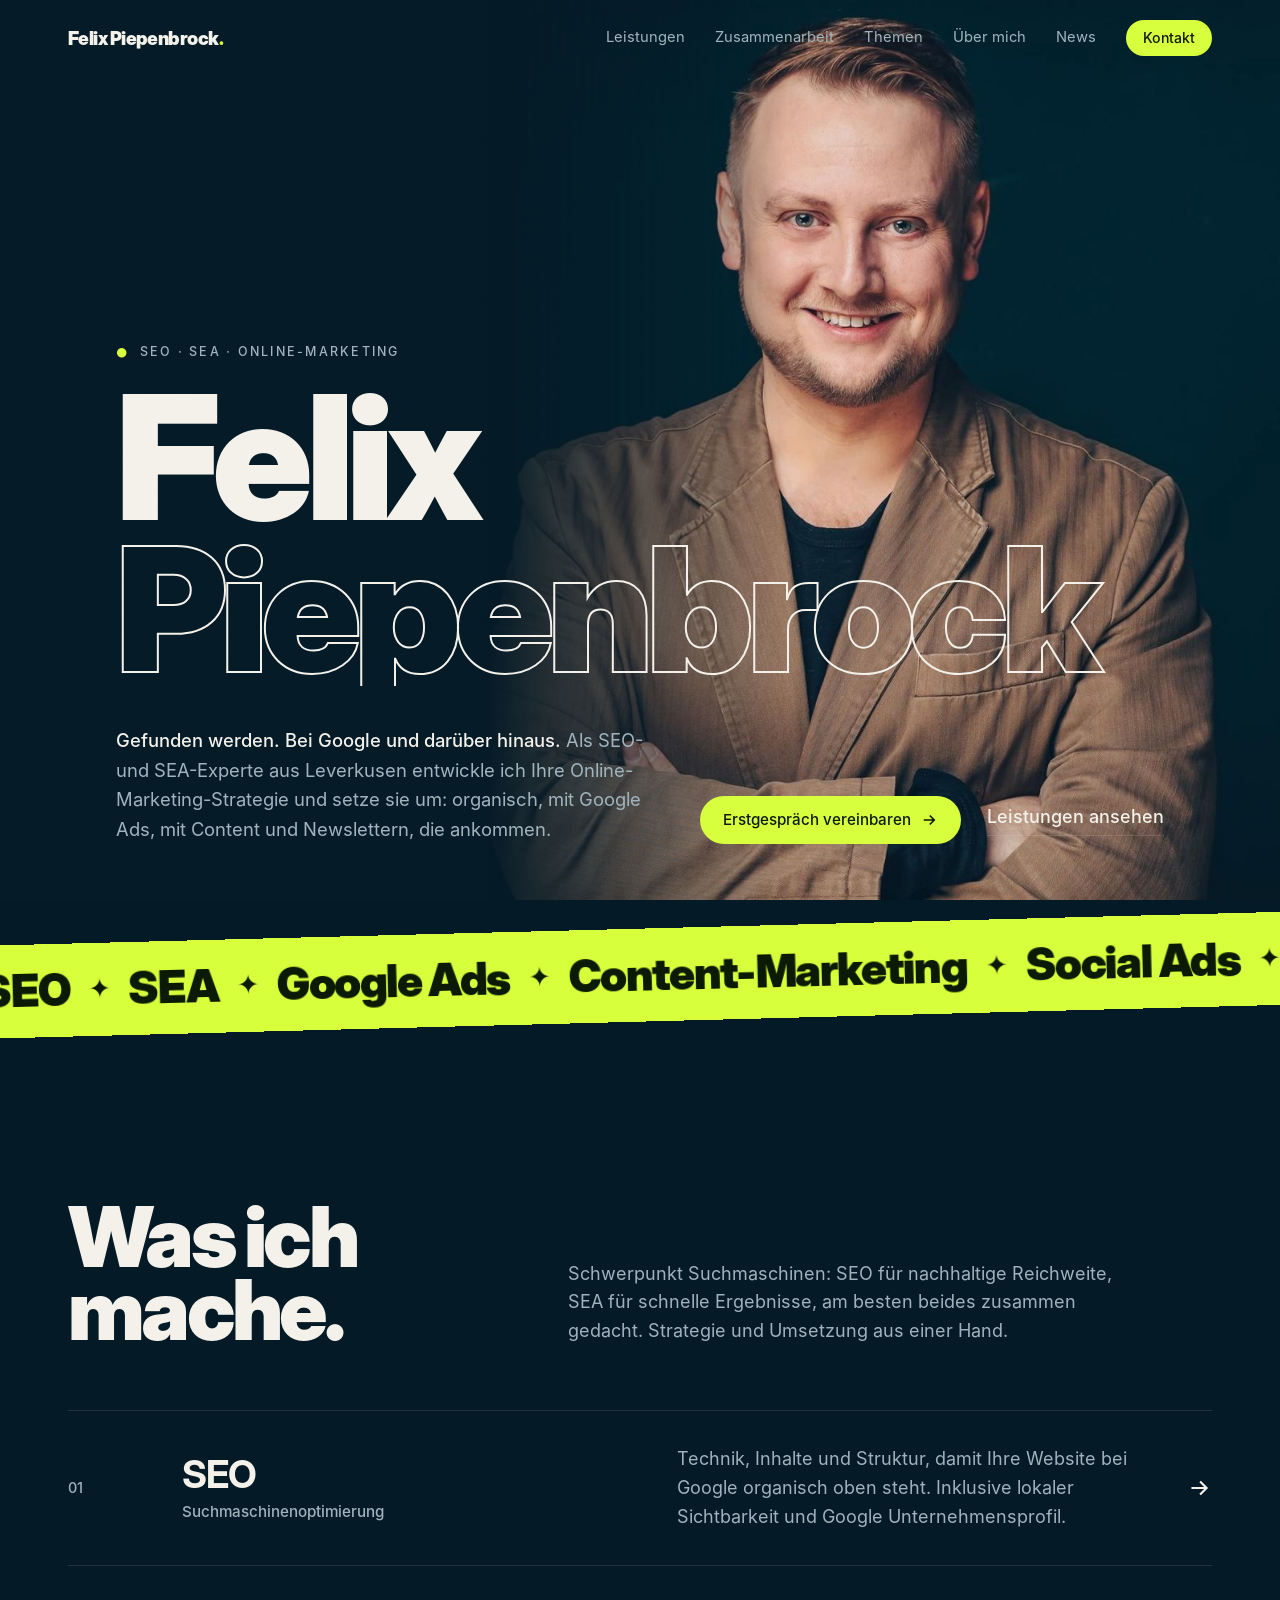
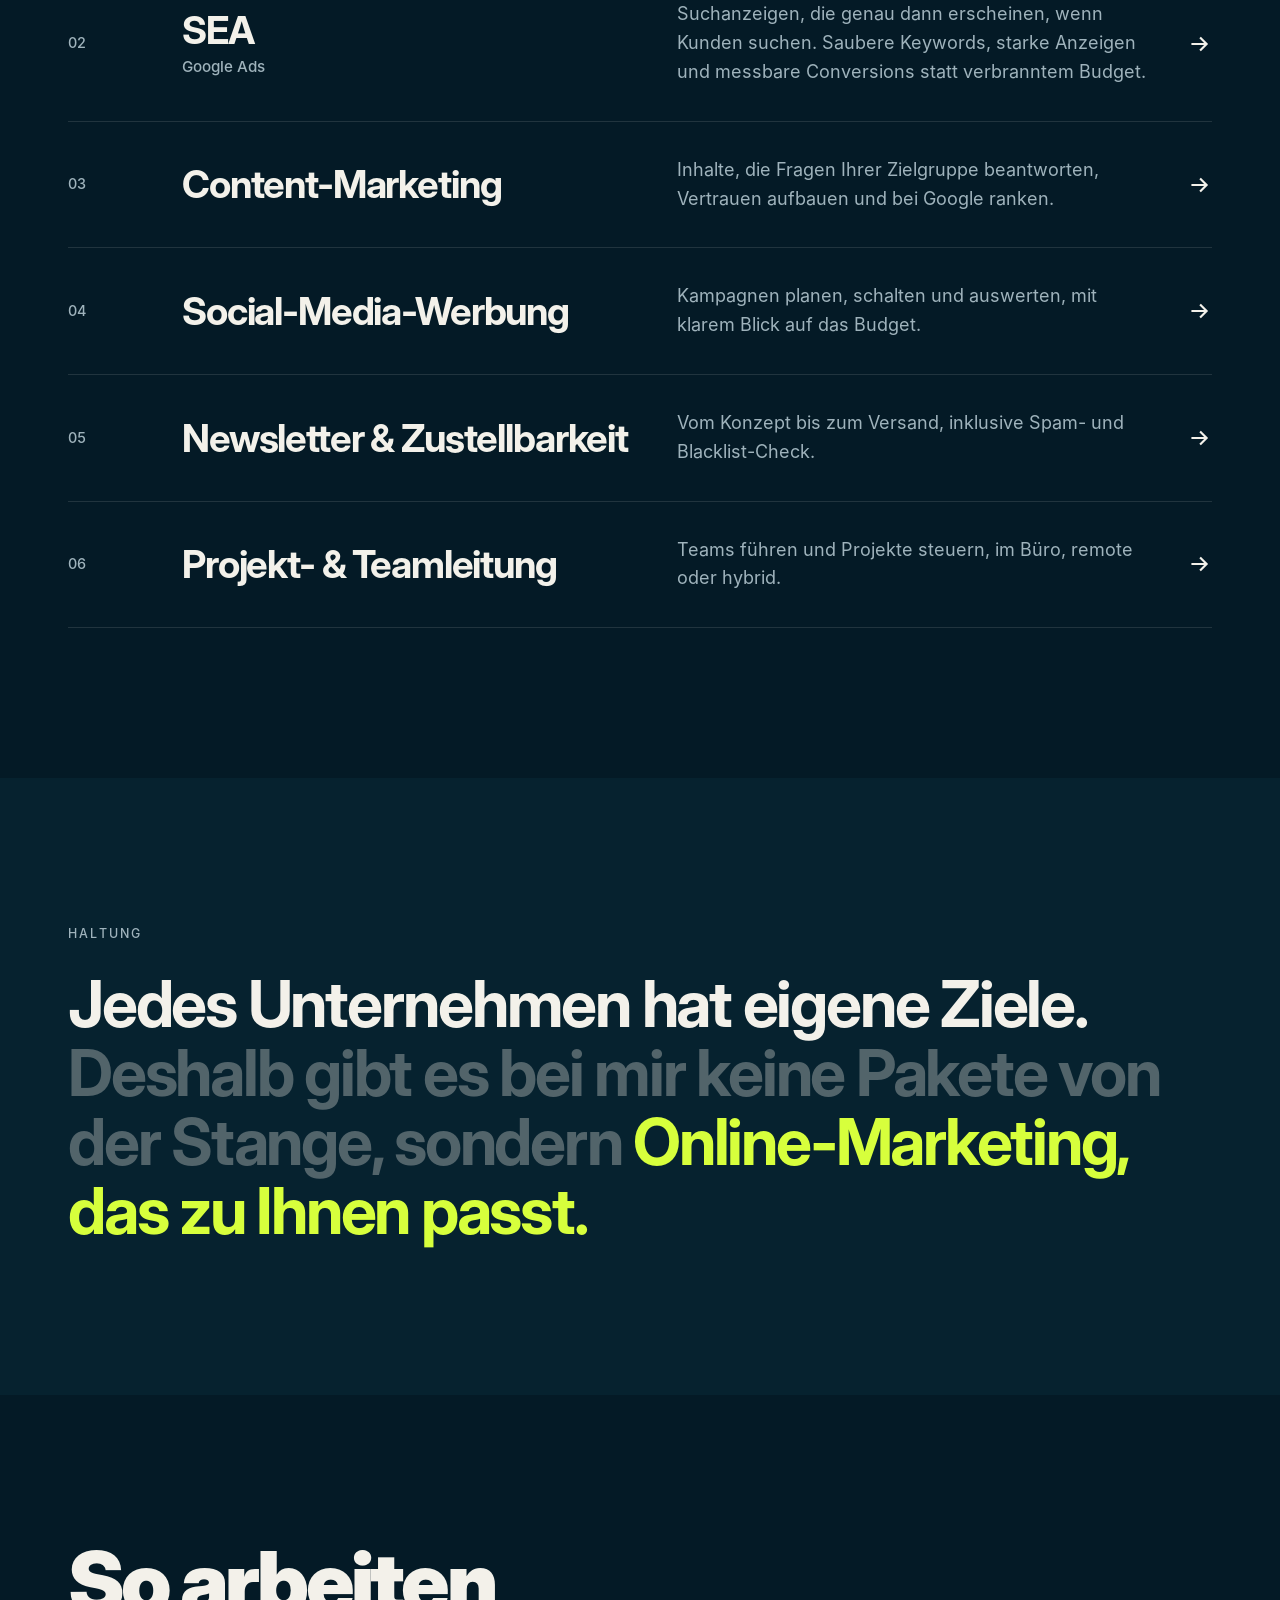
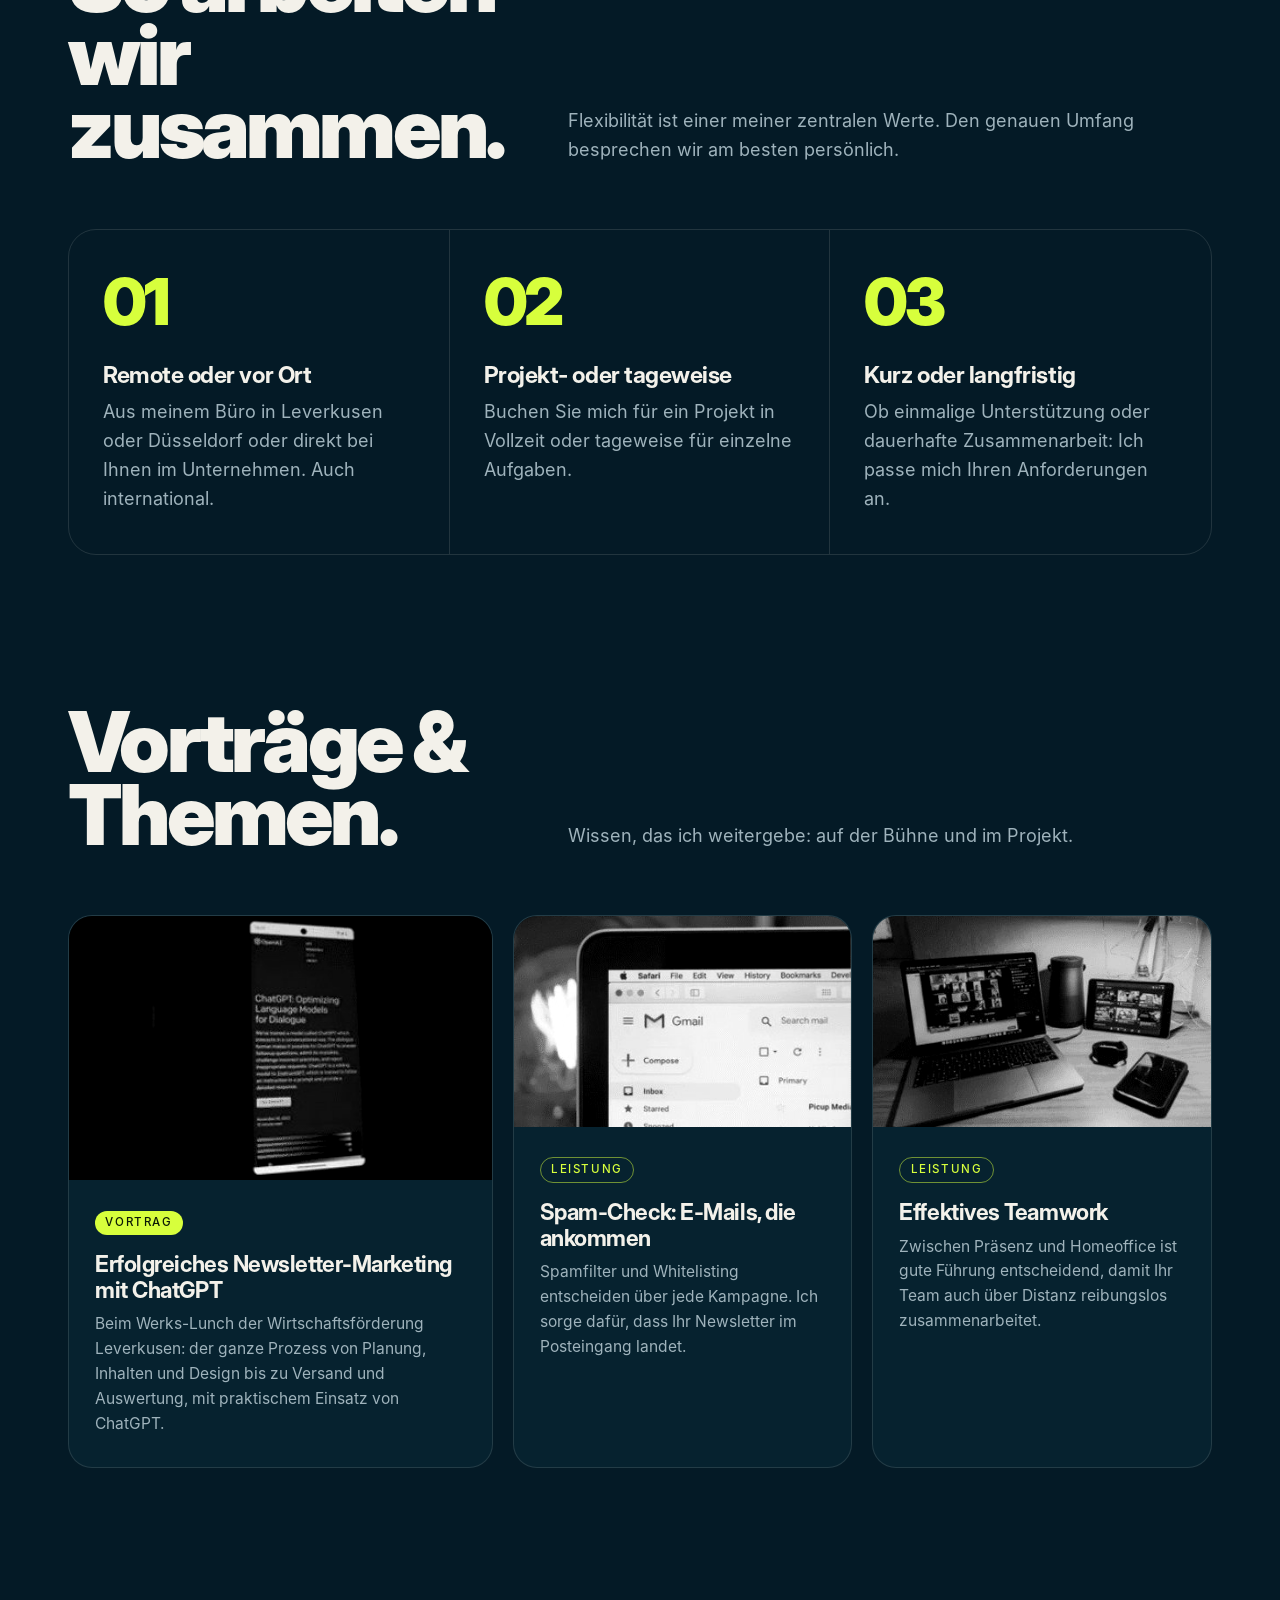
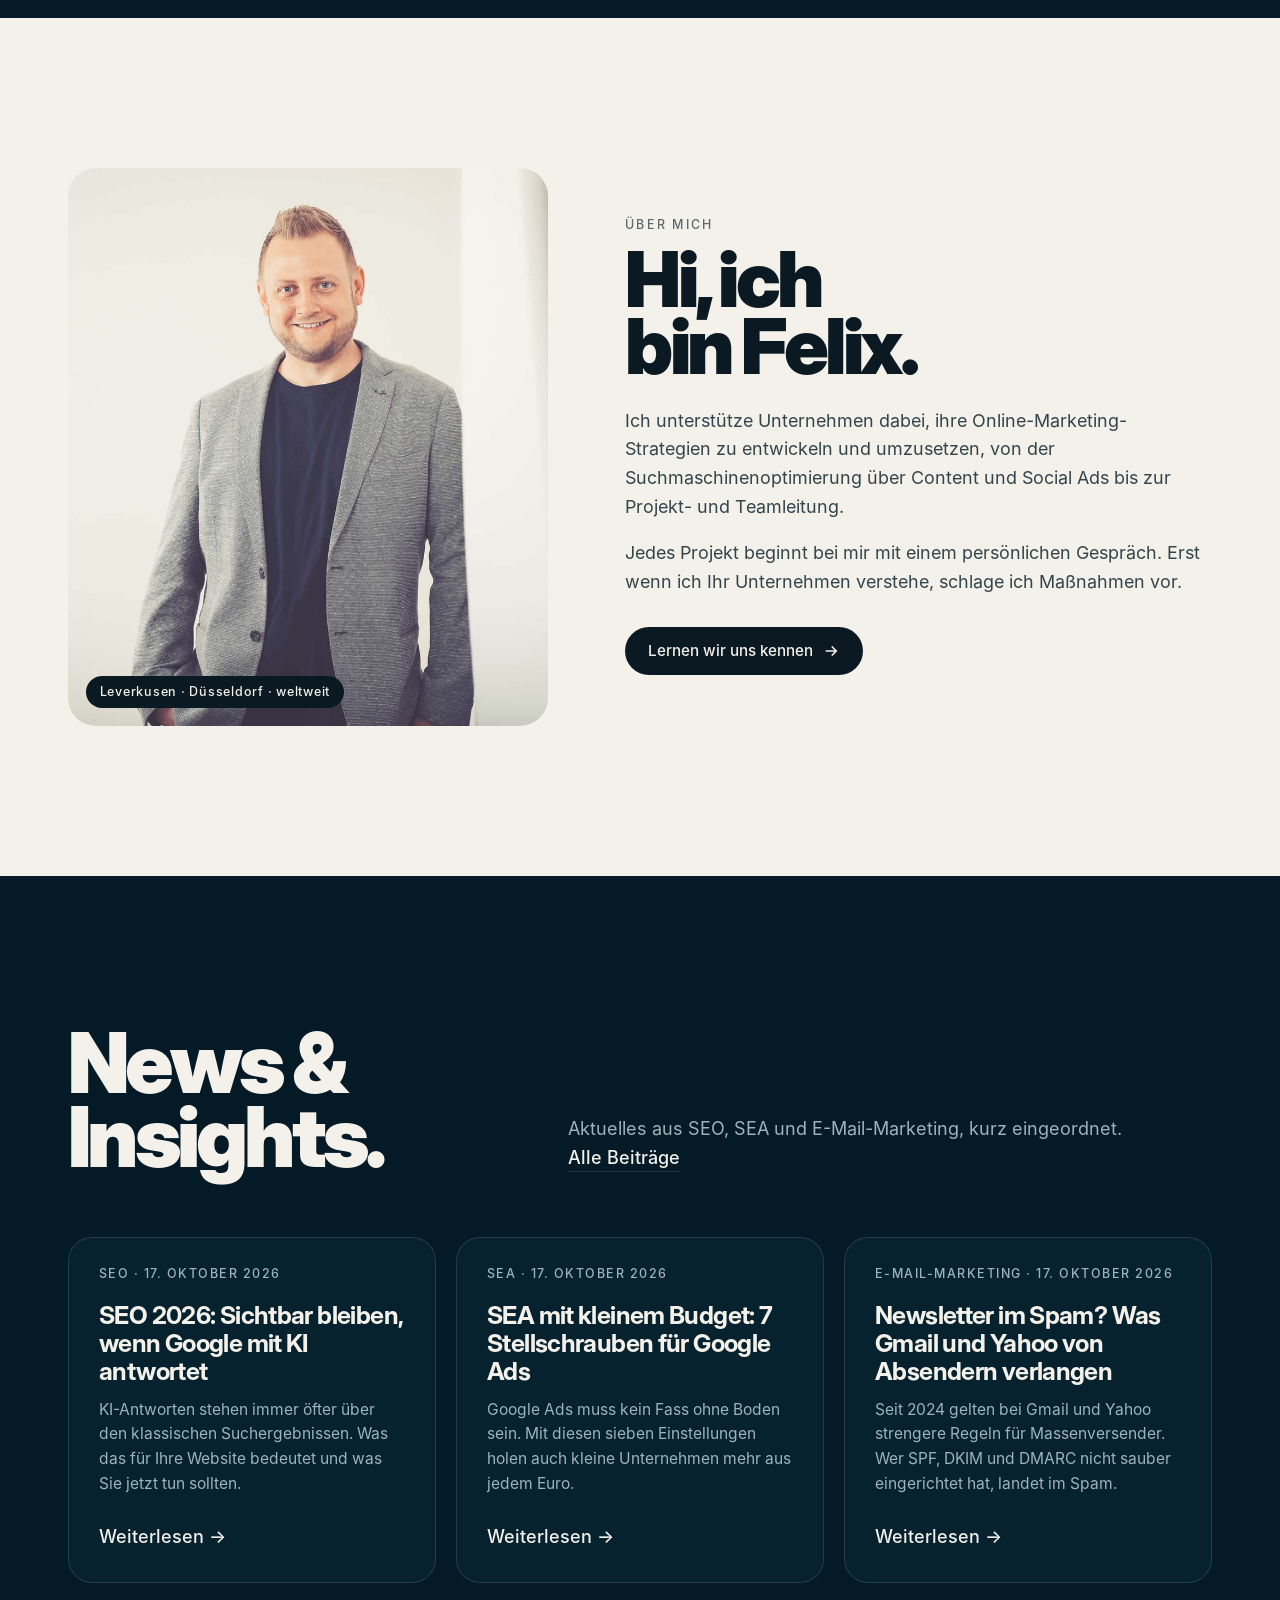
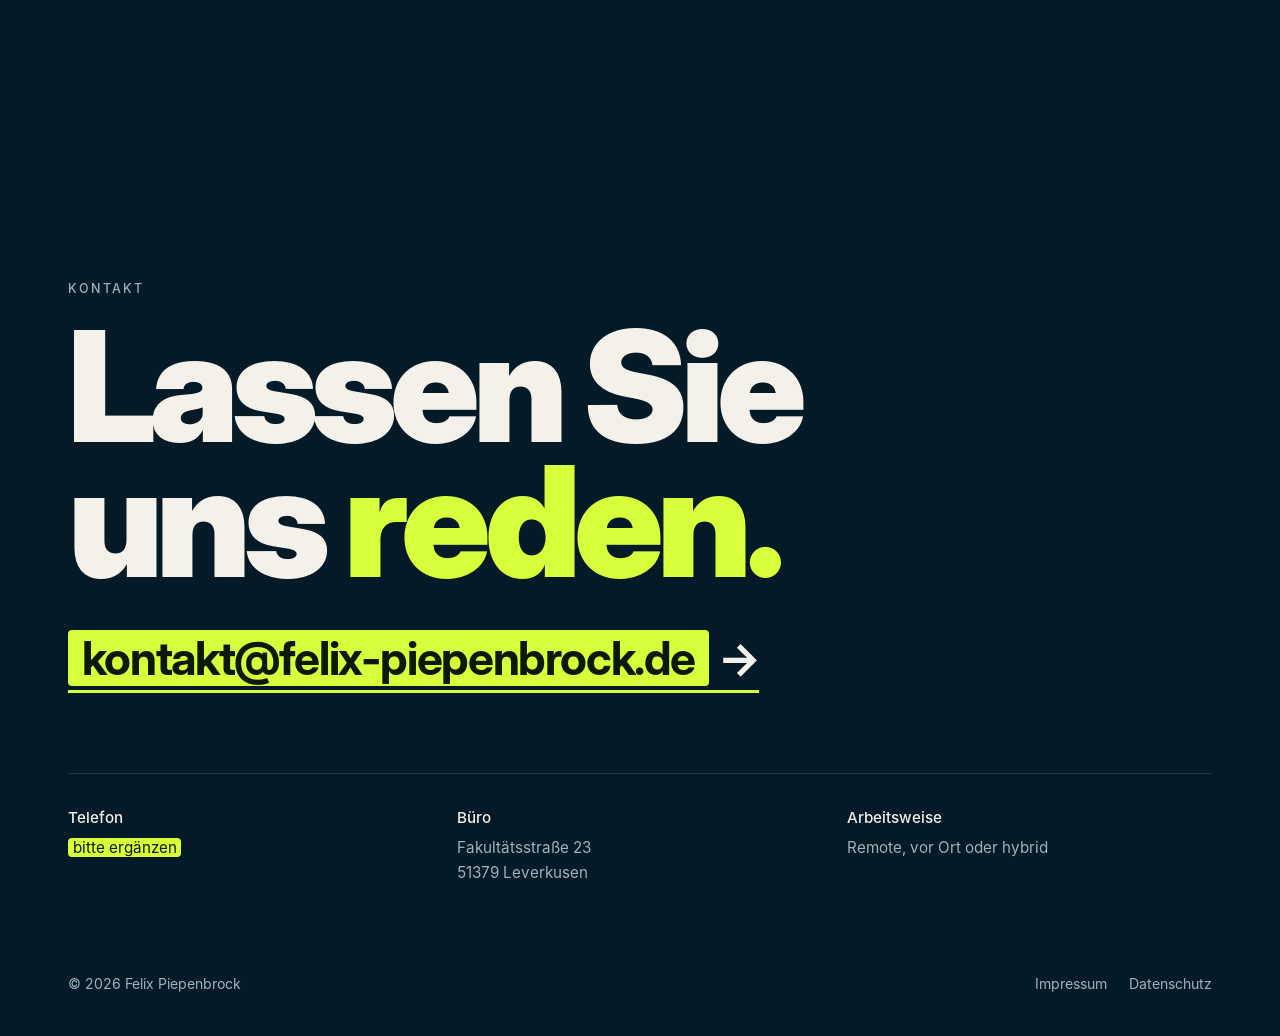
==== index.html @ fdfaebe8 "Erste Version der Website felix-piepenbrock.de Statische Seite mit Startseite, News-Bereich (3 Artik" ====
<!doctype html>
<html lang="de">
<head>
<meta charset="utf-8">
<meta name="viewport" content="width=device-width, initial-scale=1">
<title>Felix Piepenbrock | SEO &amp; SEA Experte aus Leverkusen</title>
<meta name="description" content="SEO und SEA (Google Ads) aus Leverkusen: Felix Piepenbrock bringt Unternehmen bei Google nach vorne, mit Suchmaschinenoptimierung, Suchmaschinenwerbung, Content und Newsletter-Marketing. Remote oder vor Ort.">
<meta name="theme-color" content="#041a26">
<link rel="canonical" href="https://felix-piepenbrock.de/">
<meta property="og:type" content="website">
<meta property="og:title" content="Felix Piepenbrock | SEO &amp; SEA Experte">
<meta property="og:description" content="Mehr Sichtbarkeit bei Google: SEO, SEA, Content und Newsletter-Marketing. Projektweise oder tageweise, remote oder vor Ort.">
<meta property="og:image" content="https://felix-piepenbrock.de/img/og.jpg">
<meta property="og:locale" content="de_DE">
<link rel="preload" href="fonts/InterDisplay-Black.woff2" as="font" type="font/woff2" crossorigin>
<link rel="stylesheet" href="style.css">
<script type="application/ld+json">
{"@context":"https://schema.org","@type":"Person","name":"Felix Piepenbrock","jobTitle":"SEO- und SEA-Experte",
 "url":"https://felix-piepenbrock.de/","image":"https://felix-piepenbrock.de/img/og.jpg",
 "address":{"@type":"PostalAddress","streetAddress":"Fakultätsstraße 23","postalCode":"51379","addressLocality":"Leverkusen","addressCountry":"DE"},
 "knowsAbout":["Suchmaschinenoptimierung","SEO","Suchmaschinenwerbung","SEA","Google Ads","Content-Marketing","Social-Media-Werbung","Newsletter-Marketing","E-Mail-Zustellbarkeit","Projektleitung"]}
</script>
</head>
<body>

<header class="nav" id="nav">
  <div class="wrap">
    <a class="logo" href="#top">Felix Piepenbrock<span>.</span></a>
    <nav class="links">
      <a href="#leistungen">Leistungen</a>
      <a href="#zusammenarbeit">Zusammenarbeit</a>
      <a href="#themen">Themen</a>
      <a href="#ueber-mich">Über mich</a>
      <a href="news/index.html">News</a>
      <a class="pill sm" href="#kontakt">Kontakt</a>
    </nav>
  </div>
</header>

<main id="top">
<section class="hero">
  <div class="hero-img"><img src="img/hero-dark.jpg" alt="Felix Piepenbrock mit verschränkten Armen" width="1260" height="1120" fetchpriority="high"></div>
  <div class="wrap">
    <div class="kicker"><b>●</b>&nbsp; SEO · SEA · Online-Marketing</div>
    <h1 class="display" style="margin-top:24px">
      <span class="line"><span>Felix</span></span>
      <span class="line"><span class="outline">Piepenbrock</span></span>
    </h1>
    <div class="hero-foot">
      <p><strong>Gefunden werden. Bei Google und darüber hinaus.</strong> Als SEO- und SEA-Experte aus Leverkusen entwickle ich Ihre Online-Marketing-Strategie und setze sie um: organisch, mit Google Ads, mit Content und Newslettern, die ankommen.</p>
      <div class="cta">
        <a class="pill" href="#kontakt">Erstgespräch vereinbaren <svg width="18" height="18" viewBox="0 0 24 24" fill="none" stroke="currentColor" stroke-width="2.2"><path d="M5 12h14M13 6l6 6-6 6"/></svg></a>
        <a class="ghost" href="#leistungen">Leistungen ansehen</a>
      </div>
    </div>
  </div>
</section>

<div class="marquee" aria-hidden="true">
  <div class="track">
    <span>SEO</span><span>SEA</span><span>Google Ads</span><span>Content-Marketing</span><span>Social Ads</span><span>Newsletter</span><span>E-Mail-Zustellbarkeit</span><span>Teamleitung</span>
    <span>SEO</span><span>SEA</span><span>Google Ads</span><span>Content-Marketing</span><span>Social Ads</span><span>Newsletter</span><span>E-Mail-Zustellbarkeit</span><span>Teamleitung</span>
  </div>
</div>

<section id="leistungen">
  <div class="wrap">
    <div class="head reveal">
      <h2 class="display">Was ich<br>mache.</h2>
      <p>Schwerpunkt Suchmaschinen: SEO für nachhaltige Reichweite, SEA für schnelle Ergebnisse, am besten beides zusammen gedacht. Strategie und Umsetzung aus einer Hand.</p>
    </div>
    <ul class="services reveal">
      <li><span class="num">01</span><h3>SEO <small>Suchmaschinen&shy;optimierung</small></h3><p>Technik, Inhalte und Struktur, damit Ihre Website bei Google organisch oben steht. Inklusive lokaler Sichtbarkeit und Google Unternehmensprofil.</p><svg class="arr" width="26" height="26" viewBox="0 0 24 24" fill="none" stroke="currentColor" stroke-width="2"><path d="M5 12h14M13 6l6 6-6 6"/></svg></li>
      <li><span class="num">02</span><h3>SEA <small>Google Ads</small></h3><p>Suchanzeigen, die genau dann erscheinen, wenn Kunden suchen. Saubere Keywords, starke Anzeigen und messbare Conversions statt verbranntem Budget.</p><svg class="arr" width="26" height="26" viewBox="0 0 24 24" fill="none" stroke="currentColor" stroke-width="2"><path d="M5 12h14M13 6l6 6-6 6"/></svg></li>
      <li><span class="num">03</span><h3>Content-Marketing</h3><p>Inhalte, die Fragen Ihrer Zielgruppe beantworten, Vertrauen aufbauen und bei Google ranken.</p><svg class="arr" width="26" height="26" viewBox="0 0 24 24" fill="none" stroke="currentColor" stroke-width="2"><path d="M5 12h14M13 6l6 6-6 6"/></svg></li>
      <li><span class="num">04</span><h3>Social-Media-Werbung</h3><p>Kampagnen planen, schalten und auswerten, mit klarem Blick auf das Budget.</p><svg class="arr" width="26" height="26" viewBox="0 0 24 24" fill="none" stroke="currentColor" stroke-width="2"><path d="M5 12h14M13 6l6 6-6 6"/></svg></li>
      <li><span class="num">05</span><h3>Newsletter &amp; Zustellbarkeit</h3><p>Vom Konzept bis zum Versand, inklusive Spam- und Blacklist-Check.</p><svg class="arr" width="26" height="26" viewBox="0 0 24 24" fill="none" stroke="currentColor" stroke-width="2"><path d="M5 12h14M13 6l6 6-6 6"/></svg></li>
      <li><span class="num">06</span><h3>Projekt- &amp; Teamleitung</h3><p>Teams führen und Projekte steuern, im Büro, remote oder hybrid.</p><svg class="arr" width="26" height="26" viewBox="0 0 24 24" fill="none" stroke="currentColor" stroke-width="2"><path d="M5 12h14M13 6l6 6-6 6"/></svg></li>
    </ul>
  </div>
</section>

<section class="statement">
  <div class="wrap reveal">
    <div class="kicker" style="margin-bottom:28px">Haltung</div>
    <p>Jedes Unternehmen hat eigene Ziele. <span class="mute">Deshalb gibt es bei mir keine Pakete von der Stange, sondern</span> <em>Online-Marketing, das zu Ihnen passt.</em></p>
  </div>
</section>

<section id="zusammenarbeit">
  <div class="wrap">
    <div class="head reveal">
      <h2 class="display">So arbeiten<br>wir zusammen.</h2>
      <p>Flexibilität ist einer meiner zentralen Werte. Den genauen Umfang besprechen wir am besten persönlich.</p>
    </div>
    <div class="modes reveal">
      <div class="mode"><div class="big">01</div><h3>Remote oder vor Ort</h3><p>Aus meinem Büro in Leverkusen oder Düsseldorf oder direkt bei Ihnen im Unternehmen. Auch international.</p></div>
      <div class="mode"><div class="big">02</div><h3>Projekt- oder tageweise</h3><p>Buchen Sie mich für ein Projekt in Vollzeit oder tageweise für einzelne Aufgaben.</p></div>
      <div class="mode"><div class="big">03</div><h3>Kurz oder langfristig</h3><p>Ob einmalige Unterstützung oder dauerhafte Zusammenarbeit: Ich passe mich Ihren Anforderungen an.</p></div>
    </div>
  </div>
</section>

<section id="themen" style="padding-top:0">
  <div class="wrap">
    <div class="head reveal">
      <h2 class="display">Vorträge &amp;<br>Themen.</h2>
      <p>Wissen, das ich weitergebe: auf der Bühne und im Projekt.</p>
    </div>
    <div class="topics">
      <article class="topic reveal">
        <div class="ph"><img src="img/newsletter.jpg" alt="Smartphone mit ChatGPT-Webseite" width="385" height="256"></div>
        <div class="body">
          <span class="tag">Vortrag</span>
          <h3>Erfolgreiches Newsletter-Marketing mit ChatGPT</h3>
          <p>Beim Werks-Lunch der Wirtschaftsförderung Leverkusen: der ganze Prozess von Planung, Inhalten und Design bis zu Versand und Auswertung, mit praktischem Einsatz von ChatGPT.</p>
        </div>
      </article>
      <article class="topic reveal">
        <div class="ph"><img src="img/spam-check.jpg" alt="Laptop mit geöffnetem E-Mail-Postfach" width="386" height="256"></div>
        <div class="body">
          <span class="tag alt">Leistung</span>
          <h3>Spam-Check: E-Mails, die ankommen</h3>
          <p>Spamfilter und Whitelisting entscheiden über jede Kampagne. Ich sorge dafür, dass Ihr Newsletter im Posteingang landet.</p>
        </div>
      </article>
      <article class="topic reveal">
        <div class="ph"><img src="img/teamwork.jpg" alt="Schreibtisch mit Laptop während einer Videokonferenz" width="385" height="257"></div>
        <div class="body">
          <span class="tag alt">Leistung</span>
          <h3>Effektives Teamwork</h3>
          <p>Zwischen Präsenz und Homeoffice ist gute Führung entscheidend, damit Ihr Team auch über Distanz reibungslos zusammenarbeitet.</p>
        </div>
      </article>
    </div>
  </div>
</section>

<section id="ueber-mich" class="about">
  <div class="wrap">
    <div class="photo reveal"><img src="img/about-light.jpg" alt="Felix Piepenbrock im grauen Sakko" width="880" height="1024"></div>
    <div class="reveal">
      <div class="kicker">Über mich</div>
      <h2 class="display">Hi, ich<br>bin Felix.</h2>
      <p>Ich unterstütze Unternehmen dabei, ihre Online-Marketing-Strategien zu entwickeln und umzusetzen, von der Suchmaschinenoptimierung über Content und Social Ads bis zur Projekt- und Teamleitung.</p>
      <p>Jedes Projekt beginnt bei mir mit einem persönlichen Gespräch. Erst wenn ich Ihr Unternehmen verstehe, schlage ich Maßnahmen vor.</p>
      <a class="pill" href="#kontakt">Lernen wir uns kennen <svg width="18" height="18" viewBox="0 0 24 24" fill="none" stroke="currentColor" stroke-width="2.2"><path d="M5 12h14M13 6l6 6-6 6"/></svg></a>
    </div>
  </div>
</section>

<section id="news">
  <div class="wrap">
    <div class="head reveal">
      <h2 class="display">News &amp;<br>Insights.</h2>
      <p>Aktuelles aus SEO, SEA und E-Mail-Marketing, kurz eingeordnet. <a class="ghost" href="news/index.html">Alle Beiträge</a></p>
    </div>
    <div class="posts">
      <a class="post reveal" href="news/seo-ki-suche.html">
        <div><div class="meta">SEO · 17. Oktober 2026</div><h3>SEO 2026: Sichtbar bleiben, wenn Google mit KI antwortet</h3><p>KI-Antworten stehen immer öfter über den klassischen Suchergebnissen. Was das für Ihre Website bedeutet und was Sie jetzt tun sollten.</p></div>
        <span class="more">Weiterlesen →</span>
      </a>
      <a class="post reveal" href="news/google-ads-kleines-budget.html">
        <div><div class="meta">SEA · 17. Oktober 2026</div><h3>SEA mit kleinem Budget: 7 Stellschrauben für Google Ads</h3><p>Google Ads muss kein Fass ohne Boden sein. Mit diesen sieben Einstellungen holen auch kleine Unternehmen mehr aus jedem Euro.</p></div>
        <span class="more">Weiterlesen →</span>
      </a>
      <a class="post reveal" href="news/newsletter-spam-gmail-yahoo.html">
        <div><div class="meta">E-Mail-Marketing · 17. Oktober 2026</div><h3>Newsletter im Spam? Was Gmail und Yahoo von Absendern verlangen</h3><p>Seit 2024 gelten bei Gmail und Yahoo strengere Regeln für Massenversender. Wer SPF, DKIM und DMARC nicht sauber eingerichtet hat, landet im Spam.</p></div>
        <span class="more">Weiterlesen →</span>
      </a>
    </div>
  </div>
</section>

<section id="kontakt" class="contact">
  <div class="wrap">
    <div class="kicker reveal">Kontakt</div>
    <h2 class="display reveal" style="margin-top:24px">Lassen Sie<br>uns <span>reden.</span></h2>
    <a class="mail reveal" href="mailto:kontakt@felix-piepenbrock.de?subject=Anfrage%20%C3%BCber%20die%20Website"><span class="todo">kontakt@felix-piepenbrock.de</span> →</a>
    <div class="contact-grid reveal">
      <div><b>Telefon</b><span class="todo">bitte ergänzen</span></div>
      <div><b>Büro</b>Fakultätsstraße 23<br>51379 Leverkusen</div>
      <div><b>Arbeitsweise</b>Remote, vor Ort oder hybrid</div>
    </div>
  </div>
</section>
</main>

<footer>
  <div class="wrap">
    <span>© 2026 Felix Piepenbrock</span>
    <span><a href="impressum.html">Impressum</a><a href="datenschutz.html">Datenschutz</a></span>
  </div>
</footer>

<script>
  const nav=document.getElementById('nav');
  const onScroll=()=>nav.classList.toggle('scrolled',scrollY>40);
  addEventListener('scroll',onScroll,{passive:true});onScroll();
  const io=new IntersectionObserver(es=>es.forEach(e=>{if(e.isIntersecting){e.target.classList.add('in');io.unobserve(e.target)}}),{threshold:.12});
  document.querySelectorAll('.reveal').forEach(el=>io.observe(el));
</script>
</body>
</html>
---- style.css ----
@font-face{font-family:"Inter";src:url(fonts/Inter-Regular.woff2) format("woff2");font-weight:400;font-display:swap}
@font-face{font-family:"Inter";src:url(fonts/Inter-Medium.woff2) format("woff2");font-weight:500;font-display:swap}
@font-face{font-family:"Inter Display";src:url(fonts/InterDisplay-Bold.woff2) format("woff2");font-weight:700;font-display:swap}
@font-face{font-family:"Inter Display";src:url(fonts/InterDisplay-Black.woff2) format("woff2");font-weight:900;font-display:swap}

:root{
  --bg:#041a26; --bg-2:#06222f; --bg-3:#0a2c3b;
  --ink:#f3f1ea; --soft:#9fb3bc; --line:rgba(243,241,234,.12);
  --lime:#d7ff3c; --lime-ink:#0b1a05;
  --paper:#f3f1ea; --paper-ink:#0b1a22;
  --max:1240px; --pad:clamp(20px,4vw,48px);
  --display:"Inter Display","Inter",system-ui,sans-serif;
  --text:"Inter",system-ui,-apple-system,"Segoe UI",Roboto,sans-serif;
}
*{box-sizing:border-box}
html{scroll-behavior:smooth}
body{margin:0;background:var(--bg);color:var(--ink);font:400 18px/1.6 var(--text);-webkit-font-smoothing:antialiased;overflow-x:hidden}
img{max-width:100%;height:auto;display:block}
a{color:inherit}
::selection{background:var(--lime);color:var(--lime-ink)}
.wrap{max-width:var(--max);margin:0 auto;padding:0 var(--pad)}
.display{font-family:var(--display);font-weight:900;letter-spacing:-.045em;line-height:.88;margin:0}
.kicker{font:500 .78rem/1 var(--text);letter-spacing:.18em;text-transform:uppercase;color:var(--soft)}
.kicker b{color:var(--lime);font-weight:500}

/* Körnung */
body::after{content:"";position:fixed;inset:0;pointer-events:none;z-index:100;opacity:.06;mix-blend-mode:overlay;
  background-image:url("data:image/svg+xml,%3Csvg xmlns='http://www.w3.org/2000/svg' width='160' height='160'%3E%3Cfilter id='n'%3E%3CfeTurbulence type='fractalNoise' baseFrequency='.9' numOctaves='3' stitchTiles='stitch'/%3E%3C/filter%3E%3Crect width='100%25' height='100%25' filter='url(%23n)'/%3E%3C/svg%3E")}

/* Navigation */
.nav{position:fixed;top:0;left:0;right:0;z-index:50;transition:background .3s,backdrop-filter .3s}
.nav.scrolled{background:rgba(4,26,38,.75);backdrop-filter:blur(14px);border-bottom:1px solid var(--line)}
.nav .wrap{display:flex;align-items:center;justify-content:space-between;height:76px}
.logo{font:900 1.15rem/1 var(--display);letter-spacing:-.03em;text-decoration:none}
.logo span{color:var(--lime)}
.links{display:flex;gap:30px;align-items:center}
.links a{text-decoration:none;font-size:.92rem;color:var(--soft);transition:color .2s}
.links a:hover{color:var(--ink)}
@media (max-width:820px){.links a:not(.pill){display:none}}

.pill{display:inline-flex;align-items:center;gap:.6em;background:var(--lime);color:var(--lime-ink)!important;text-decoration:none;
  font:500 .95rem/1 var(--text);padding:1em 1.5em;border-radius:999px;transition:transform .25s,box-shadow .25s}
.pill:hover{transform:translateY(-2px);box-shadow:0 12px 30px -10px rgba(215,255,60,.55)}
.pill svg{transition:transform .25s}
.pill:hover svg{transform:translateX(4px)}
.pill.sm{padding:.75em 1.2em;font-size:.88rem}
.ghost{color:var(--ink);text-decoration:none;font-weight:500;border-bottom:1px solid var(--line);padding-bottom:3px;transition:border-color .2s}
.ghost:hover{border-color:var(--lime)}

/* Hero */
.hero{position:relative;min-height:100svh;display:flex;align-items:flex-end;padding:120px 0 56px;isolation:isolate}
.hero-img{position:absolute;right:0;bottom:0;top:0;width:min(62vw,1000px);z-index:-1;
  -webkit-mask-image:linear-gradient(to right,transparent 0%,#000 38%);mask-image:linear-gradient(to right,transparent 0%,#000 38%)}
.hero-img img{width:100%;height:100%;object-fit:cover;object-position:60% 20%}
.hero h1{font-size:clamp(3.6rem,13.5vw,12.5rem)}
.hero h1 .outline{color:transparent;-webkit-text-stroke:2px var(--ink)}
.hero-foot{display:flex;justify-content:space-between;align-items:flex-end;gap:32px;margin-top:40px;flex-wrap:wrap}
.hero-foot p{max-width:30em;margin:0;font-size:1.15rem;color:var(--soft)}
.hero-foot p strong{color:var(--ink);font-weight:500}
.cta{display:flex;gap:26px;align-items:center;flex-wrap:wrap}
@media (max-width:820px){
  .hero{align-items:flex-end;padding-top:96px}
  .hero-img{width:100%;-webkit-mask-image:linear-gradient(to bottom,#000 35%,transparent 85%);mask-image:linear-gradient(to bottom,#000 35%,transparent 85%);bottom:30%}
  .hero h1 .outline{-webkit-text-stroke:1.5px var(--ink)}
}

/* Laufband */
.marquee{background:var(--lime);color:var(--lime-ink);overflow:hidden;border-block:1px solid var(--lime);transform:rotate(-1.5deg) scale(1.03);margin:30px 0}
.track{display:flex;gap:0;width:max-content;animation:run 32s linear infinite}
.track span{font:900 clamp(1.6rem,3.4vw,2.8rem)/1 var(--display);letter-spacing:-.03em;padding:22px 0;white-space:nowrap}
.track span::after{content:"✦";margin:0 .7em;font-size:.6em;vertical-align:.25em}
@keyframes run{to{transform:translateX(-50%)}}

section{padding:clamp(80px,12vw,150px) 0}
.head{display:grid;grid-template-columns:1fr 1.4fr;gap:40px;align-items:end;margin-bottom:64px}
.head h2{font-size:clamp(2.6rem,6.5vw,5.6rem)}
.head p{color:var(--soft);margin:0;max-width:32em}
@media (max-width:820px){.head{grid-template-columns:1fr}}

/* Leistungen */
.services{list-style:none;margin:0;padding:0;border-top:1px solid var(--line)}
.services li{display:grid;grid-template-columns:90px 1fr 1fr 40px;gap:24px;align-items:center;padding:34px 0;border-bottom:1px solid var(--line);
  position:relative;transition:padding .35s}
.services li::before{content:"";position:absolute;inset:0;background:var(--lime);transform:scaleY(0);transform-origin:bottom;transition:transform .45s cubic-bezier(.2,.8,.2,1);z-index:-1}
.services{position:relative;z-index:0}
.services li:hover::before{transform:scaleY(1)}
.services li:hover{color:var(--lime-ink);padding-inline:20px}
.services li:hover .num,.services li:hover p{color:var(--lime-ink)}
.services .num{font:500 .9rem/1 var(--text);color:var(--soft)}
.services h3{font:700 clamp(1.5rem,3vw,2.4rem)/1.05 var(--display);letter-spacing:-.03em;margin:0}
.services p{margin:0;color:var(--soft)}
.services .arr{justify-self:end;transition:transform .35s}
.services li:hover .arr{transform:rotate(-45deg)}
@media (max-width:820px){.services li{grid-template-columns:48px 1fr;row-gap:8px}.services p{grid-column:2}.services .arr{display:none}}

/* Statement */
.statement{background:var(--bg-2)}
.statement p{font:700 clamp(2rem,5vw,4.2rem)/1.08 var(--display);letter-spacing:-.035em;margin:0;max-width:18em}
.statement p em{font-style:normal;color:var(--lime)}
.statement .mute{color:rgba(243,241,234,.32)}

/* Zusammenarbeit */
.modes{display:grid;grid-template-columns:repeat(3,1fr);gap:0;border:1px solid var(--line);border-radius:28px;overflow:hidden}
.mode{padding:40px 34px;border-right:1px solid var(--line);transition:background .3s}
.mode:last-child{border-right:0}
.mode:hover{background:var(--bg-3)}
.mode .big{font:900 4rem/1 var(--display);letter-spacing:-.05em;color:var(--lime);margin-bottom:28px}
.mode h3{font:700 1.45rem/1.15 var(--display);letter-spacing:-.02em;margin:0 0 10px}
.mode p{color:var(--soft);margin:0}
@media (max-width:900px){.modes{grid-template-columns:1fr}.mode{border-right:0;border-bottom:1px solid var(--line)}.mode:last-child{border-bottom:0}}

/* Themen */
.topics{display:grid;grid-template-columns:1.25fr 1fr 1fr;gap:20px}
.topic{background:var(--bg-2);border:1px solid var(--line);border-radius:24px;overflow:hidden;display:flex;flex-direction:column;transition:transform .35s,border-color .35s}
.topic:hover{transform:translateY(-6px);border-color:rgba(215,255,60,.5)}
.topic .ph{overflow:hidden;aspect-ratio:16/10}
.topic img{width:100%;height:100%;object-fit:cover;filter:grayscale(1) contrast(1.1);transition:filter .5s,transform .6s}
.topic:hover img{filter:none;transform:scale(1.05)}
.topic .body{padding:26px 26px 30px}
.tag{display:inline-block;font:500 .72rem/1 var(--text);letter-spacing:.14em;text-transform:uppercase;color:var(--lime-ink);background:var(--lime);border-radius:999px;padding:.55em .9em;margin-bottom:16px}
.tag.alt{background:transparent;color:var(--lime);border:1px solid rgba(215,255,60,.5)}
.topic h3{font:700 1.4rem/1.15 var(--display);letter-spacing:-.02em;margin:0 0 10px}
.topic p{color:var(--soft);font-size:.97rem;margin:0}
@media (max-width:980px){.topics{grid-template-columns:1fr}}

/* Über mich (hell) */
.about{background:var(--paper);color:var(--paper-ink)}
.about .wrap{display:grid;grid-template-columns:.9fr 1.1fr;gap:clamp(32px,6vw,90px);align-items:center}
.about .photo{border-radius:28px;overflow:hidden;position:relative}
.about .photo::after{content:"Leverkusen · Düsseldorf · weltweit";position:absolute;left:18px;bottom:18px;background:var(--paper-ink);color:var(--paper);
  font:500 .78rem/1 var(--text);letter-spacing:.06em;padding:.8em 1.1em;border-radius:999px}
.about .kicker{color:#5a6a70}
.about h2{font-size:clamp(2.6rem,6vw,5rem);margin:14px 0 26px}
.about p{font-size:1.12rem;color:#33454c}
.about .pill{background:var(--paper-ink);color:var(--paper)!important;margin-top:12px}
@media (max-width:860px){.about .wrap{grid-template-columns:1fr}}

/* Kontakt */
.contact{text-align:left;padding-bottom:60px}
.contact h2{font-size:clamp(3.4rem,12vw,11rem)}
.contact h2 span{color:var(--lime)}
.mail{display:inline-block;margin-top:44px;font:700 clamp(1.4rem,3.6vw,3rem)/1.1 var(--display);letter-spacing:-.03em;text-decoration:none;
  border-bottom:3px solid var(--lime);padding-bottom:6px;transition:color .25s}
.mail:hover{color:var(--lime)}
.contact-grid{display:grid;grid-template-columns:repeat(3,1fr);gap:24px;margin-top:80px;padding-top:32px;border-top:1px solid var(--line)}
.contact-grid div{color:var(--soft);font-size:.95rem}
.contact-grid b{display:block;color:var(--ink);font-weight:500;margin-bottom:6px}
@media (max-width:760px){.contact-grid{grid-template-columns:1fr}}

footer{padding:28px 0 40px;color:var(--soft);font-size:.88rem}
footer .wrap{display:flex;justify-content:space-between;flex-wrap:wrap;gap:12px}
footer a{text-decoration:none;margin-left:22px}
footer a:hover{color:var(--lime)}

.todo{background:var(--lime);color:var(--lime-ink);padding:0 .3em;border-radius:4px}

/* Einblenden beim Scrollen */
.reveal{opacity:0;transform:translateY(36px);transition:opacity .9s cubic-bezier(.2,.8,.2,1),transform .9s cubic-bezier(.2,.8,.2,1)}
.reveal.in{opacity:1;transform:none}
.hero h1 .line{display:block;overflow:hidden}
.hero h1 .line>span{display:inline-block;animation:rise 1.1s cubic-bezier(.2,.8,.2,1) both}
.hero h1 .line:nth-child(2)>span{animation-delay:.12s}
@keyframes rise{from{transform:translateY(105%)}}
.hero-img{animation:fade 1.6s ease both .2s}
@keyframes fade{from{opacity:0;transform:scale(1.04)}}

@media (prefers-reduced-motion:reduce){
  *,*::before,*::after{animation:none!important;transition:none!important}
  .reveal{opacity:1;transform:none}
}

/* Rechtstexte */
.legal{max-width:760px;padding:140px var(--pad) 90px;margin:0 auto}
.legal h1{font:900 clamp(2.6rem,7vw,4.4rem)/1 var(--display);letter-spacing:-.04em;margin:0 0 30px}
.legal h2{font:700 1.3rem/1.2 var(--display);margin-top:1.8em}
.legal p{color:var(--soft)}

html,body{overflow-x:clip}
.services h3 small{display:block;font:500 .95rem/1.4 var(--text);letter-spacing:0;color:var(--soft);margin-top:6px}
.services li:hover h3 small{color:var(--lime-ink)}

/* News */
.posts{display:grid;grid-template-columns:repeat(3,1fr);gap:20px}
.post{display:flex;flex-direction:column;justify-content:space-between;min-height:320px;padding:30px;border-radius:24px;background:var(--bg-2);
  border:1px solid var(--line);text-decoration:none;transition:transform .35s,background .35s,color .35s}
.post:hover{transform:translateY(-6px);background:var(--lime);color:var(--lime-ink)}
.post:hover .meta,.post:hover p{color:var(--lime-ink)}
.post .meta{font:500 .78rem/1 var(--text);letter-spacing:.12em;text-transform:uppercase;color:var(--soft)}
.post h3{font:700 1.55rem/1.12 var(--display);letter-spacing:-.025em;margin:22px 0 12px}
.post p{color:var(--soft);font-size:.97rem;margin:0}
.post .more{margin-top:26px;font-weight:500}
@media (max-width:980px){.posts{grid-template-columns:1fr}.post{min-height:0}}

/* Artikel */
.article{max-width:760px;margin:0 auto;padding:150px var(--pad) 60px}
.article .meta{font:500 .8rem/1 var(--text);letter-spacing:.12em;text-transform:uppercase;color:var(--lime)}
.article h1{font:900 clamp(2.4rem,6vw,4.2rem)/1 var(--display);letter-spacing:-.04em;margin:20px 0 26px}
.article .lead{font-size:1.25rem;color:var(--ink)}
.article p,.article li{color:#c7d4d9}
.article h2{font:700 1.6rem/1.2 var(--display);letter-spacing:-.02em;margin:2em 0 .6em;color:var(--ink)}
.article li{margin-bottom:.5em}
.article strong{color:var(--ink);font-weight:500}
.article .box{background:var(--bg-2);border:1px solid var(--line);border-left:4px solid var(--lime);border-radius:16px;padding:22px 26px;margin:2em 0}
.article .box p{margin:0}
.article .back{display:inline-block;margin-top:40px}
.draft{display:inline-block;background:var(--lime);color:var(--lime-ink);font:500 .82rem/1.4 var(--text);padding:.5em .9em;border-radius:10px;margin-bottom:24px}
.news-list{max-width:var(--max);margin:0 auto;padding:150px var(--pad) 60px}
.news-list h1{font:900 clamp(3rem,10vw,8rem)/.9 var(--display);letter-spacing:-.045em;margin:0 0 60px}
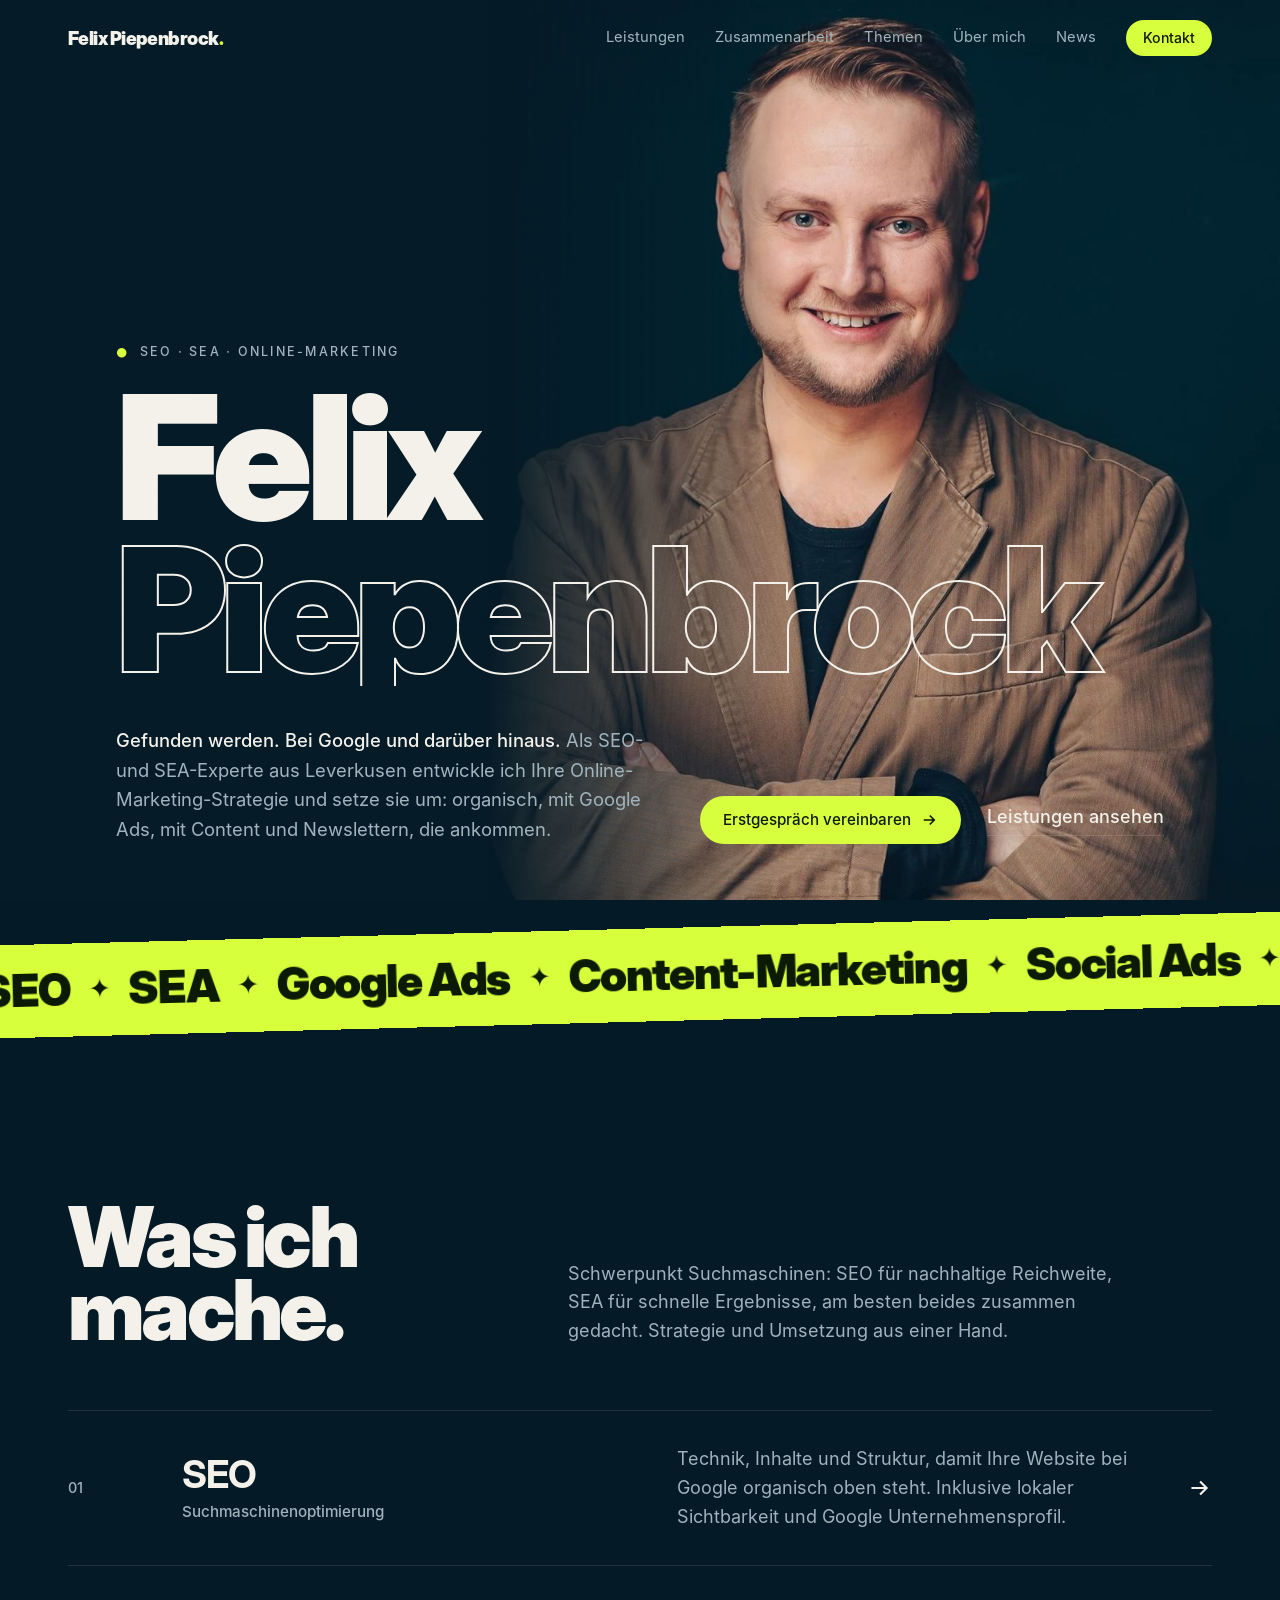
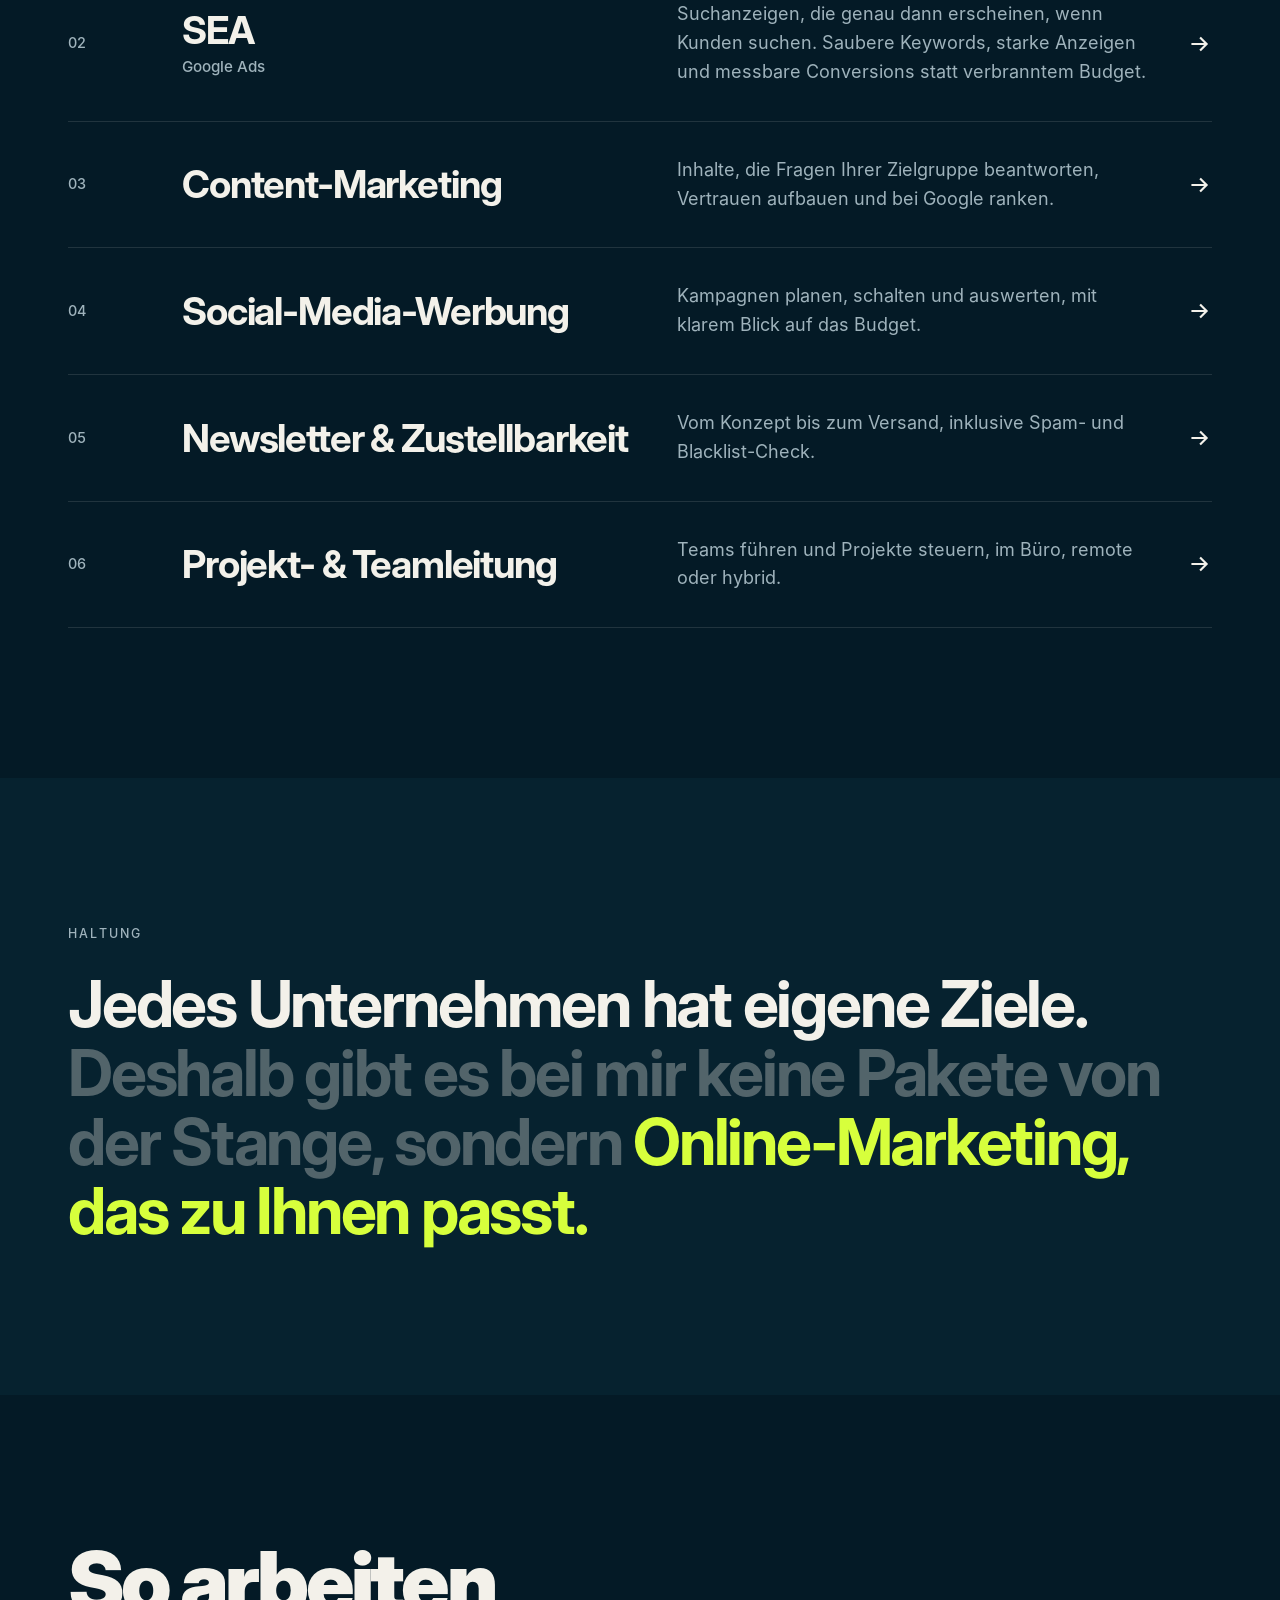
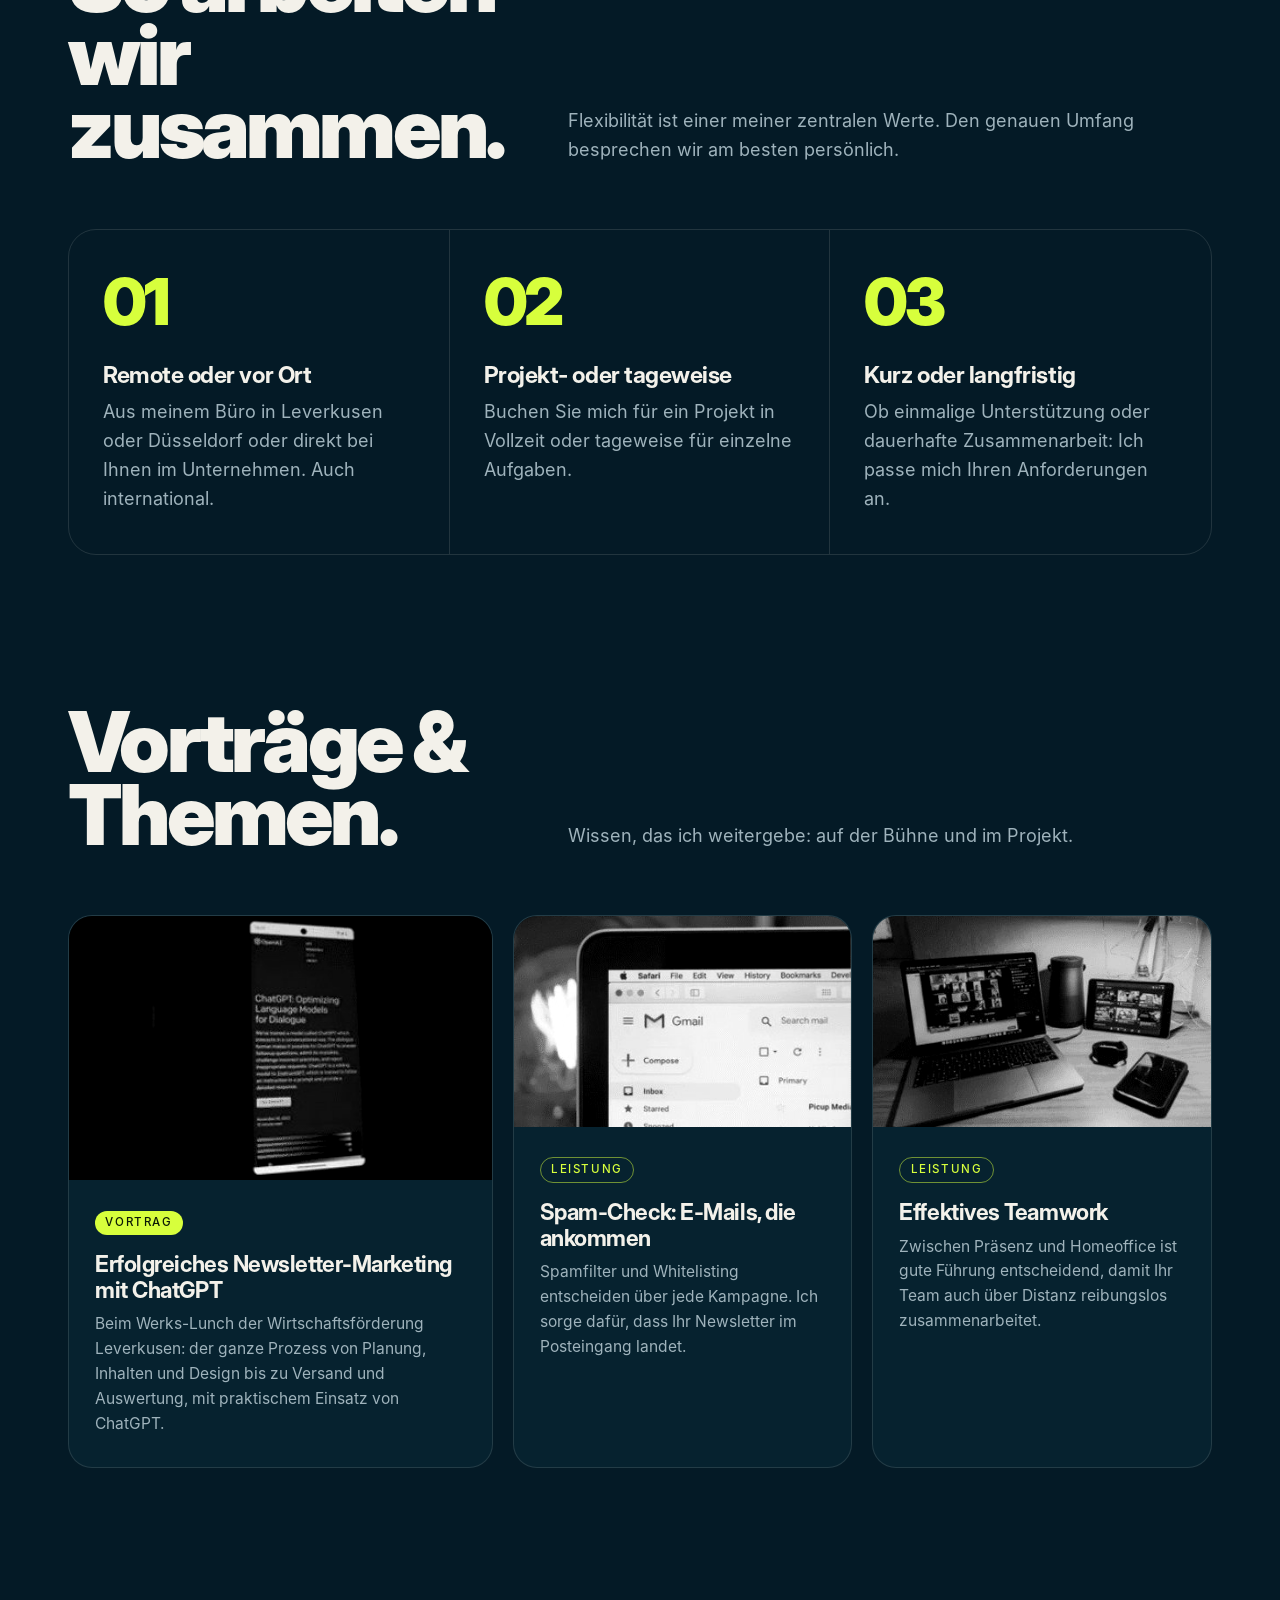
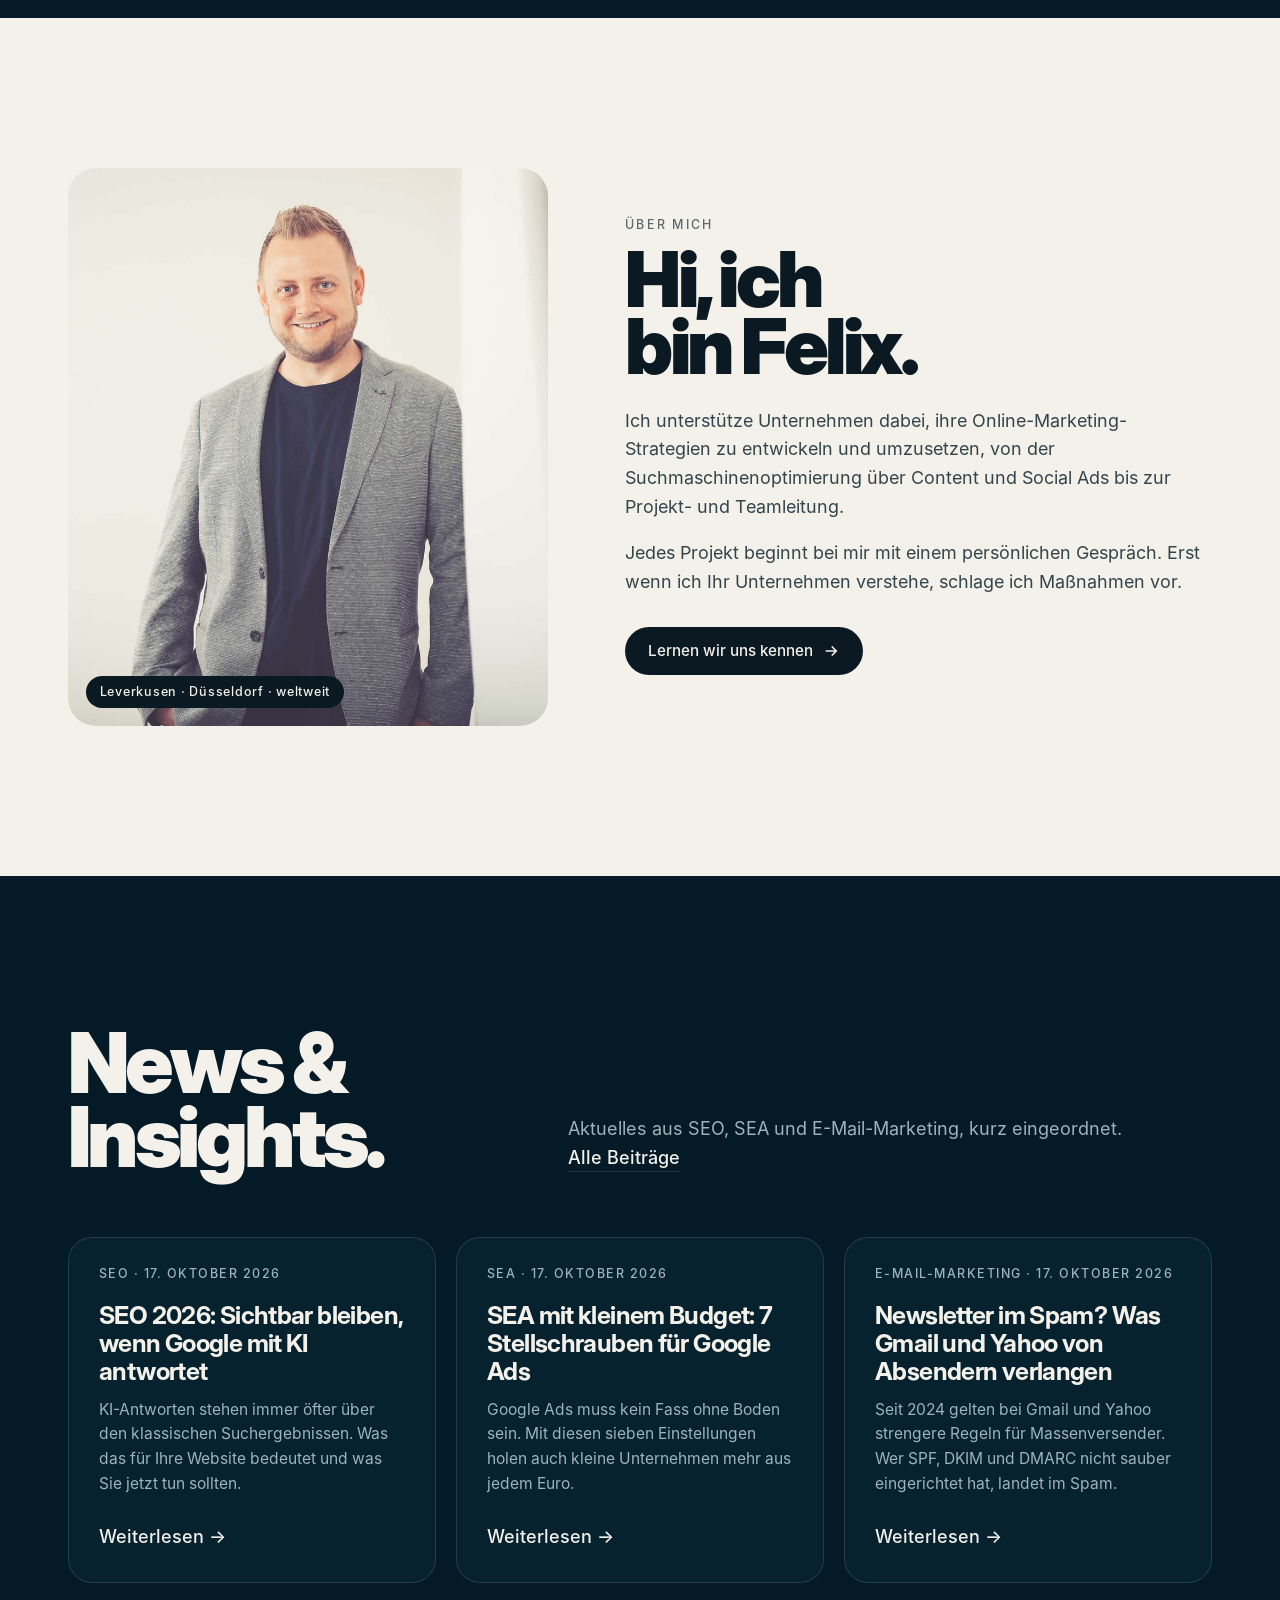
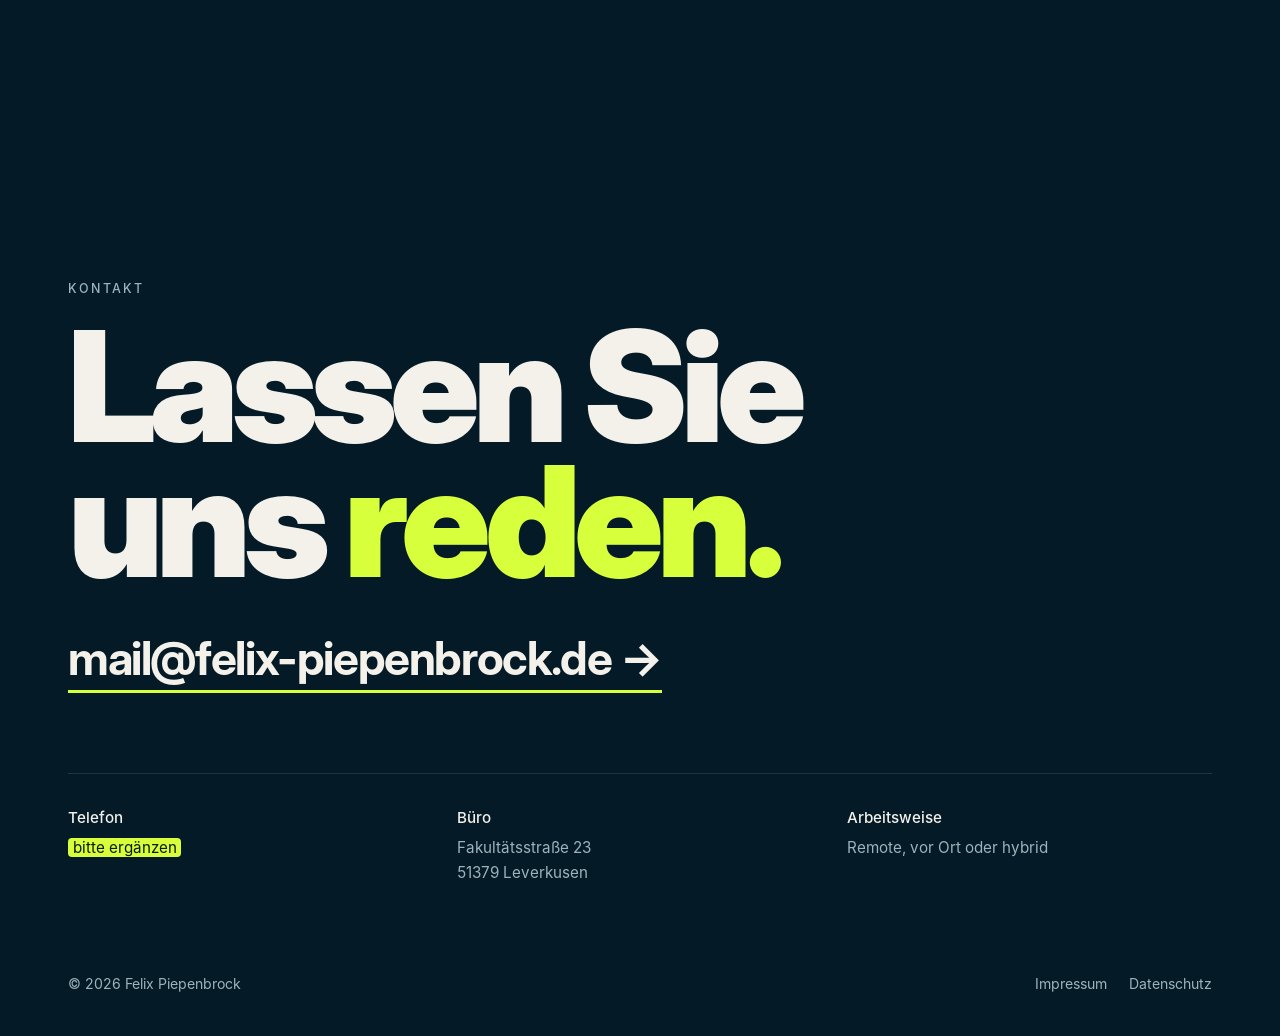
==== commit 035e0e3b: "E-Mail-Adresse mail@felix-piepenbrock.de eintragen Co-Authored-By: Claude Opus 5.5 (1M context) <nor" ====
--- a/index.html
+++ b/index.html
@@ -176,7 +176,7 @@
   <div class="wrap">
     <div class="kicker reveal">Kontakt</div>
     <h2 class="display reveal" style="margin-top:24px">Lassen Sie<br>uns <span>reden.</span></h2>
-    <a class="mail reveal" href="mailto:kontakt@felix-piepenbrock.de?subject=Anfrage%20%C3%BCber%20die%20Website"><span class="todo">kontakt@felix-piepenbrock.de</span> →</a>
+    <a class="mail reveal" href="mailto:mail@felix-piepenbrock.de?subject=Anfrage%20%C3%BCber%20die%20Website">mail@felix-piepenbrock.de →</a>
     <div class="contact-grid reveal">
       <div><b>Telefon</b><span class="todo">bitte ergänzen</span></div>
       <div><b>Büro</b>Fakultätsstraße 23<br>51379 Leverkusen</div>
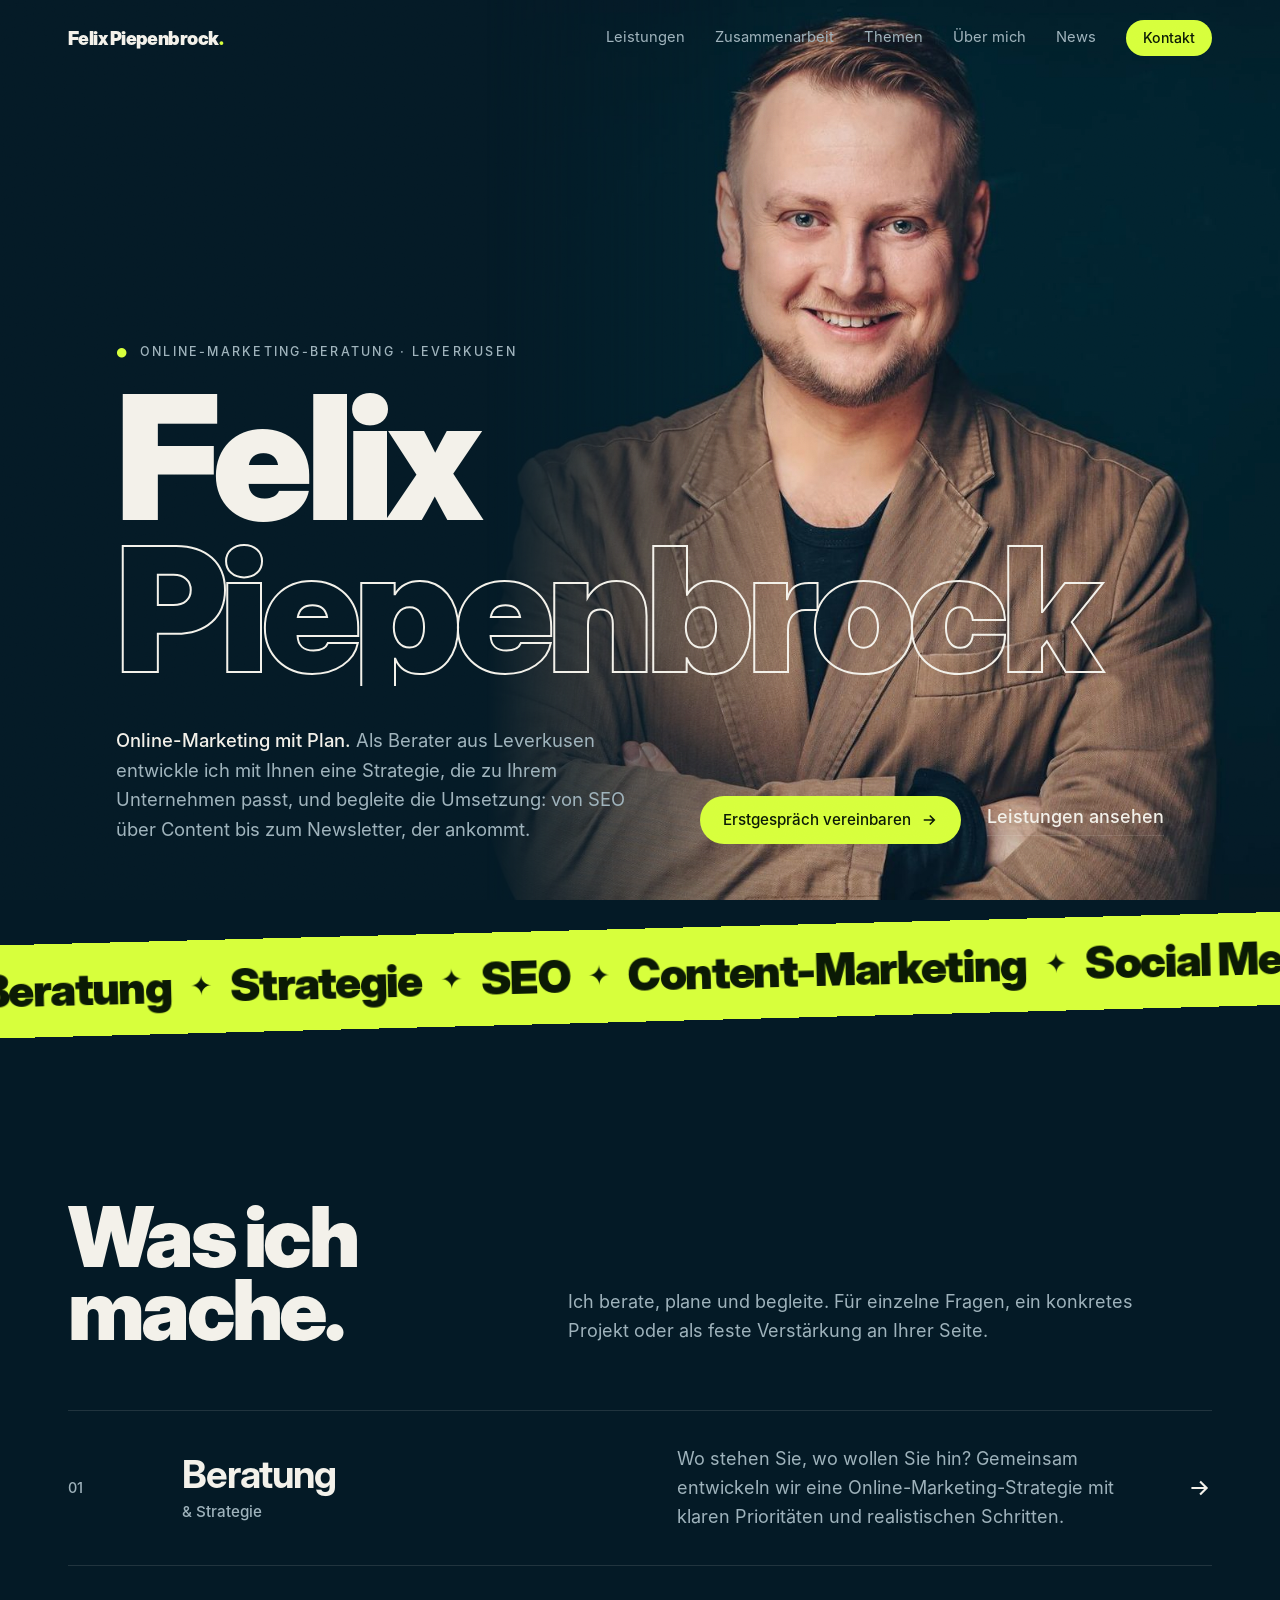
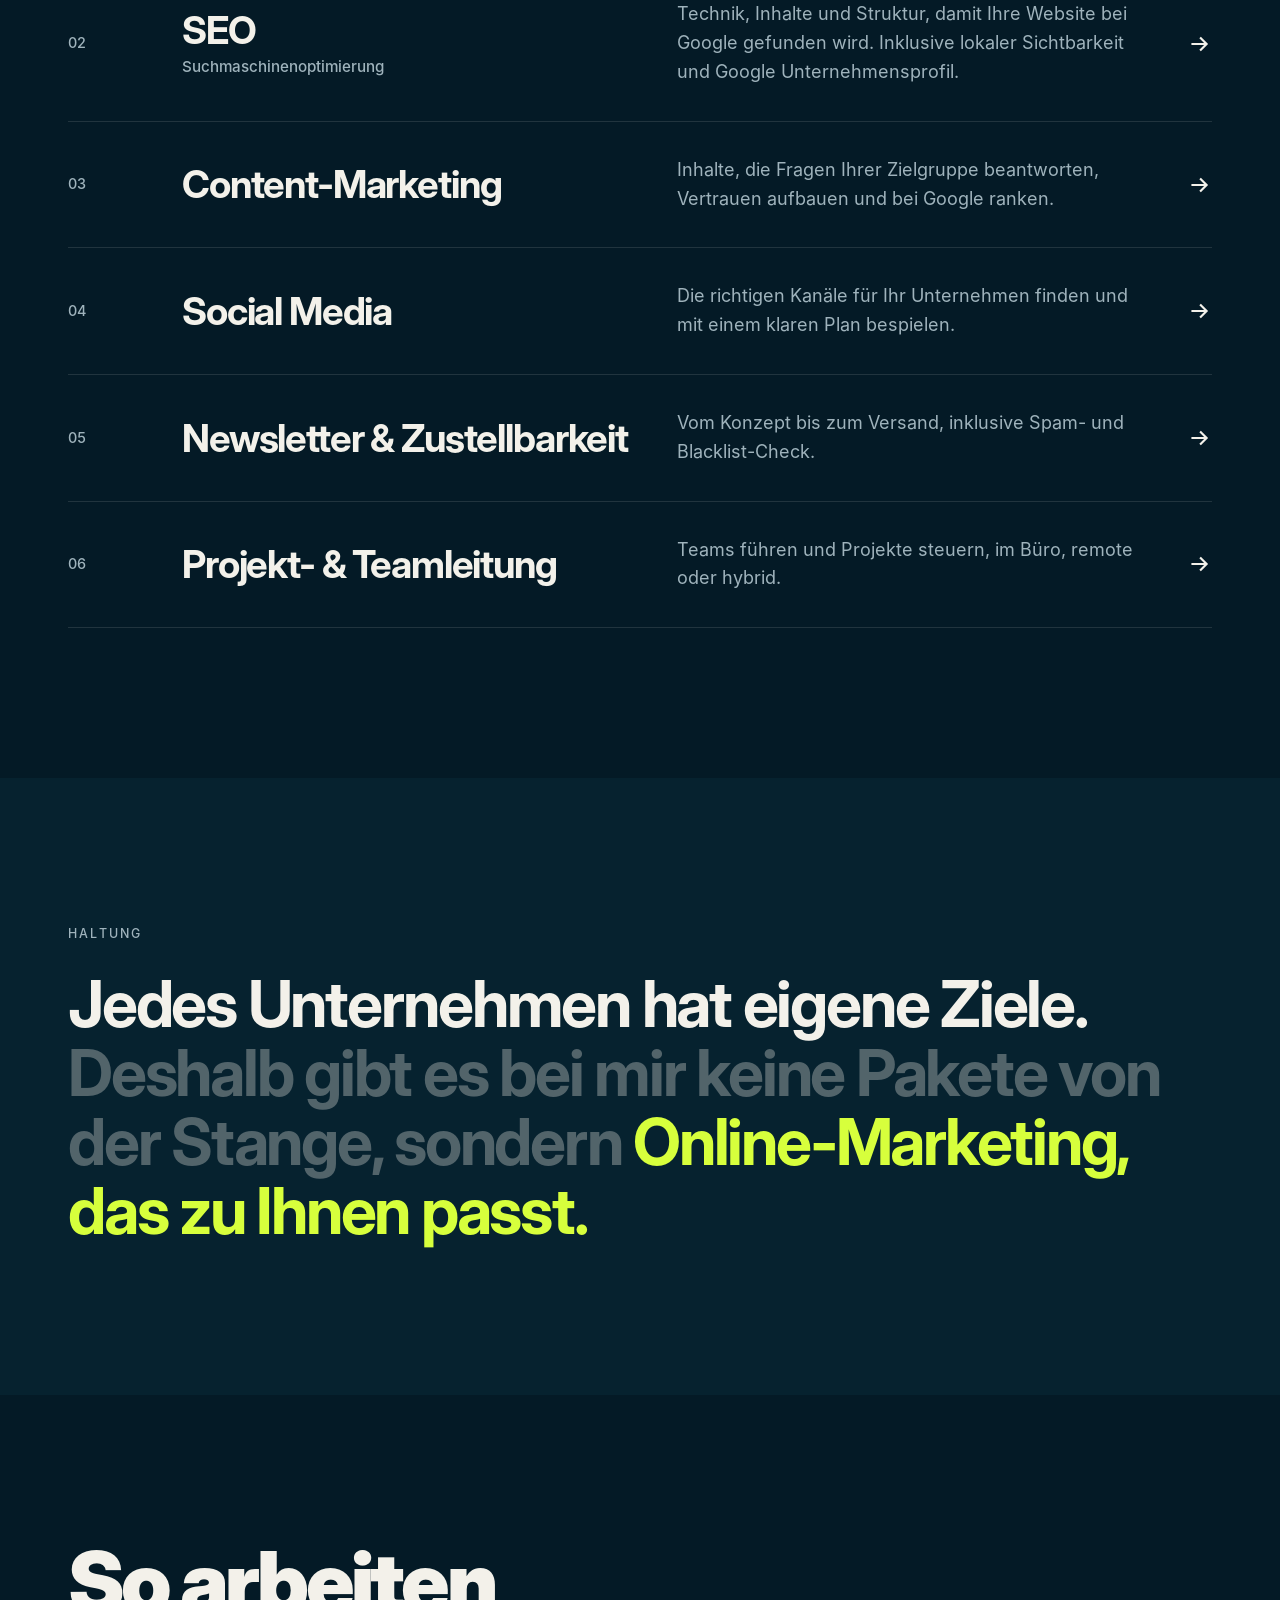
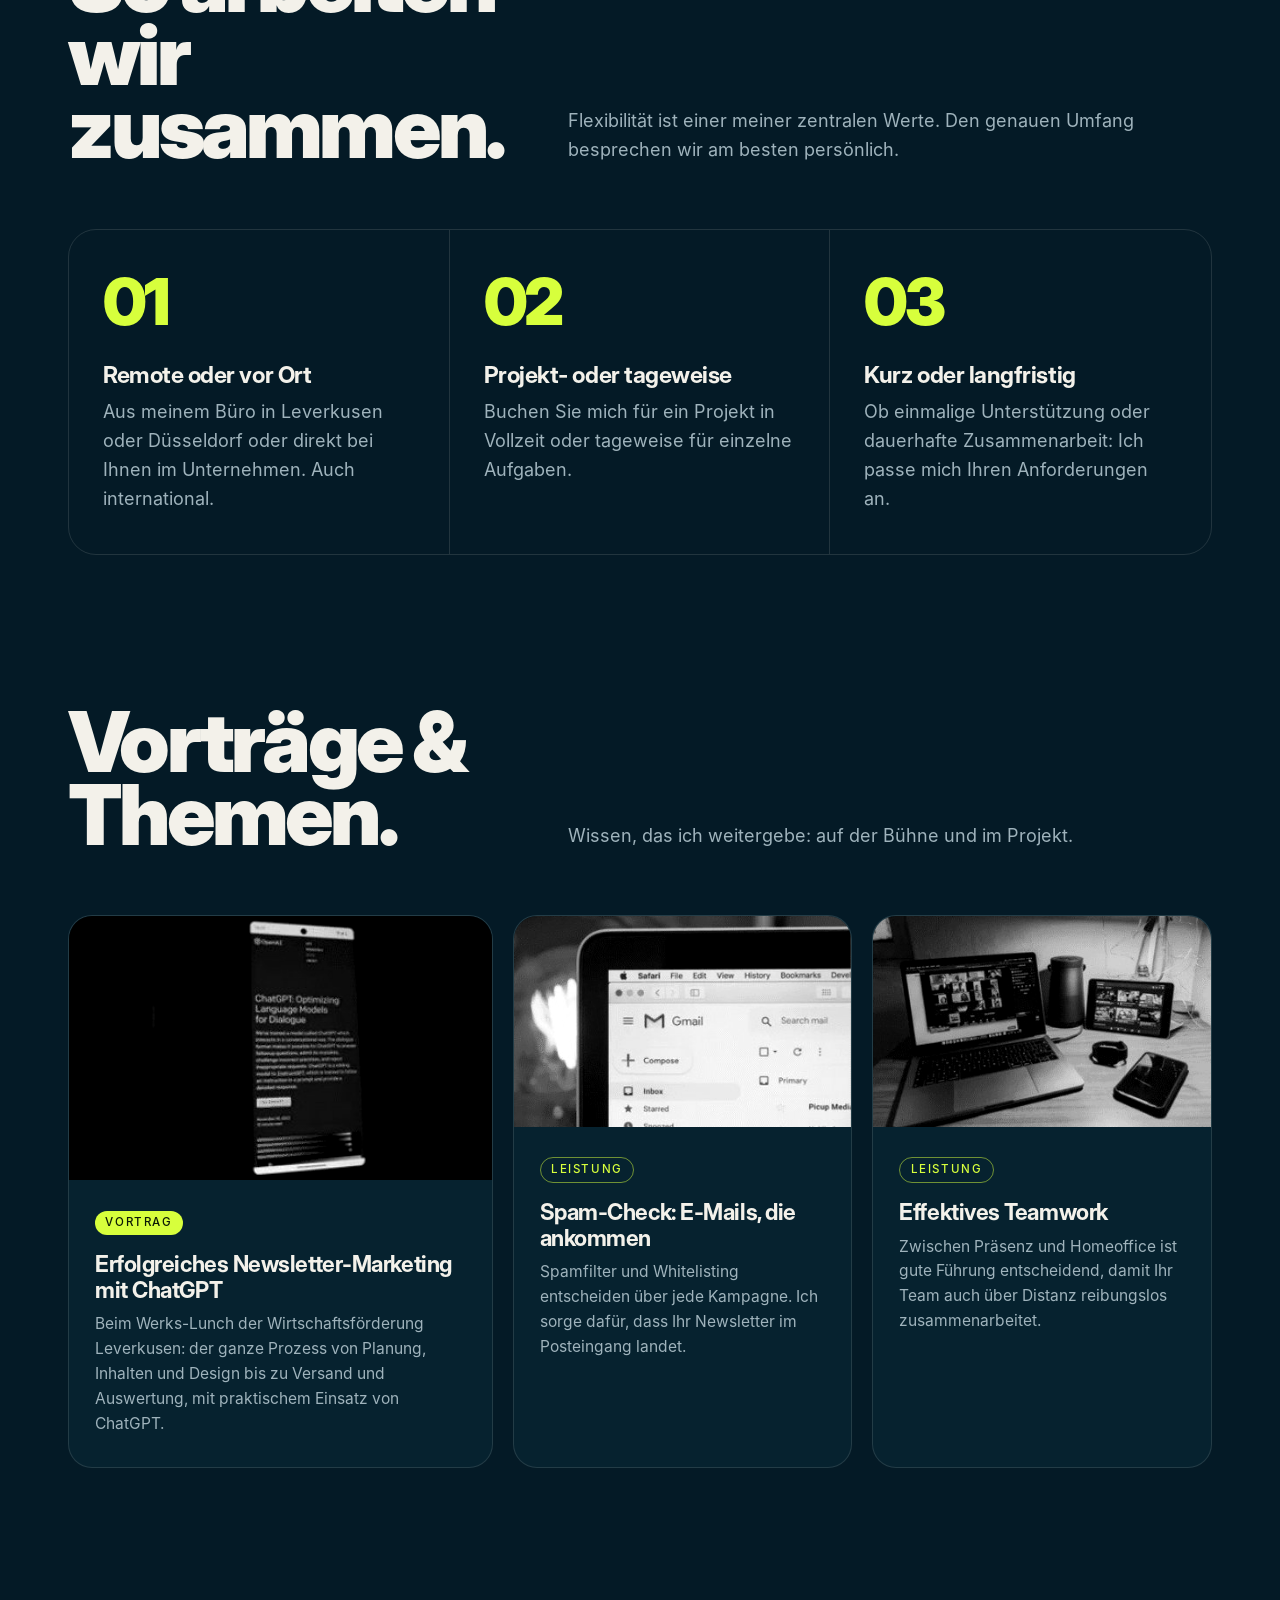
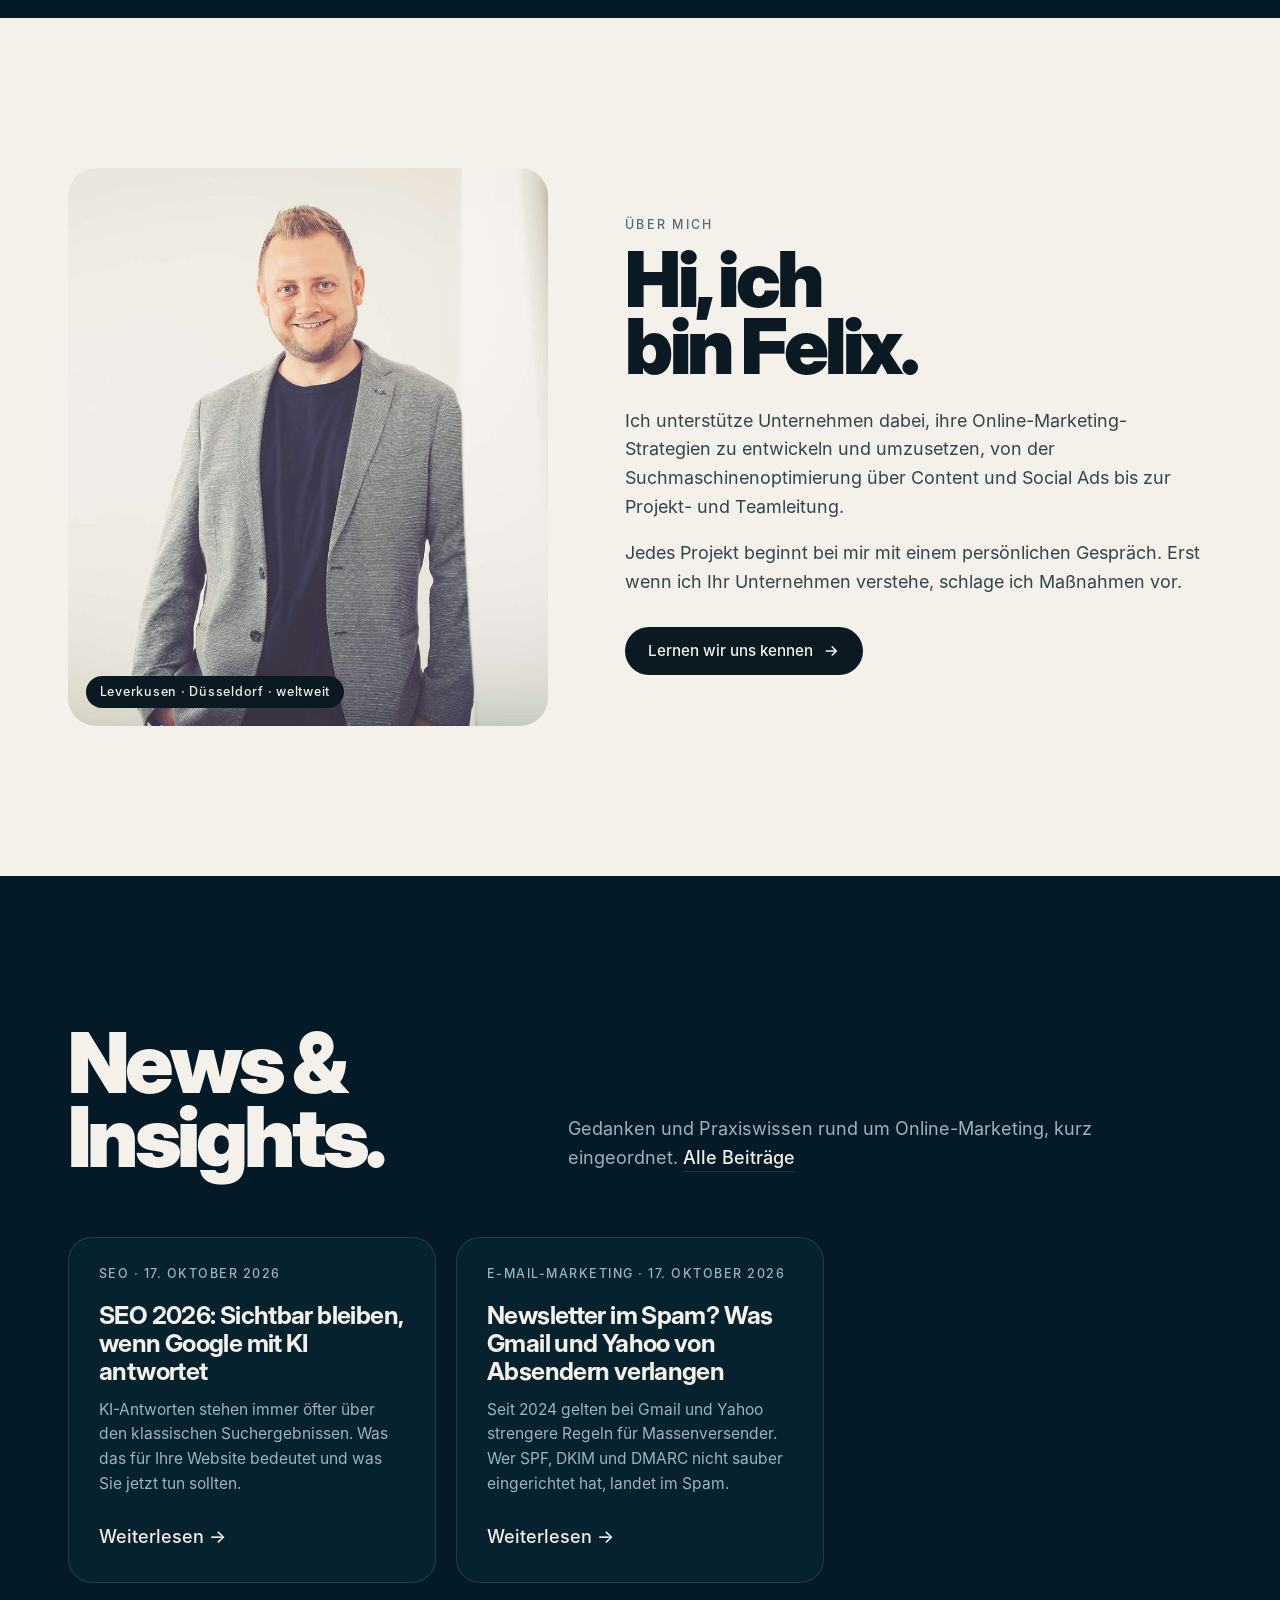
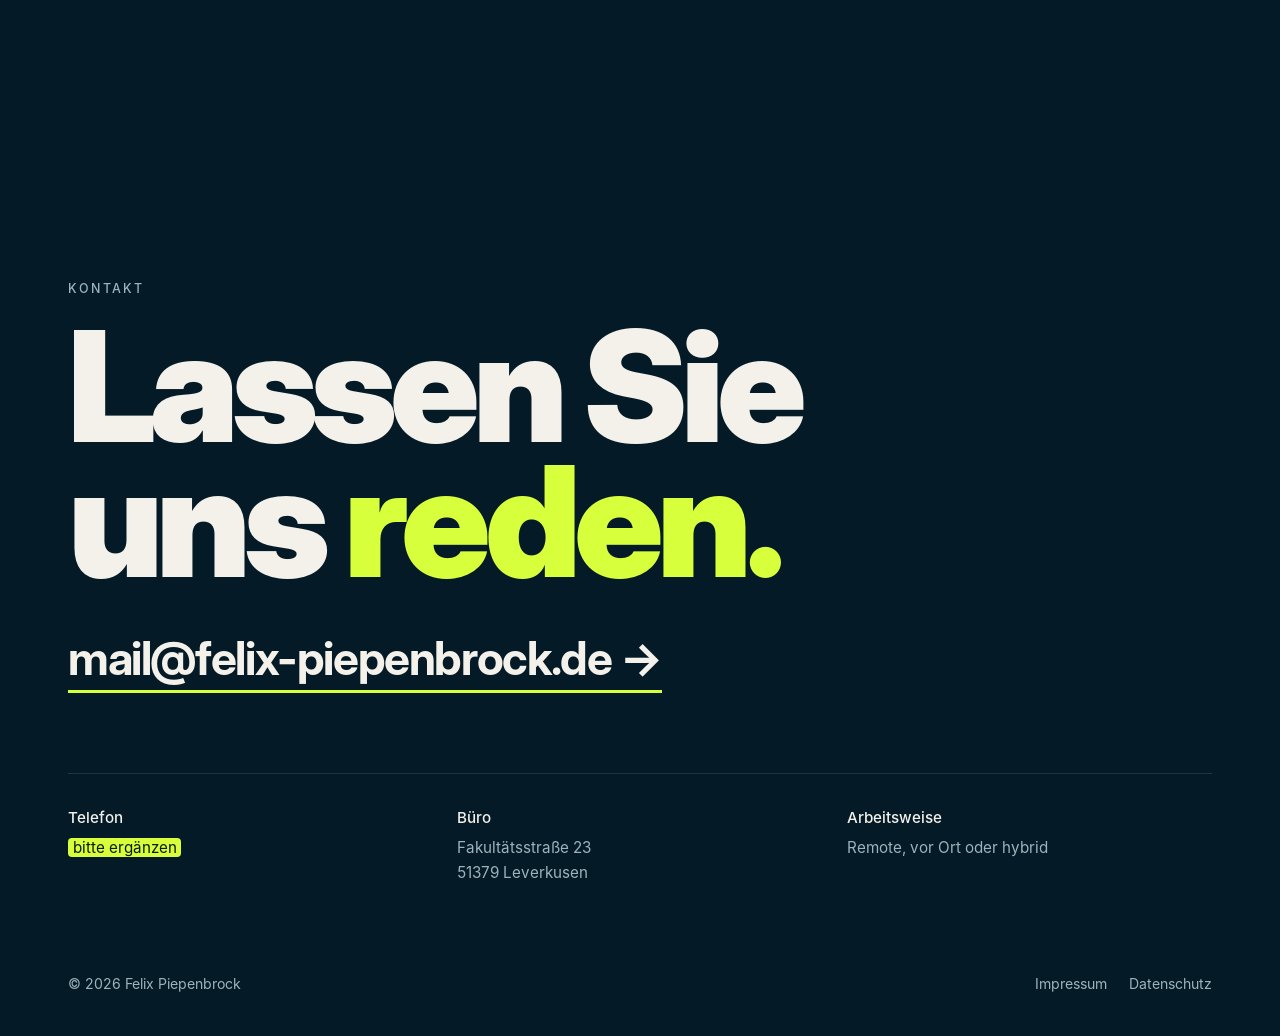
==== commit b6187f1a: "Positionierung als Online-Marketing-Berater, Google Ads entfernt Co-Authored-By: Claude Opus 5.5 (1M" ====
--- a/index.html
+++ b/index.html
@@ -3,22 +3,22 @@
 <head>
 <meta charset="utf-8">
 <meta name="viewport" content="width=device-width, initial-scale=1">
-<title>Felix Piepenbrock | SEO &amp; SEA Experte aus Leverkusen</title>
-<meta name="description" content="SEO und SEA (Google Ads) aus Leverkusen: Felix Piepenbrock bringt Unternehmen bei Google nach vorne, mit Suchmaschinenoptimierung, Suchmaschinenwerbung, Content und Newsletter-Marketing. Remote oder vor Ort.">
+<title>Felix Piepenbrock | Online-Marketing-Beratung &amp; SEO aus Leverkusen</title>
+<meta name="description" content="Online-Marketing-Beratung aus Leverkusen: Felix Piepenbrock begleitet Unternehmen bei Strategie, SEO, Content und Newsletter-Marketing. Remote oder vor Ort, projekt- oder tageweise.">
 <meta name="theme-color" content="#041a26">
 <link rel="canonical" href="https://felix-piepenbrock.de/">
 <meta property="og:type" content="website">
-<meta property="og:title" content="Felix Piepenbrock | SEO &amp; SEA Experte">
-<meta property="og:description" content="Mehr Sichtbarkeit bei Google: SEO, SEA, Content und Newsletter-Marketing. Projektweise oder tageweise, remote oder vor Ort.">
+<meta property="og:title" content="Felix Piepenbrock | Online-Marketing-Beratung">
+<meta property="og:description" content="Strategie, SEO, Content und Newsletter-Marketing. Beratung projektweise oder tageweise, remote oder vor Ort.">
 <meta property="og:image" content="https://felix-piepenbrock.de/img/og.jpg">
 <meta property="og:locale" content="de_DE">
 <link rel="preload" href="fonts/InterDisplay-Black.woff2" as="font" type="font/woff2" crossorigin>
 <link rel="stylesheet" href="style.css">
 <script type="application/ld+json">
-{"@context":"https://schema.org","@type":"Person","name":"Felix Piepenbrock","jobTitle":"SEO- und SEA-Experte",
+{"@context":"https://schema.org","@type":"Person","name":"Felix Piepenbrock","jobTitle":"Online-Marketing-Berater",
  "url":"https://felix-piepenbrock.de/","image":"https://felix-piepenbrock.de/img/og.jpg",
  "address":{"@type":"PostalAddress","streetAddress":"Fakultätsstraße 23","postalCode":"51379","addressLocality":"Leverkusen","addressCountry":"DE"},
- "knowsAbout":["Suchmaschinenoptimierung","SEO","Suchmaschinenwerbung","SEA","Google Ads","Content-Marketing","Social-Media-Werbung","Newsletter-Marketing","E-Mail-Zustellbarkeit","Projektleitung"]}
+ "knowsAbout":["Online-Marketing-Beratung","Marketingstrategie","Suchmaschinenoptimierung","SEO","Content-Marketing","Social-Media-Werbung","Newsletter-Marketing","E-Mail-Zustellbarkeit","Projektleitung"]}
 </script>
 </head>
 <body>
@@ -41,13 +41,13 @@
 <section class="hero">
   <div class="hero-img"><img src="img/hero-dark.jpg" alt="Felix Piepenbrock mit verschränkten Armen" width="1260" height="1120" fetchpriority="high"></div>
   <div class="wrap">
-    <div class="kicker"><b>●</b>&nbsp; SEO · SEA · Online-Marketing</div>
+    <div class="kicker"><b>●</b>&nbsp; Online-Marketing-Beratung · Leverkusen</div>
     <h1 class="display" style="margin-top:24px">
       <span class="line"><span>Felix</span></span>
       <span class="line"><span class="outline">Piepenbrock</span></span>
     </h1>
     <div class="hero-foot">
-      <p><strong>Gefunden werden. Bei Google und darüber hinaus.</strong> Als SEO- und SEA-Experte aus Leverkusen entwickle ich Ihre Online-Marketing-Strategie und setze sie um: organisch, mit Google Ads, mit Content und Newslettern, die ankommen.</p>
+      <p><strong>Online-Marketing mit Plan.</strong> Als Berater aus Leverkusen entwickle ich mit Ihnen eine Strategie, die zu Ihrem Unternehmen passt, und begleite die Umsetzung: von SEO über Content bis zum Newsletter, der ankommt.</p>
       <div class="cta">
         <a class="pill" href="#kontakt">Erstgespräch vereinbaren <svg width="18" height="18" viewBox="0 0 24 24" fill="none" stroke="currentColor" stroke-width="2.2"><path d="M5 12h14M13 6l6 6-6 6"/></svg></a>
         <a class="ghost" href="#leistungen">Leistungen ansehen</a>
@@ -58,8 +58,8 @@
 
 <div class="marquee" aria-hidden="true">
   <div class="track">
-    <span>SEO</span><span>SEA</span><span>Google Ads</span><span>Content-Marketing</span><span>Social Ads</span><span>Newsletter</span><span>E-Mail-Zustellbarkeit</span><span>Teamleitung</span>
-    <span>SEO</span><span>SEA</span><span>Google Ads</span><span>Content-Marketing</span><span>Social Ads</span><span>Newsletter</span><span>E-Mail-Zustellbarkeit</span><span>Teamleitung</span>
+    <span>Beratung</span><span>Strategie</span><span>SEO</span><span>Content-Marketing</span><span>Social Media</span><span>Newsletter</span><span>E-Mail-Zustellbarkeit</span><span>Teamleitung</span>
+    <span>Beratung</span><span>Strategie</span><span>SEO</span><span>Content-Marketing</span><span>Social Media</span><span>Newsletter</span><span>E-Mail-Zustellbarkeit</span><span>Teamleitung</span>
   </div>
 </div>
 
@@ -67,13 +67,13 @@
   <div class="wrap">
     <div class="head reveal">
       <h2 class="display">Was ich<br>mache.</h2>
-      <p>Schwerpunkt Suchmaschinen: SEO für nachhaltige Reichweite, SEA für schnelle Ergebnisse, am besten beides zusammen gedacht. Strategie und Umsetzung aus einer Hand.</p>
+      <p>Ich berate, plane und begleite. Für einzelne Fragen, ein konkretes Projekt oder als feste Verstärkung an Ihrer Seite.</p>
     </div>
     <ul class="services reveal">
-      <li><span class="num">01</span><h3>SEO <small>Suchmaschinen&shy;optimierung</small></h3><p>Technik, Inhalte und Struktur, damit Ihre Website bei Google organisch oben steht. Inklusive lokaler Sichtbarkeit und Google Unternehmensprofil.</p><svg class="arr" width="26" height="26" viewBox="0 0 24 24" fill="none" stroke="currentColor" stroke-width="2"><path d="M5 12h14M13 6l6 6-6 6"/></svg></li>
-      <li><span class="num">02</span><h3>SEA <small>Google Ads</small></h3><p>Suchanzeigen, die genau dann erscheinen, wenn Kunden suchen. Saubere Keywords, starke Anzeigen und messbare Conversions statt verbranntem Budget.</p><svg class="arr" width="26" height="26" viewBox="0 0 24 24" fill="none" stroke="currentColor" stroke-width="2"><path d="M5 12h14M13 6l6 6-6 6"/></svg></li>
+      <li><span class="num">01</span><h3>Beratung <small>&amp; Strategie</small></h3><p>Wo stehen Sie, wo wollen Sie hin? Gemeinsam entwickeln wir eine Online-Marketing-Strategie mit klaren Prioritäten und realistischen Schritten.</p><svg class="arr" width="26" height="26" viewBox="0 0 24 24" fill="none" stroke="currentColor" stroke-width="2"><path d="M5 12h14M13 6l6 6-6 6"/></svg></li>
+      <li><span class="num">02</span><h3>SEO <small>Suchmaschinen&shy;optimierung</small></h3><p>Technik, Inhalte und Struktur, damit Ihre Website bei Google gefunden wird. Inklusive lokaler Sichtbarkeit und Google Unternehmensprofil.</p><svg class="arr" width="26" height="26" viewBox="0 0 24 24" fill="none" stroke="currentColor" stroke-width="2"><path d="M5 12h14M13 6l6 6-6 6"/></svg></li>
       <li><span class="num">03</span><h3>Content-Marketing</h3><p>Inhalte, die Fragen Ihrer Zielgruppe beantworten, Vertrauen aufbauen und bei Google ranken.</p><svg class="arr" width="26" height="26" viewBox="0 0 24 24" fill="none" stroke="currentColor" stroke-width="2"><path d="M5 12h14M13 6l6 6-6 6"/></svg></li>
-      <li><span class="num">04</span><h3>Social-Media-Werbung</h3><p>Kampagnen planen, schalten und auswerten, mit klarem Blick auf das Budget.</p><svg class="arr" width="26" height="26" viewBox="0 0 24 24" fill="none" stroke="currentColor" stroke-width="2"><path d="M5 12h14M13 6l6 6-6 6"/></svg></li>
+      <li><span class="num">04</span><h3>Social Media</h3><p>Die richtigen Kanäle für Ihr Unternehmen finden und mit einem klaren Plan bespielen.</p><svg class="arr" width="26" height="26" viewBox="0 0 24 24" fill="none" stroke="currentColor" stroke-width="2"><path d="M5 12h14M13 6l6 6-6 6"/></svg></li>
       <li><span class="num">05</span><h3>Newsletter &amp; Zustellbarkeit</h3><p>Vom Konzept bis zum Versand, inklusive Spam- und Blacklist-Check.</p><svg class="arr" width="26" height="26" viewBox="0 0 24 24" fill="none" stroke="currentColor" stroke-width="2"><path d="M5 12h14M13 6l6 6-6 6"/></svg></li>
       <li><span class="num">06</span><h3>Projekt- &amp; Teamleitung</h3><p>Teams führen und Projekte steuern, im Büro, remote oder hybrid.</p><svg class="arr" width="26" height="26" viewBox="0 0 24 24" fill="none" stroke="currentColor" stroke-width="2"><path d="M5 12h14M13 6l6 6-6 6"/></svg></li>
     </ul>
@@ -153,15 +153,11 @@
   <div class="wrap">
     <div class="head reveal">
       <h2 class="display">News &amp;<br>Insights.</h2>
-      <p>Aktuelles aus SEO, SEA und E-Mail-Marketing, kurz eingeordnet. <a class="ghost" href="news/index.html">Alle Beiträge</a></p>
+      <p>Gedanken und Praxiswissen rund um Online-Marketing, kurz eingeordnet. <a class="ghost" href="news/index.html">Alle Beiträge</a></p>
     </div>
     <div class="posts">
       <a class="post reveal" href="news/seo-ki-suche.html">
         <div><div class="meta">SEO · 17. Oktober 2026</div><h3>SEO 2026: Sichtbar bleiben, wenn Google mit KI antwortet</h3><p>KI-Antworten stehen immer öfter über den klassischen Suchergebnissen. Was das für Ihre Website bedeutet und was Sie jetzt tun sollten.</p></div>
-        <span class="more">Weiterlesen →</span>
-      </a>
-      <a class="post reveal" href="news/google-ads-kleines-budget.html">
-        <div><div class="meta">SEA · 17. Oktober 2026</div><h3>SEA mit kleinem Budget: 7 Stellschrauben für Google Ads</h3><p>Google Ads muss kein Fass ohne Boden sein. Mit diesen sieben Einstellungen holen auch kleine Unternehmen mehr aus jedem Euro.</p></div>
         <span class="more">Weiterlesen →</span>
       </a>
       <a class="post reveal" href="news/newsletter-spam-gmail-yahoo.html">
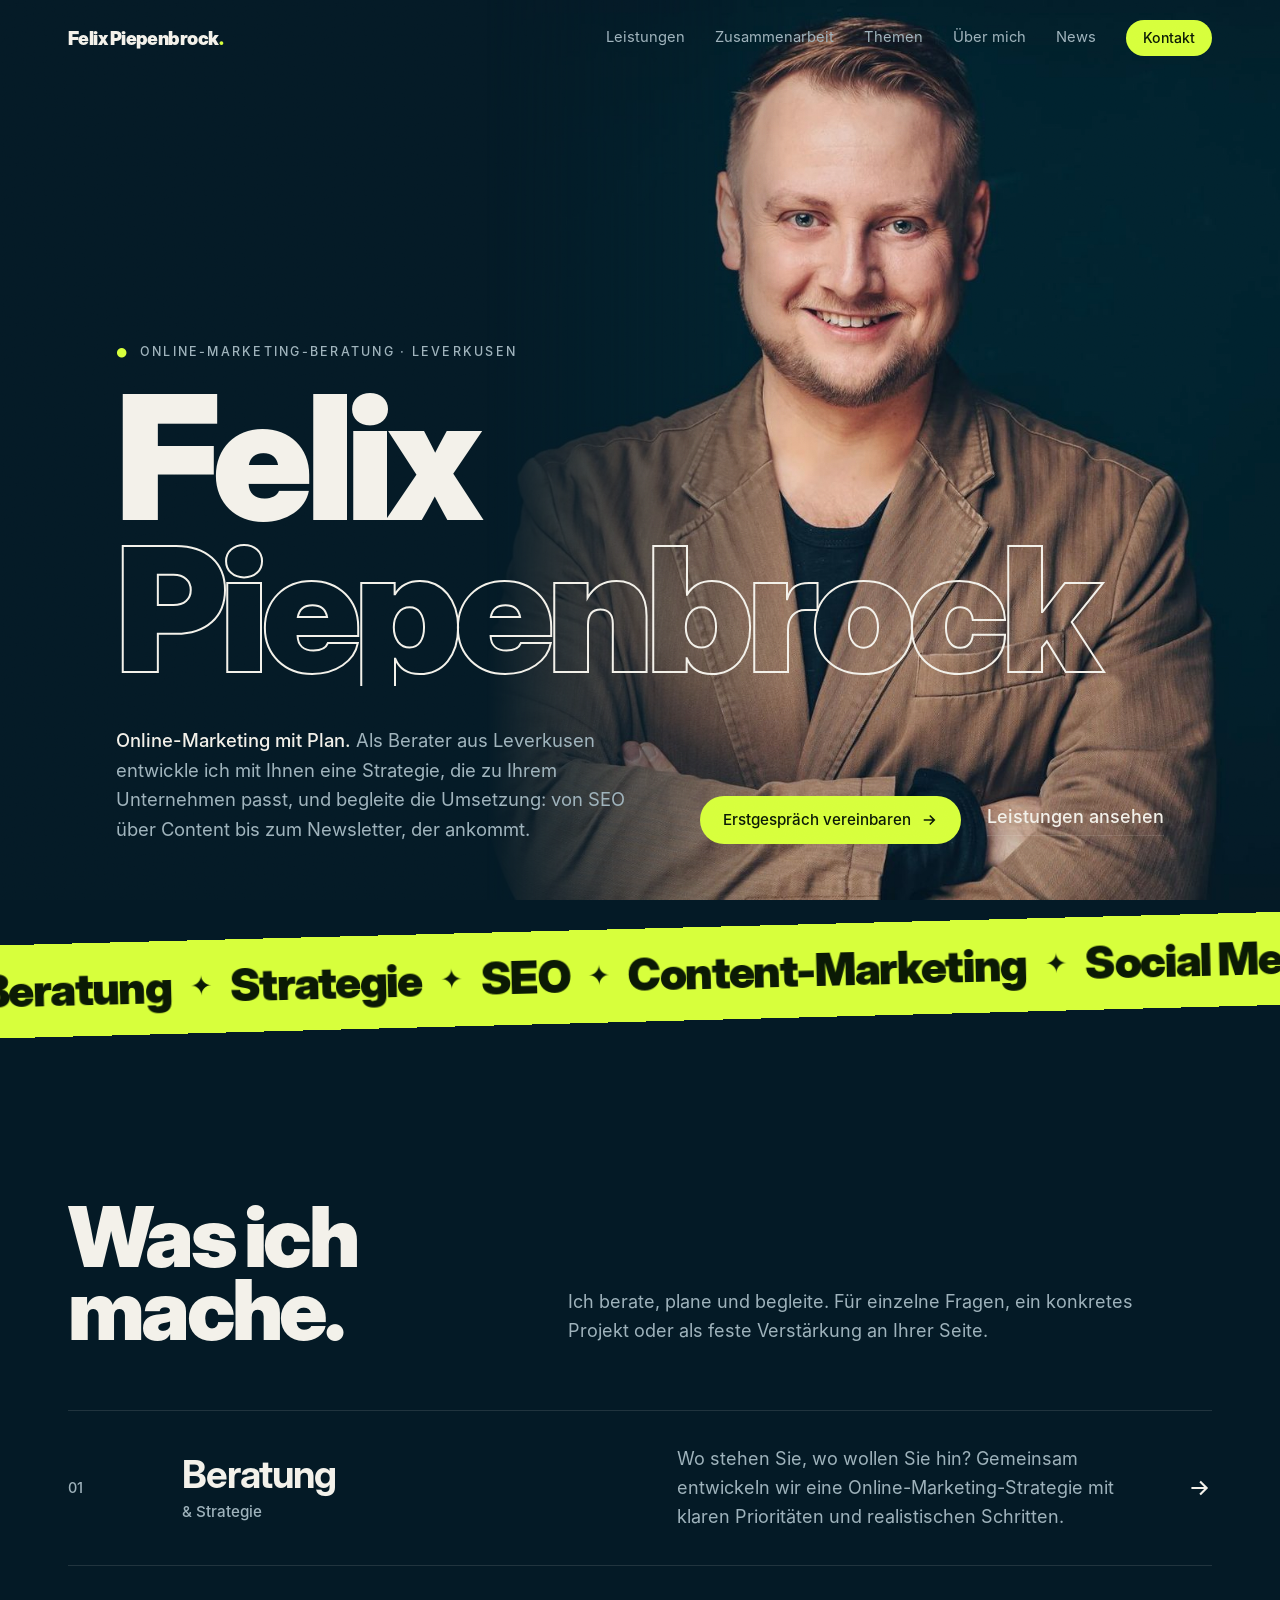
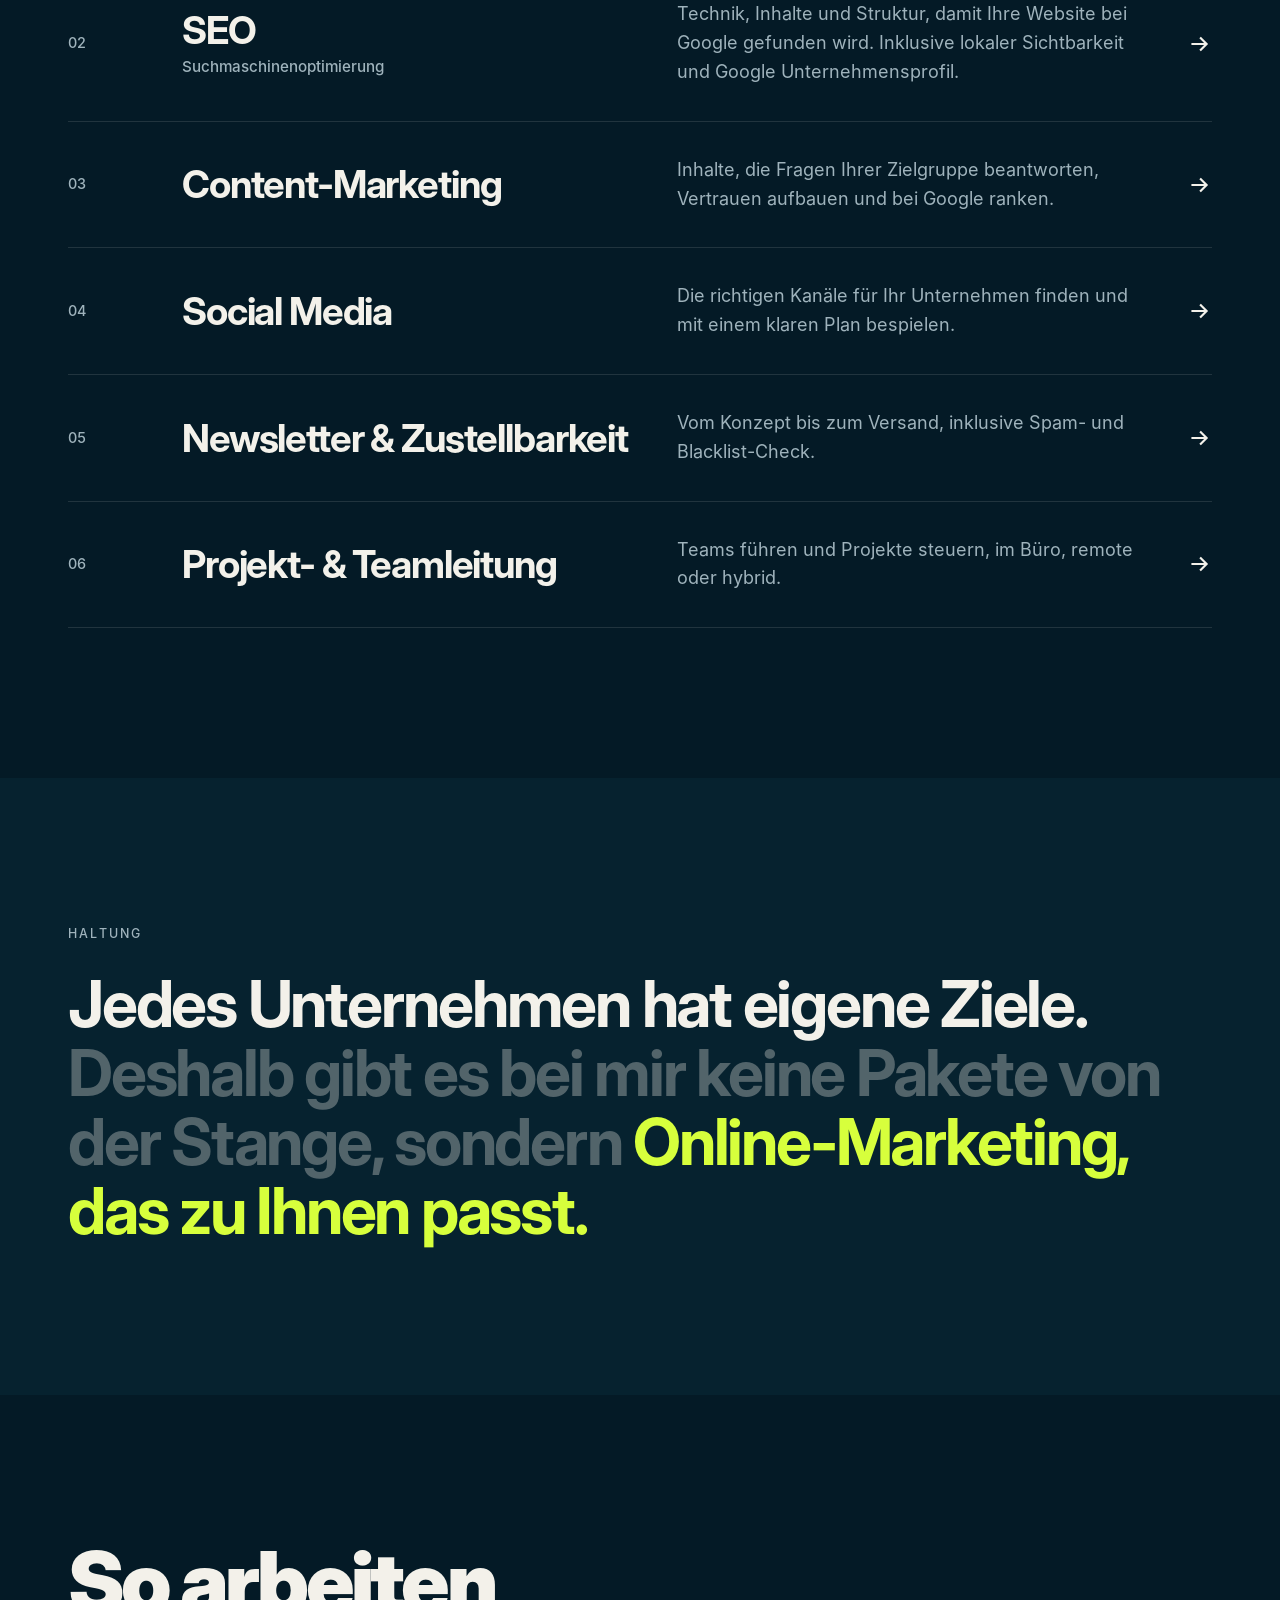
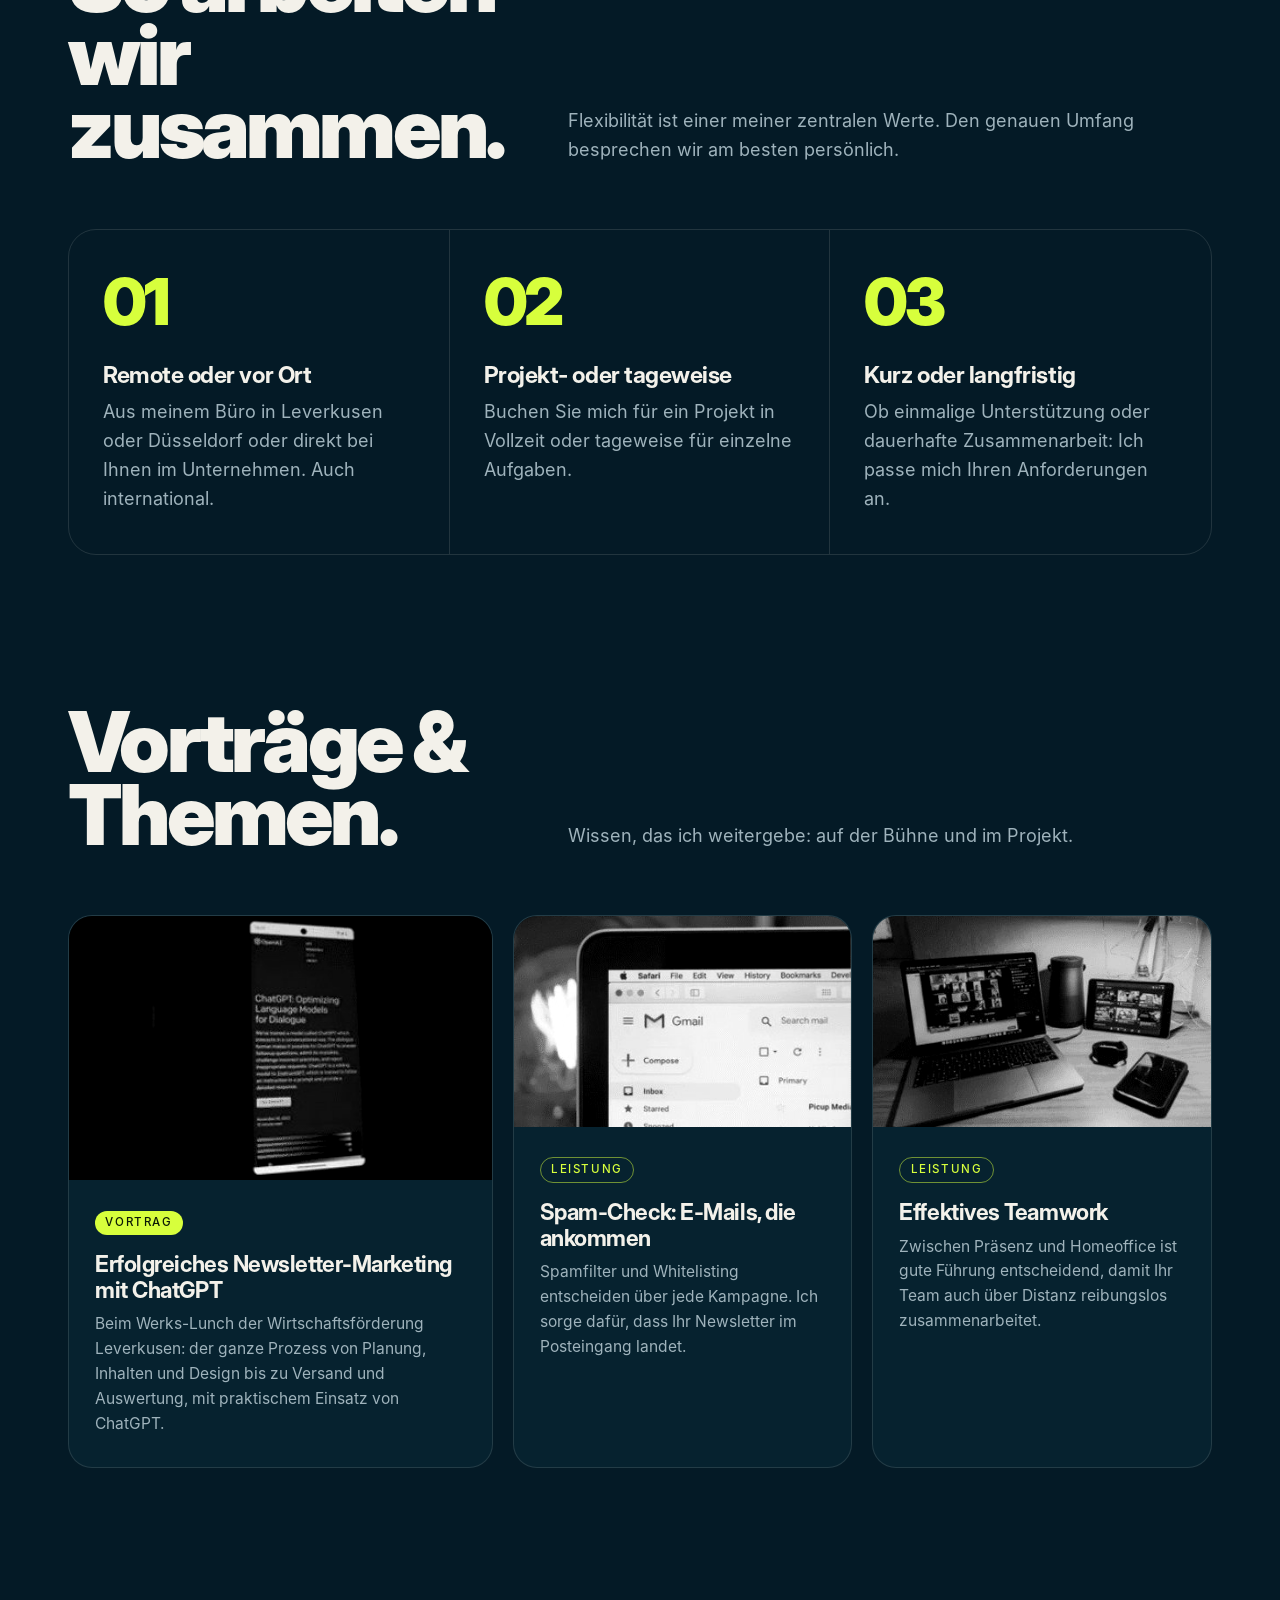
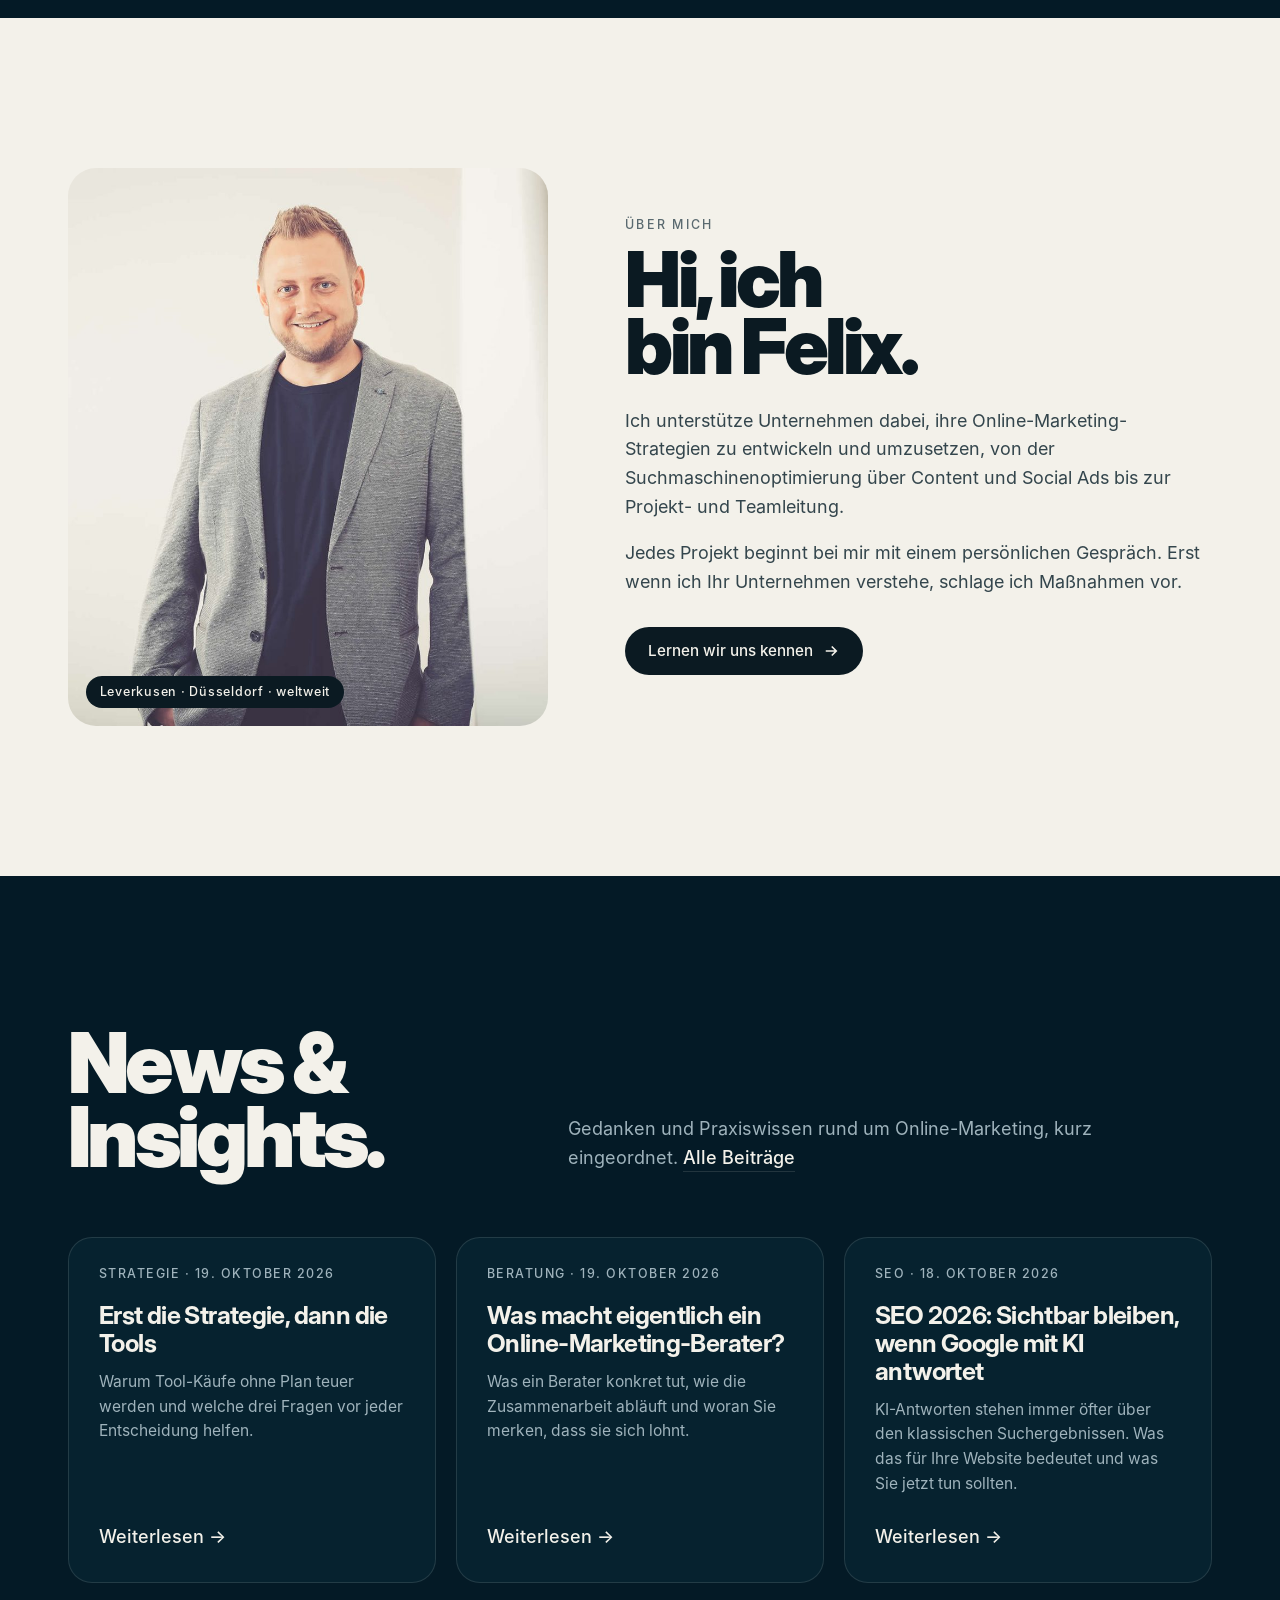
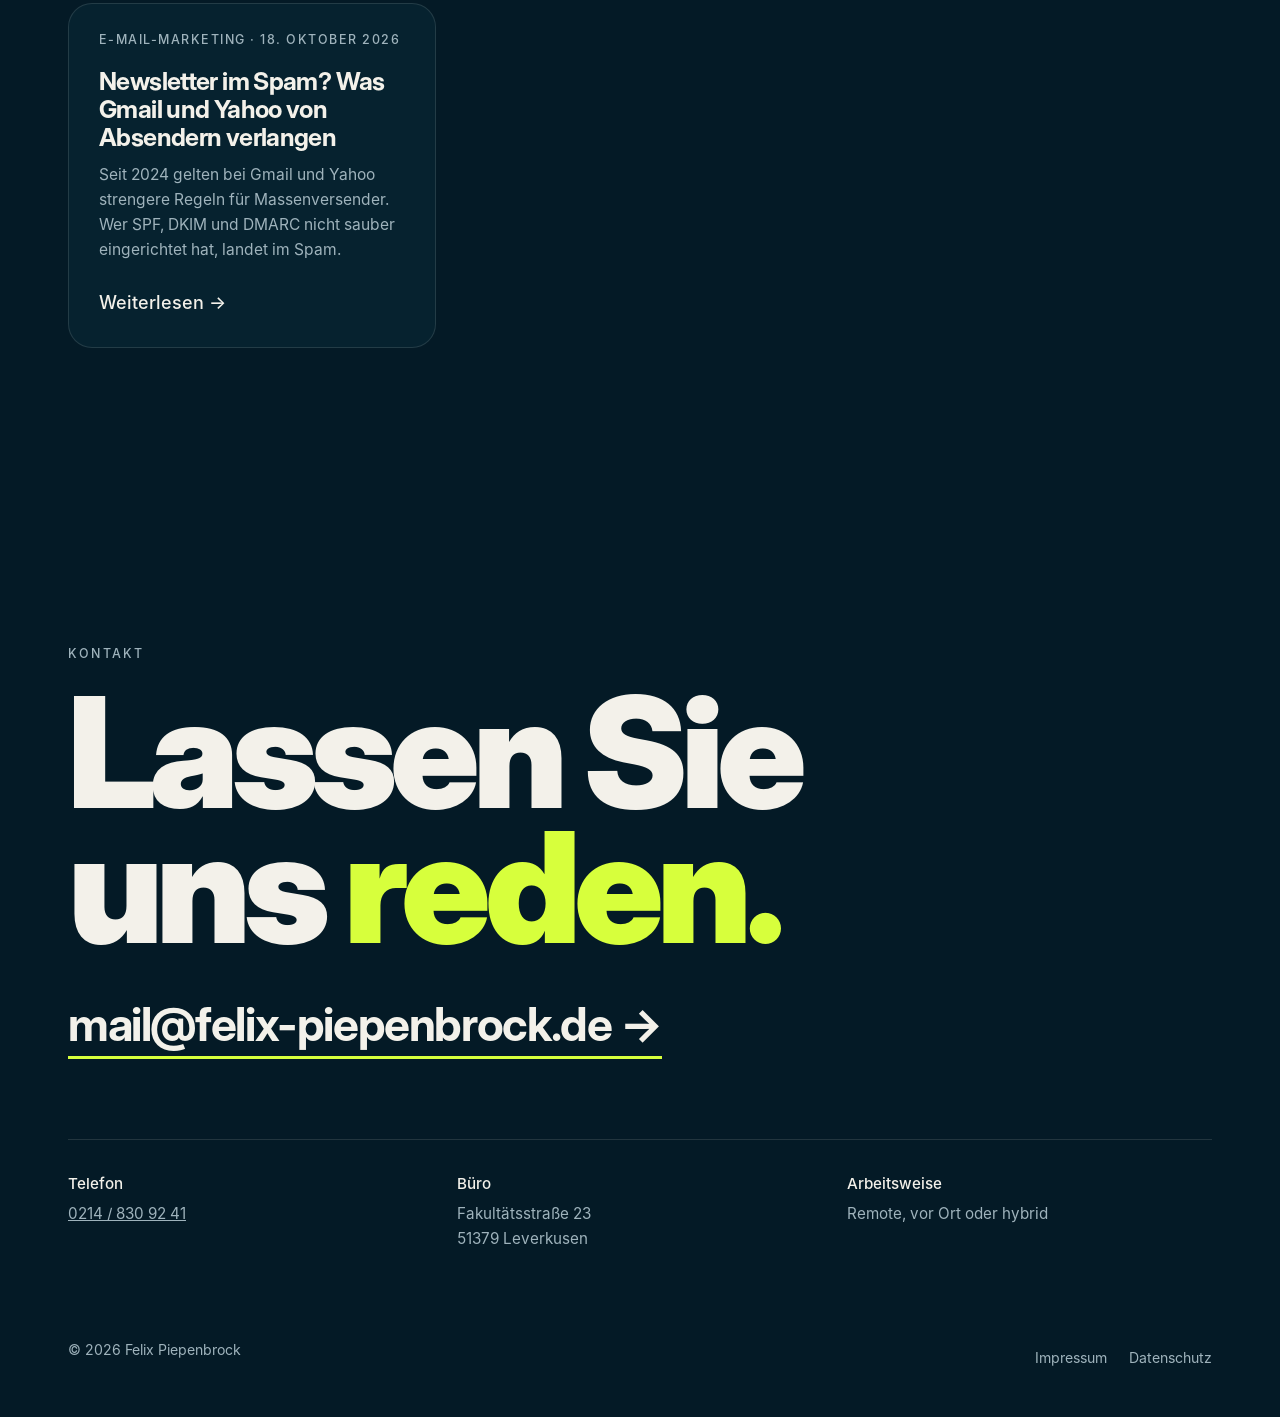
==== commit 5f43097f: "Stand der Vorschau übernehmen und Seite verbessern - Artikel 1 und 2 (Berater, Strategie), Telefon, " ====
--- a/index.html
+++ b/index.html
@@ -13,10 +13,11 @@
 <meta property="og:image" content="https://felix-piepenbrock.de/img/og.jpg">
 <meta property="og:locale" content="de_DE">
 <link rel="preload" href="fonts/InterDisplay-Black.woff2" as="font" type="font/woff2" crossorigin>
+<link rel="icon" href="/favicon.svg" type="image/svg+xml">
 <link rel="stylesheet" href="style.css">
 <script type="application/ld+json">
 {"@context":"https://schema.org","@type":"Person","name":"Felix Piepenbrock","jobTitle":"Online-Marketing-Berater",
- "url":"https://felix-piepenbrock.de/","image":"https://felix-piepenbrock.de/img/og.jpg",
+ "url":"https://felix-piepenbrock.de/","email":"mail@felix-piepenbrock.de","telephone":"+49 214 8309241","image":"https://felix-piepenbrock.de/img/og.jpg",
  "address":{"@type":"PostalAddress","streetAddress":"Fakultätsstraße 23","postalCode":"51379","addressLocality":"Leverkusen","addressCountry":"DE"},
  "knowsAbout":["Online-Marketing-Beratung","Marketingstrategie","Suchmaschinenoptimierung","SEO","Content-Marketing","Social-Media-Werbung","Newsletter-Marketing","E-Mail-Zustellbarkeit","Projektleitung"]}
 </script>
@@ -43,6 +44,7 @@
   <div class="wrap">
     <div class="kicker"><b>●</b>&nbsp; Online-Marketing-Beratung · Leverkusen</div>
     <h1 class="display" style="margin-top:24px">
+      <span class="sr-only">Online-Marketing-Beratung in Leverkusen: </span>
       <span class="line"><span>Felix</span></span>
       <span class="line"><span class="outline">Piepenbrock</span></span>
     </h1>
@@ -156,12 +158,20 @@
       <p>Gedanken und Praxiswissen rund um Online-Marketing, kurz eingeordnet. <a class="ghost" href="news/index.html">Alle Beiträge</a></p>
     </div>
     <div class="posts">
+      <a class="post reveal" href="news/erst-strategie-dann-tools.html">
+        <div><div class="meta">Strategie · 19. Oktober 2026</div><h3>Erst die Strategie, dann die Tools</h3><p>Warum Tool-Käufe ohne Plan teuer werden und welche drei Fragen vor jeder Entscheidung helfen.</p></div>
+        <span class="more">Weiterlesen →</span>
+      </a>
+      <a class="post reveal" href="news/was-macht-ein-berater.html">
+        <div><div class="meta">Beratung · 19. Oktober 2026</div><h3>Was macht eigentlich ein Online-Marketing-Berater?</h3><p>Was ein Berater konkret tut, wie die Zusammenarbeit abläuft und woran Sie merken, dass sie sich lohnt.</p></div>
+        <span class="more">Weiterlesen →</span>
+      </a>
       <a class="post reveal" href="news/seo-ki-suche.html">
-        <div><div class="meta">SEO · 17. Oktober 2026</div><h3>SEO 2026: Sichtbar bleiben, wenn Google mit KI antwortet</h3><p>KI-Antworten stehen immer öfter über den klassischen Suchergebnissen. Was das für Ihre Website bedeutet und was Sie jetzt tun sollten.</p></div>
+        <div><div class="meta">SEO · 18. Oktober 2026</div><h3>SEO 2026: Sichtbar bleiben, wenn Google mit KI antwortet</h3><p>KI-Antworten stehen immer öfter über den klassischen Suchergebnissen. Was das für Ihre Website bedeutet und was Sie jetzt tun sollten.</p></div>
         <span class="more">Weiterlesen →</span>
       </a>
       <a class="post reveal" href="news/newsletter-spam-gmail-yahoo.html">
-        <div><div class="meta">E-Mail-Marketing · 17. Oktober 2026</div><h3>Newsletter im Spam? Was Gmail und Yahoo von Absendern verlangen</h3><p>Seit 2024 gelten bei Gmail und Yahoo strengere Regeln für Massenversender. Wer SPF, DKIM und DMARC nicht sauber eingerichtet hat, landet im Spam.</p></div>
+        <div><div class="meta">E-Mail-Marketing · 18. Oktober 2026</div><h3>Newsletter im Spam? Was Gmail und Yahoo von Absendern verlangen</h3><p>Seit 2024 gelten bei Gmail und Yahoo strengere Regeln für Massenversender. Wer SPF, DKIM und DMARC nicht sauber eingerichtet hat, landet im Spam.</p></div>
         <span class="more">Weiterlesen →</span>
       </a>
     </div>
@@ -174,7 +184,7 @@
     <h2 class="display reveal" style="margin-top:24px">Lassen Sie<br>uns <span>reden.</span></h2>
     <a class="mail reveal" href="mailto:mail@felix-piepenbrock.de?subject=Anfrage%20%C3%BCber%20die%20Website">mail@felix-piepenbrock.de →</a>
     <div class="contact-grid reveal">
-      <div><b>Telefon</b><span class="todo">bitte ergänzen</span></div>
+      <div><b>Telefon</b><a href="tel:+492148309241">0214 / 830 92 41</a></div>
       <div><b>Büro</b>Fakultätsstraße 23<br>51379 Leverkusen</div>
       <div><b>Arbeitsweise</b>Remote, vor Ort oder hybrid</div>
     </div>
@@ -198,3 +208,5 @@
 </script>
 </body>
 </html>
+
+</body></html>
--- a/style.css
+++ b/style.css
@@ -53,6 +53,7 @@
   -webkit-mask-image:linear-gradient(to right,transparent 0%,#000 38%);mask-image:linear-gradient(to right,transparent 0%,#000 38%)}
 .hero-img img{width:100%;height:100%;object-fit:cover;object-position:60% 20%}
 .hero h1{font-size:clamp(3.6rem,13.5vw,12.5rem)}
+@media (max-width:380px){.hero h1{font-size:clamp(2.9rem,15vw,3.6rem)}.kicker{letter-spacing:.12em;font-size:.72rem}}
 .hero h1 .outline{color:transparent;-webkit-text-stroke:2px var(--ink)}
 .hero-foot{display:flex;justify-content:space-between;align-items:flex-end;gap:32px;margin-top:40px;flex-wrap:wrap}
 .hero-foot p{max-width:30em;margin:0;font-size:1.15rem;color:var(--soft)}
@@ -149,7 +150,8 @@
 
 footer{padding:28px 0 40px;color:var(--soft);font-size:.88rem}
 footer .wrap{display:flex;justify-content:space-between;flex-wrap:wrap;gap:12px}
-footer a{text-decoration:none;margin-left:22px}
+footer a{text-decoration:none;margin-left:22px;display:inline-block;padding:8px 0}
+@media (max-width:560px){footer a{margin-left:0;margin-right:22px}}
 footer a:hover{color:var(--lime)}
 
 .todo{background:var(--lime);color:var(--lime-ink);padding:0 .3em;border-radius:4px}
@@ -206,3 +208,16 @@
 .draft{display:inline-block;background:var(--lime);color:var(--lime-ink);font:500 .82rem/1.4 var(--text);padding:.5em .9em;border-radius:10px;margin-bottom:24px}
 .news-list{max-width:var(--max);margin:0 auto;padding:150px var(--pad) 60px}
 .news-list h1{font:900 clamp(3rem,10vw,8rem)/.9 var(--display);letter-spacing:-.045em;margin:0 0 60px}
+
+/* Titelgrafik für Artikel */
+.cover{position:relative;overflow:hidden;aspect-ratio:1200/630;border-radius:24px;margin:0 0 36px;background:var(--bg-2);border:1px solid var(--line);
+  display:flex;flex-direction:column;justify-content:space-between;padding:clamp(18px,4vw,44px);isolation:isolate}
+.cover::before{content:"";position:absolute;width:34%;aspect-ratio:1;right:-9%;top:-30%;border-radius:50%;background:var(--lime);z-index:-1}
+.cover::after{content:"";position:absolute;width:44%;aspect-ratio:1;left:-12%;bottom:-48%;border-radius:50%;border:2px solid rgba(215,255,60,.5);z-index:-1}
+.cover .tag{align-self:flex-start;margin:0}
+.cover .cv-title{font:900 clamp(1.1rem,4.2vw,2.5rem)/1.02 var(--display);letter-spacing:-.04em;color:var(--ink);margin:0;max-width:80%;text-wrap:balance}
+.cover .cv-logo{font:900 clamp(.8rem,1.8vw,1.1rem)/1 var(--display);letter-spacing:-.03em;color:var(--ink)}
+.cover .cv-logo span{color:var(--lime)}
+.article .meta+.cover{margin-top:22px}
+
+.sr-only{position:absolute;width:1px;height:1px;overflow:hidden;clip:rect(0 0 0 0);white-space:nowrap}
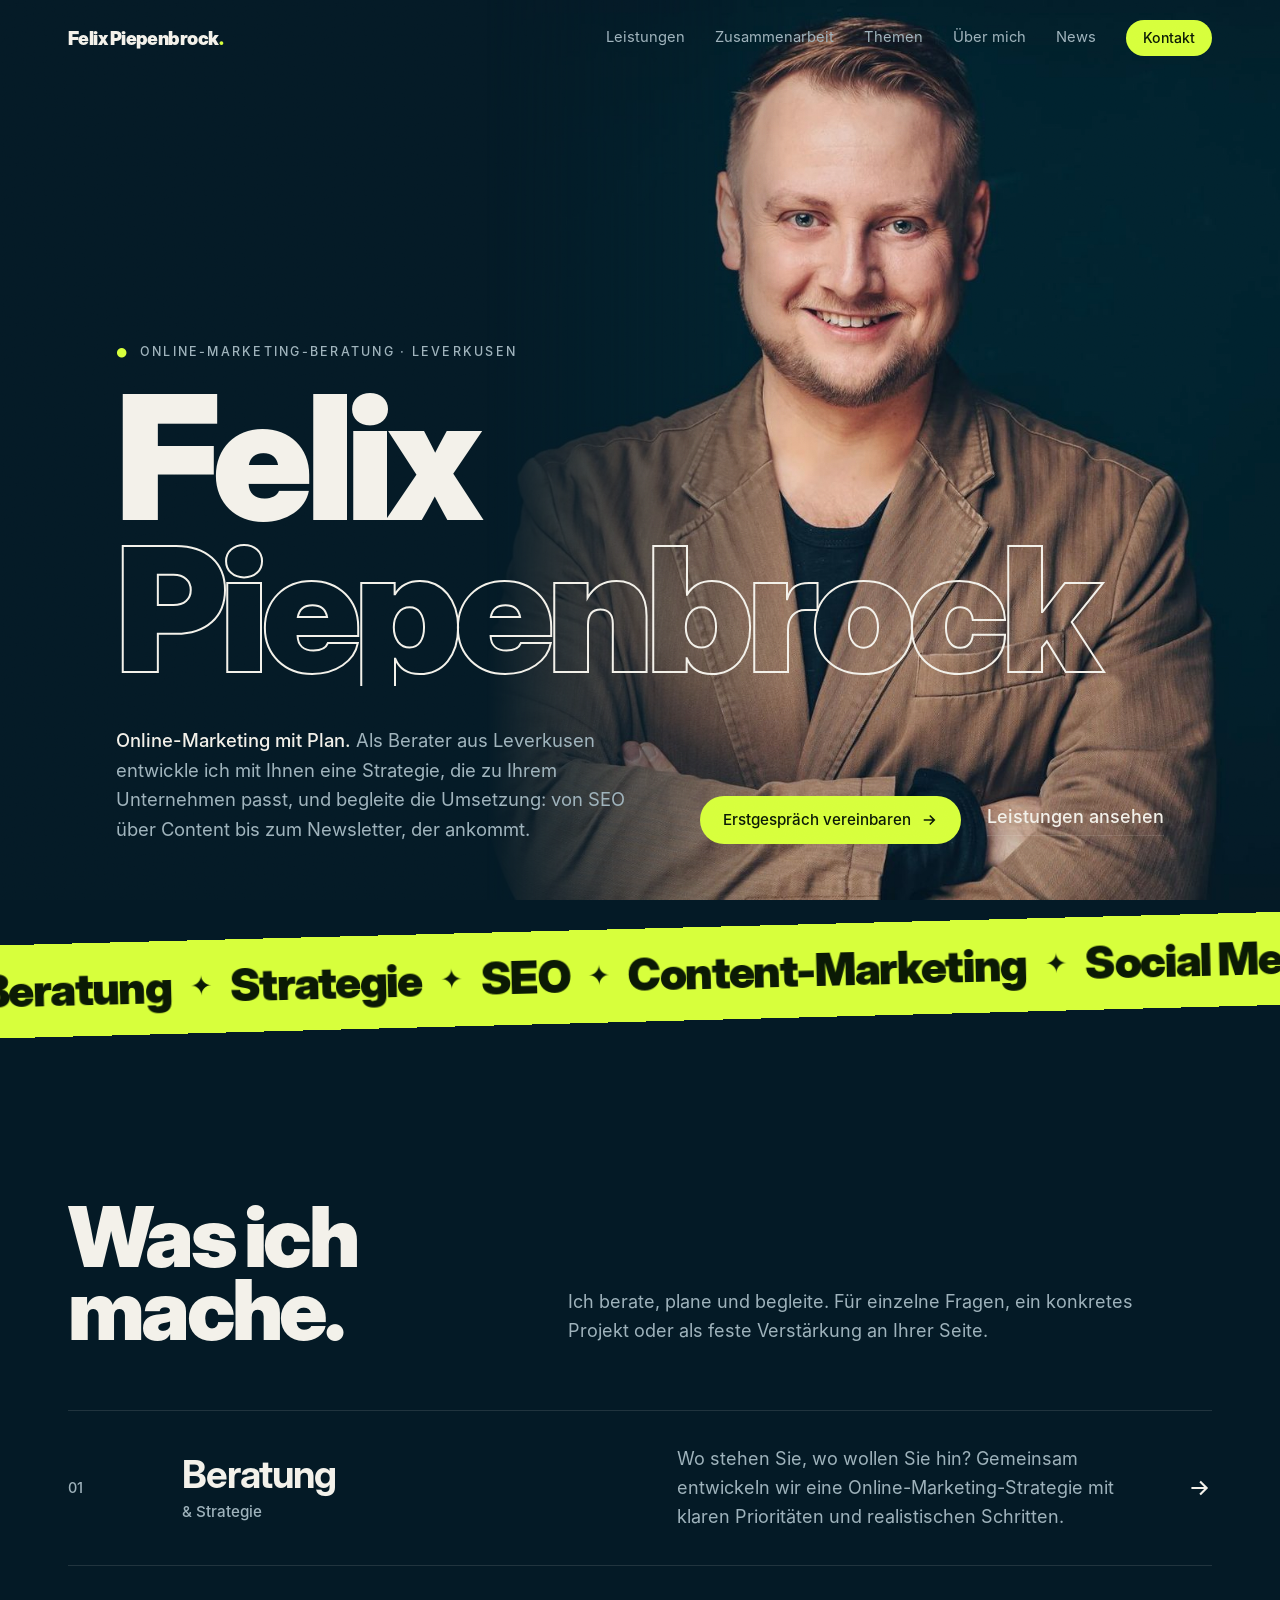
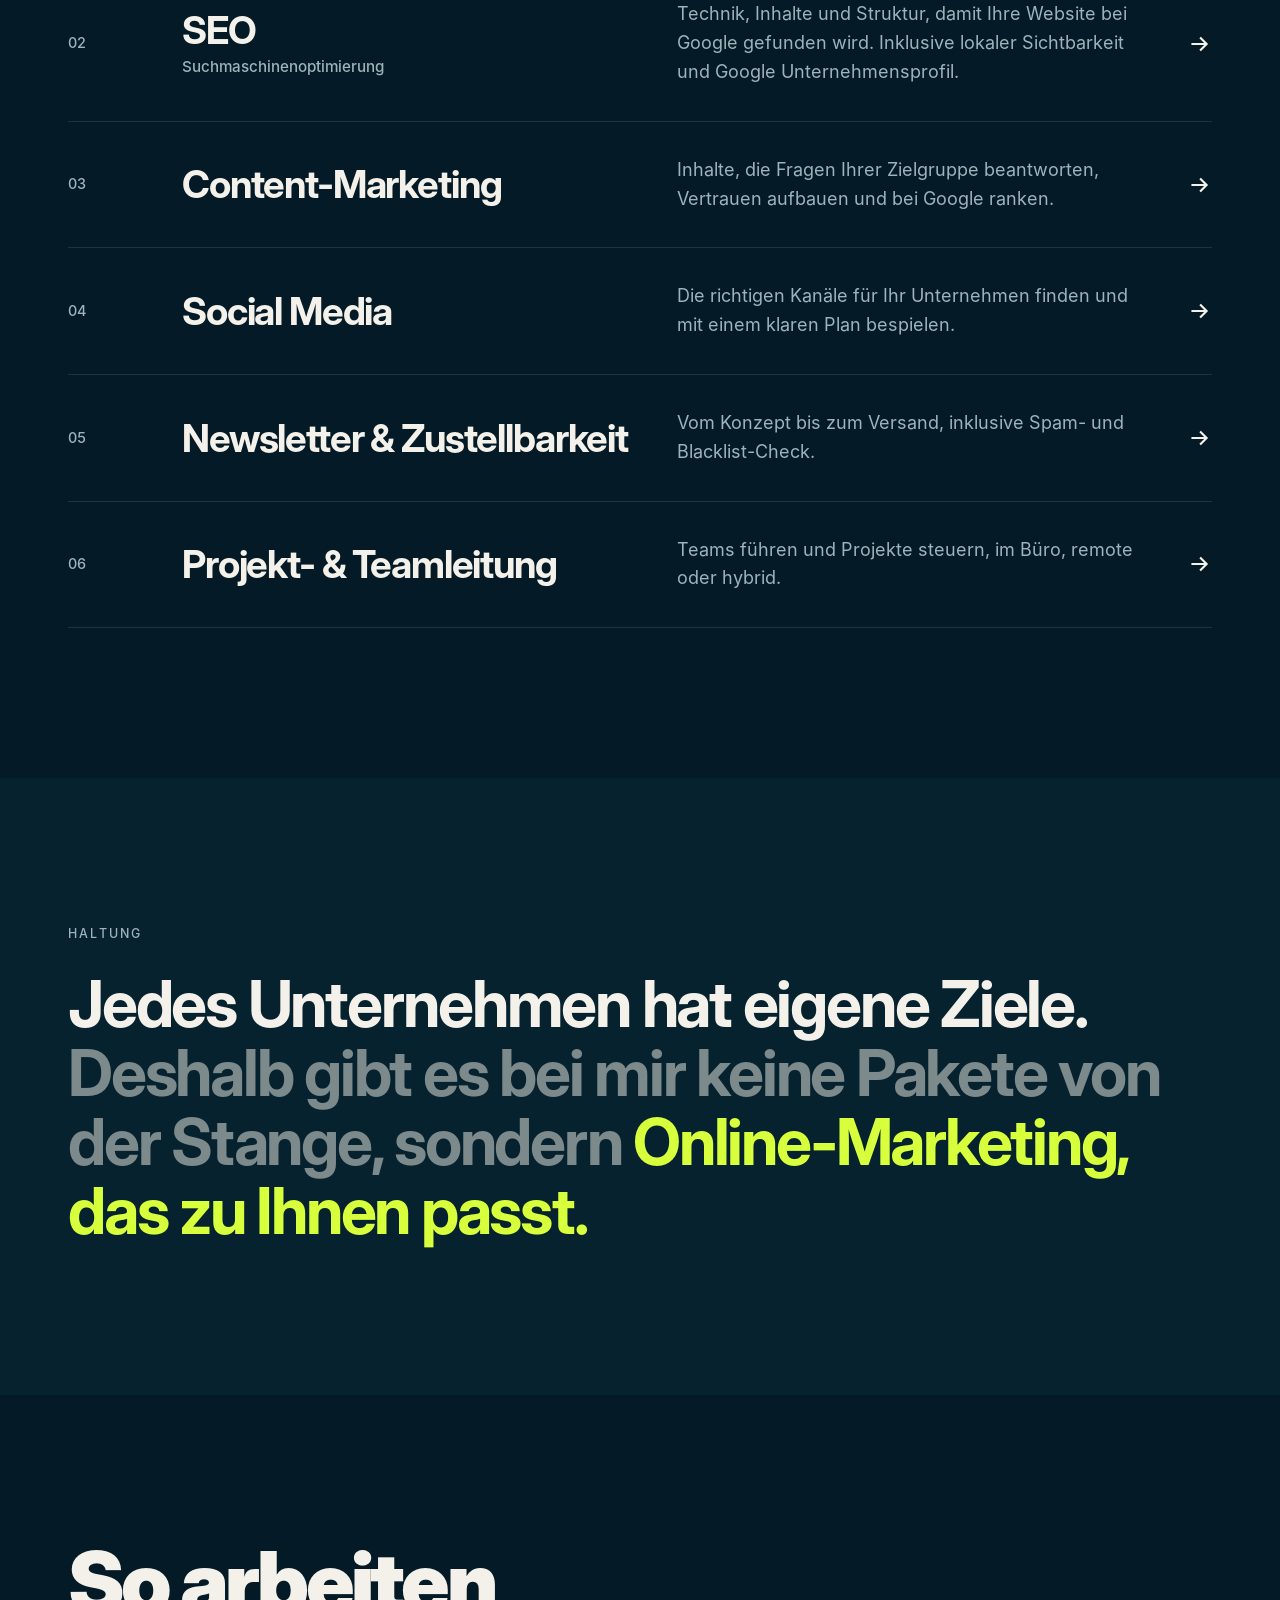
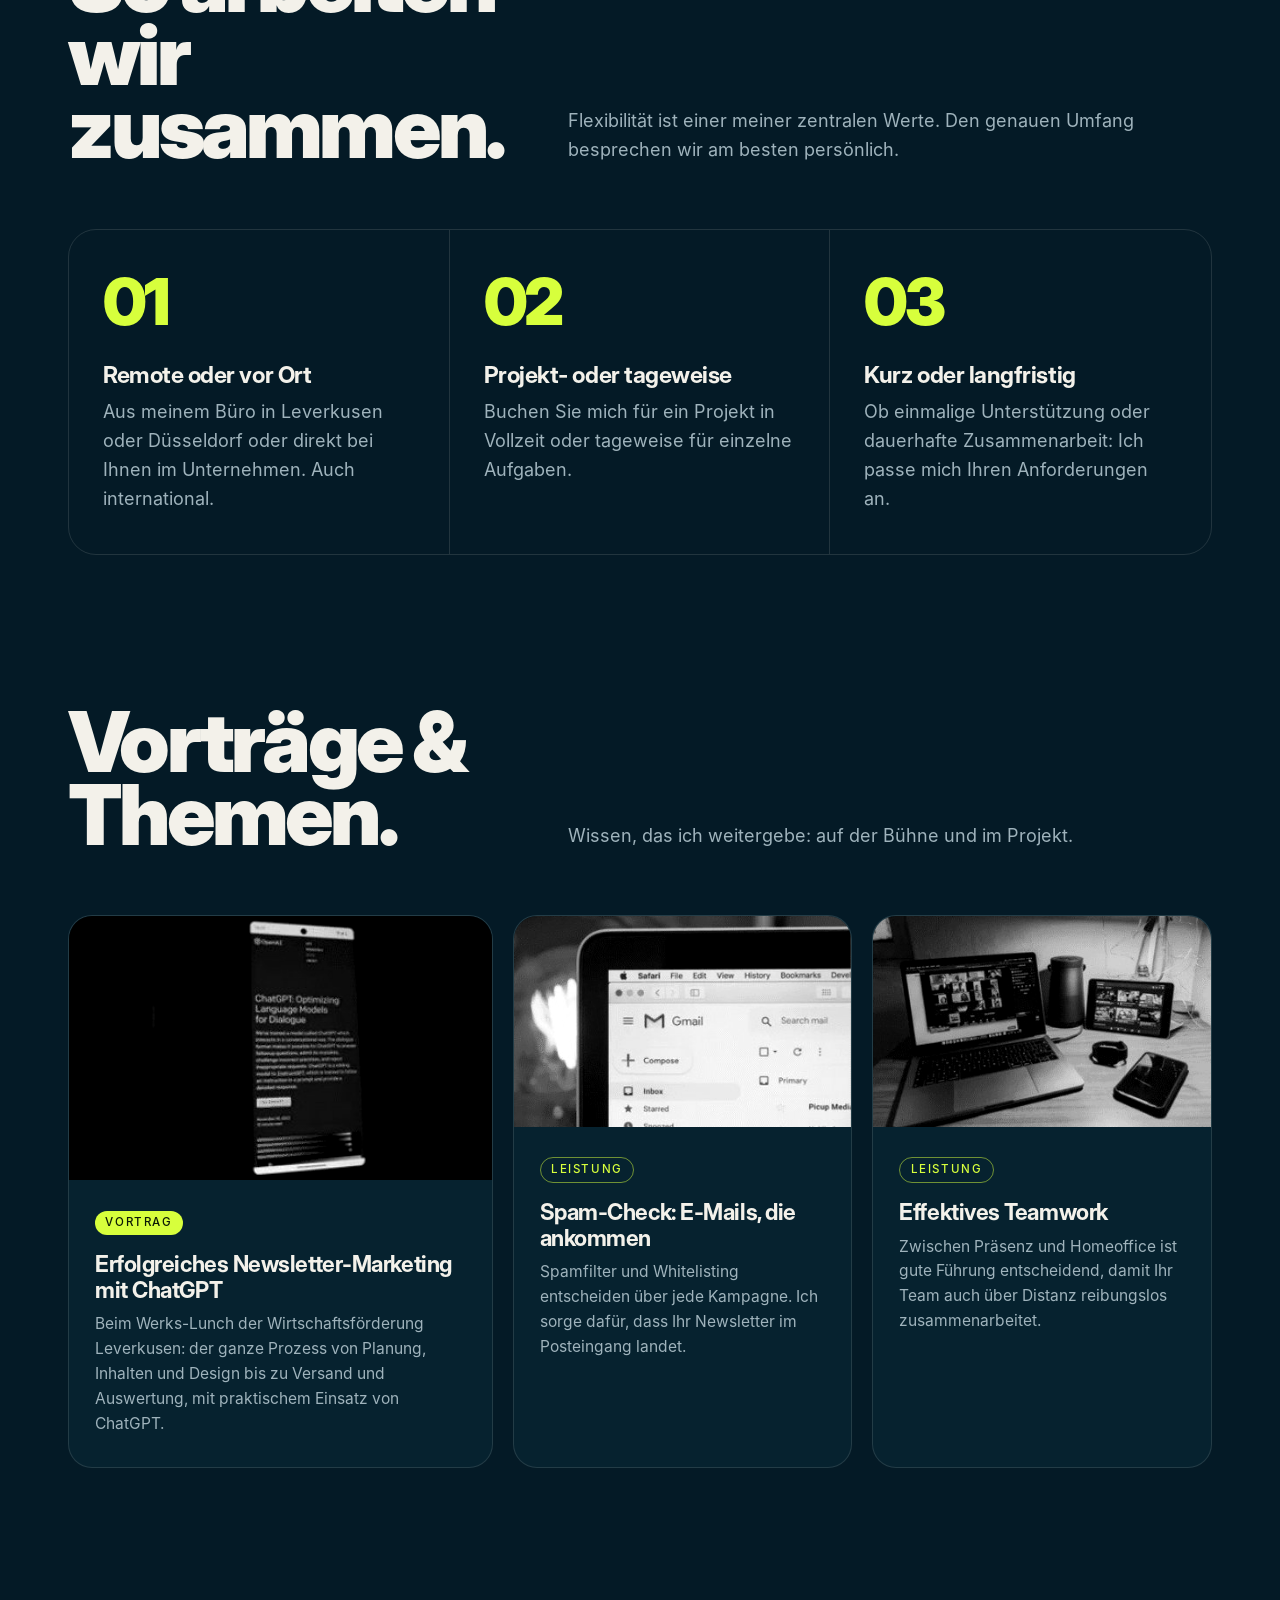
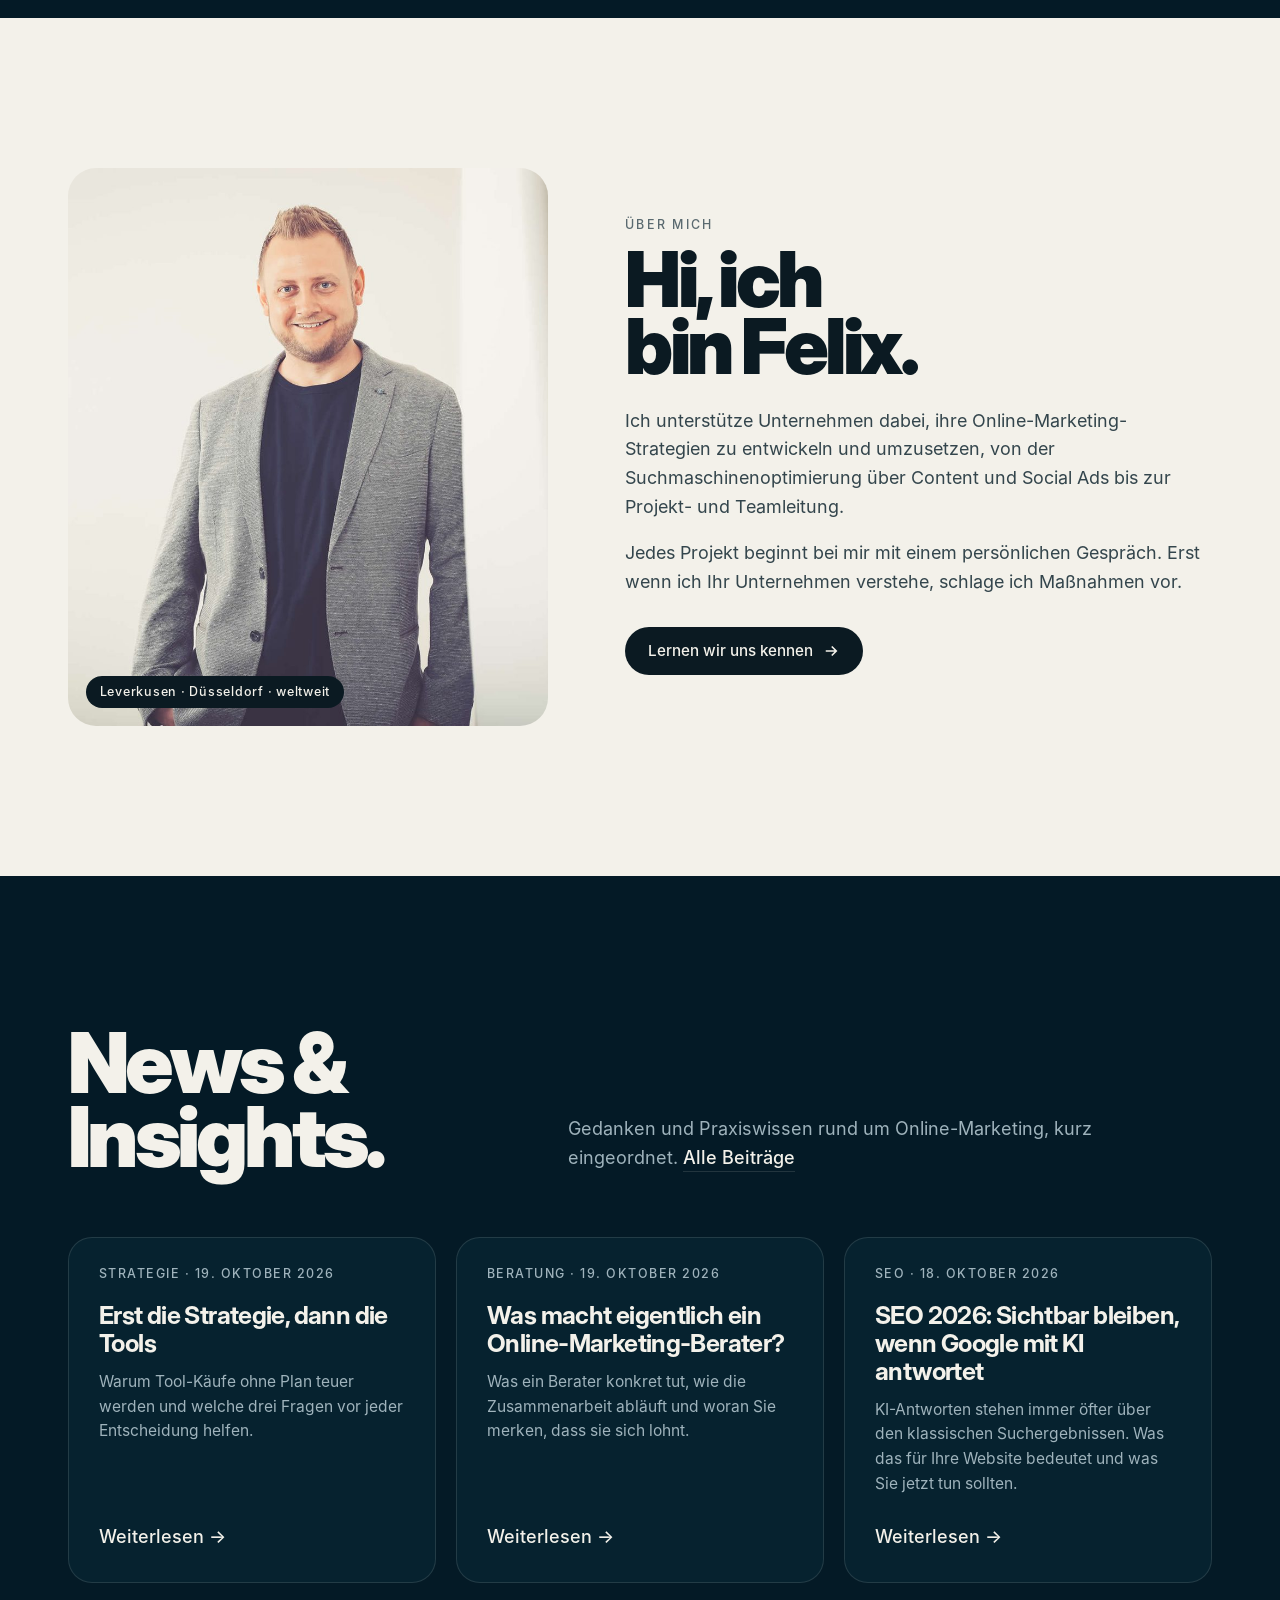
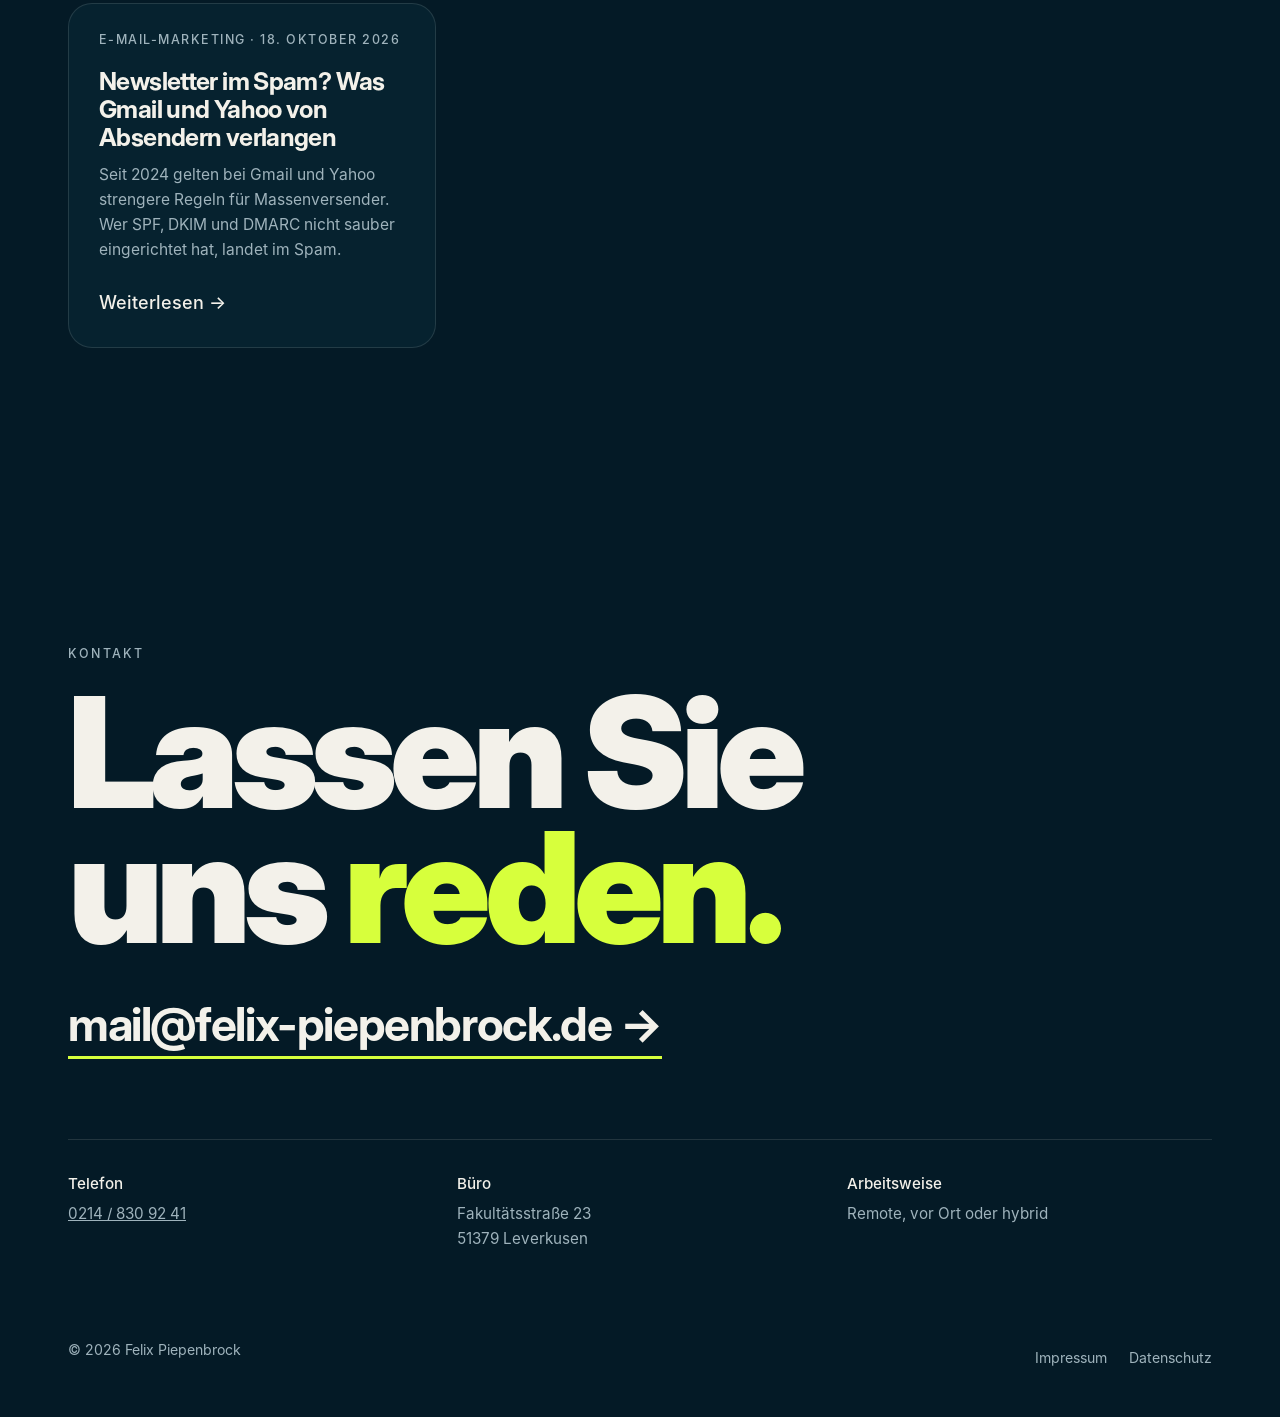
==== commit e4981c08: "Einheitliche Titelgrafiken, Kontrast, Überschriftenordnung, Font-Preload - Titelgrafik (CSS) in alle" ====
--- a/index.html
+++ b/index.html
@@ -4,7 +4,7 @@
 <meta charset="utf-8">
 <meta name="viewport" content="width=device-width, initial-scale=1">
 <title>Felix Piepenbrock | Online-Marketing-Beratung &amp; SEO aus Leverkusen</title>
-<meta name="description" content="Online-Marketing-Beratung aus Leverkusen: Felix Piepenbrock begleitet Unternehmen bei Strategie, SEO, Content und Newsletter-Marketing. Remote oder vor Ort, projekt- oder tageweise.">
+<meta name="description" content="Online-Marketing-Beratung aus Leverkusen: Strategie, SEO, Content und Newsletter-Marketing. Remote oder vor Ort, projekt- oder tageweise.">
 <meta name="theme-color" content="#041a26">
 <link rel="canonical" href="https://felix-piepenbrock.de/">
 <meta property="og:type" content="website">
@@ -13,6 +13,7 @@
 <meta property="og:image" content="https://felix-piepenbrock.de/img/og.jpg">
 <meta property="og:locale" content="de_DE">
 <link rel="preload" href="fonts/InterDisplay-Black.woff2" as="font" type="font/woff2" crossorigin>
+<link rel="preload" href="fonts/Inter-Regular.woff2" as="font" type="font/woff2" crossorigin>
 <link rel="icon" href="/favicon.svg" type="image/svg+xml">
 <link rel="stylesheet" href="style.css">
 <script type="application/ld+json">
--- a/style.css
+++ b/style.css
@@ -98,7 +98,7 @@
 .statement{background:var(--bg-2)}
 .statement p{font:700 clamp(2rem,5vw,4.2rem)/1.08 var(--display);letter-spacing:-.035em;margin:0;max-width:18em}
 .statement p em{font-style:normal;color:var(--lime)}
-.statement .mute{color:rgba(243,241,234,.32)}
+.statement .mute{color:rgba(243,241,234,.5)}
 
 /* Zusammenarbeit */
 .modes{display:grid;grid-template-columns:repeat(3,1fr);gap:0;border:1px solid var(--line);border-radius:28px;overflow:hidden}
@@ -188,7 +188,7 @@
 .post:hover{transform:translateY(-6px);background:var(--lime);color:var(--lime-ink)}
 .post:hover .meta,.post:hover p{color:var(--lime-ink)}
 .post .meta{font:500 .78rem/1 var(--text);letter-spacing:.12em;text-transform:uppercase;color:var(--soft)}
-.post h3{font:700 1.55rem/1.12 var(--display);letter-spacing:-.025em;margin:22px 0 12px}
+.post h3,.post h2{font:700 1.55rem/1.12 var(--display);letter-spacing:-.025em;margin:22px 0 12px}
 .post p{color:var(--soft);font-size:.97rem;margin:0}
 .post .more{margin-top:26px;font-weight:500}
 @media (max-width:980px){.posts{grid-template-columns:1fr}.post{min-height:0}}
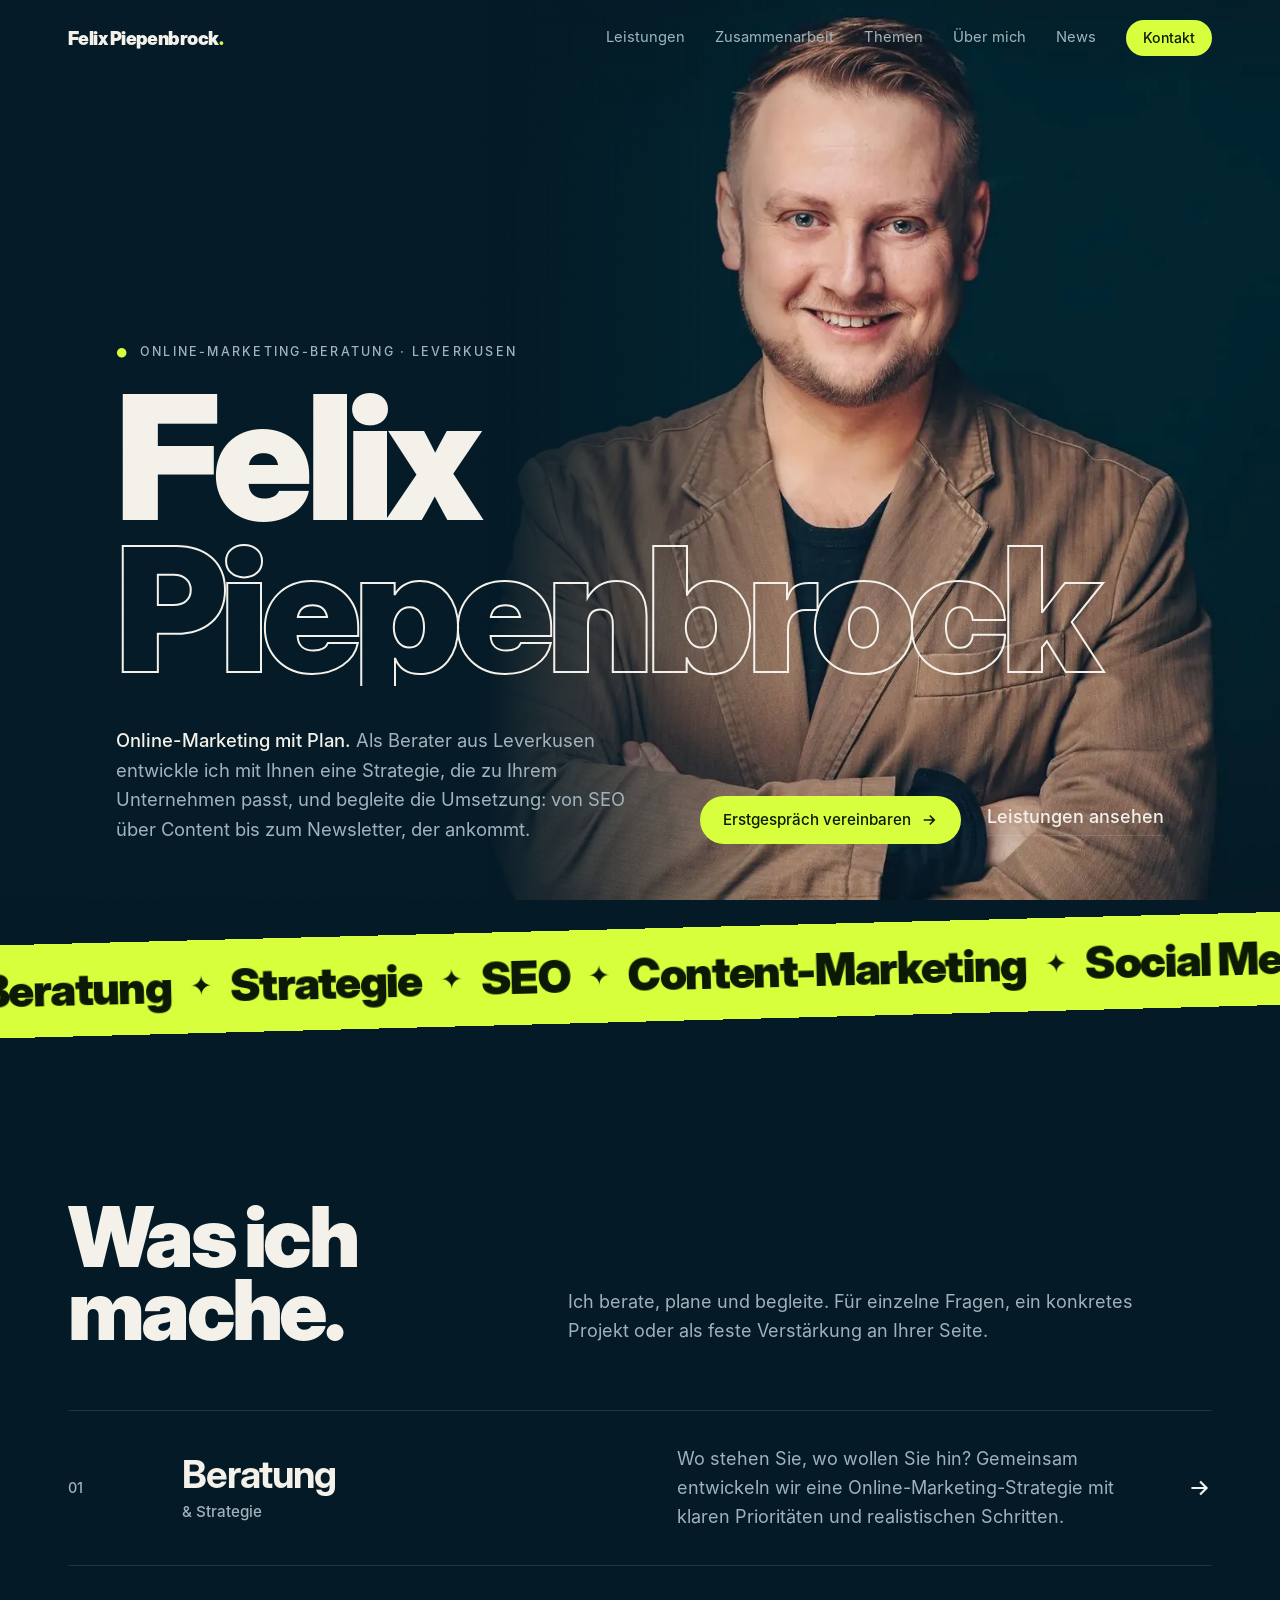
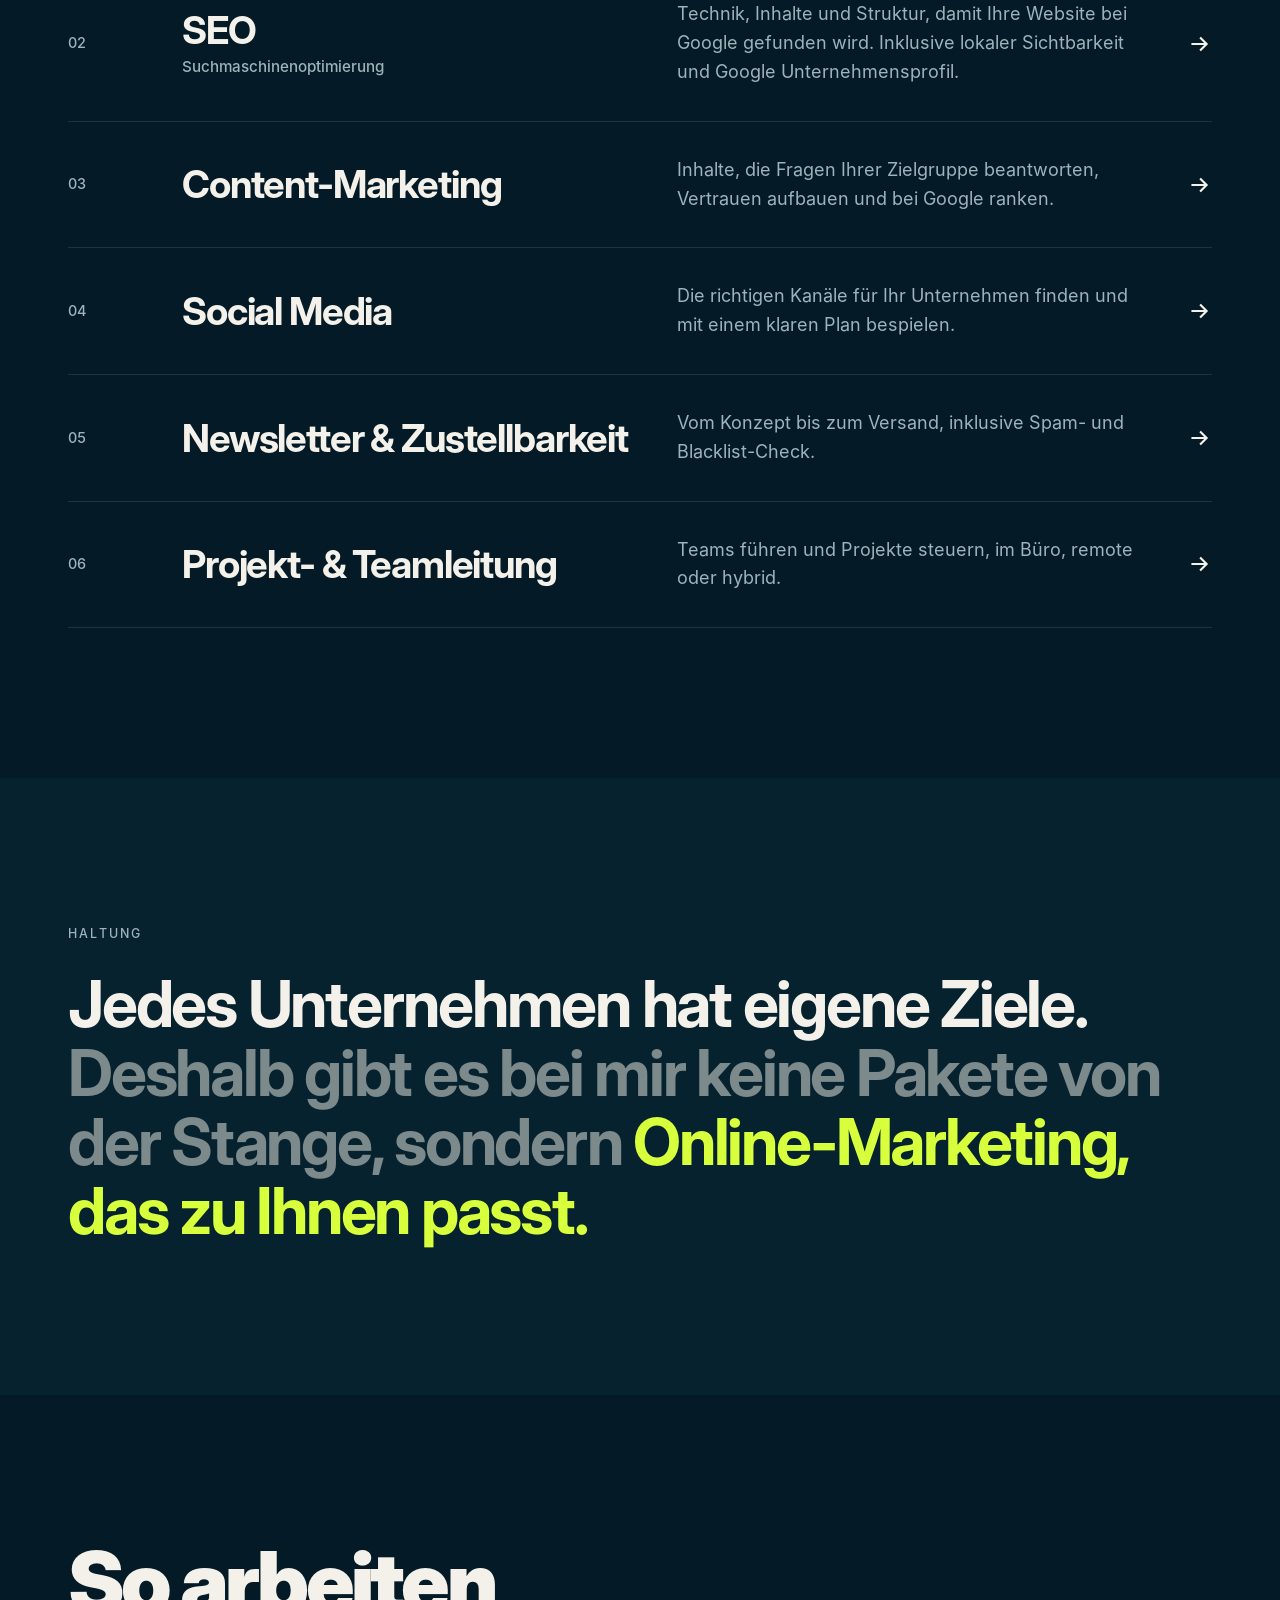
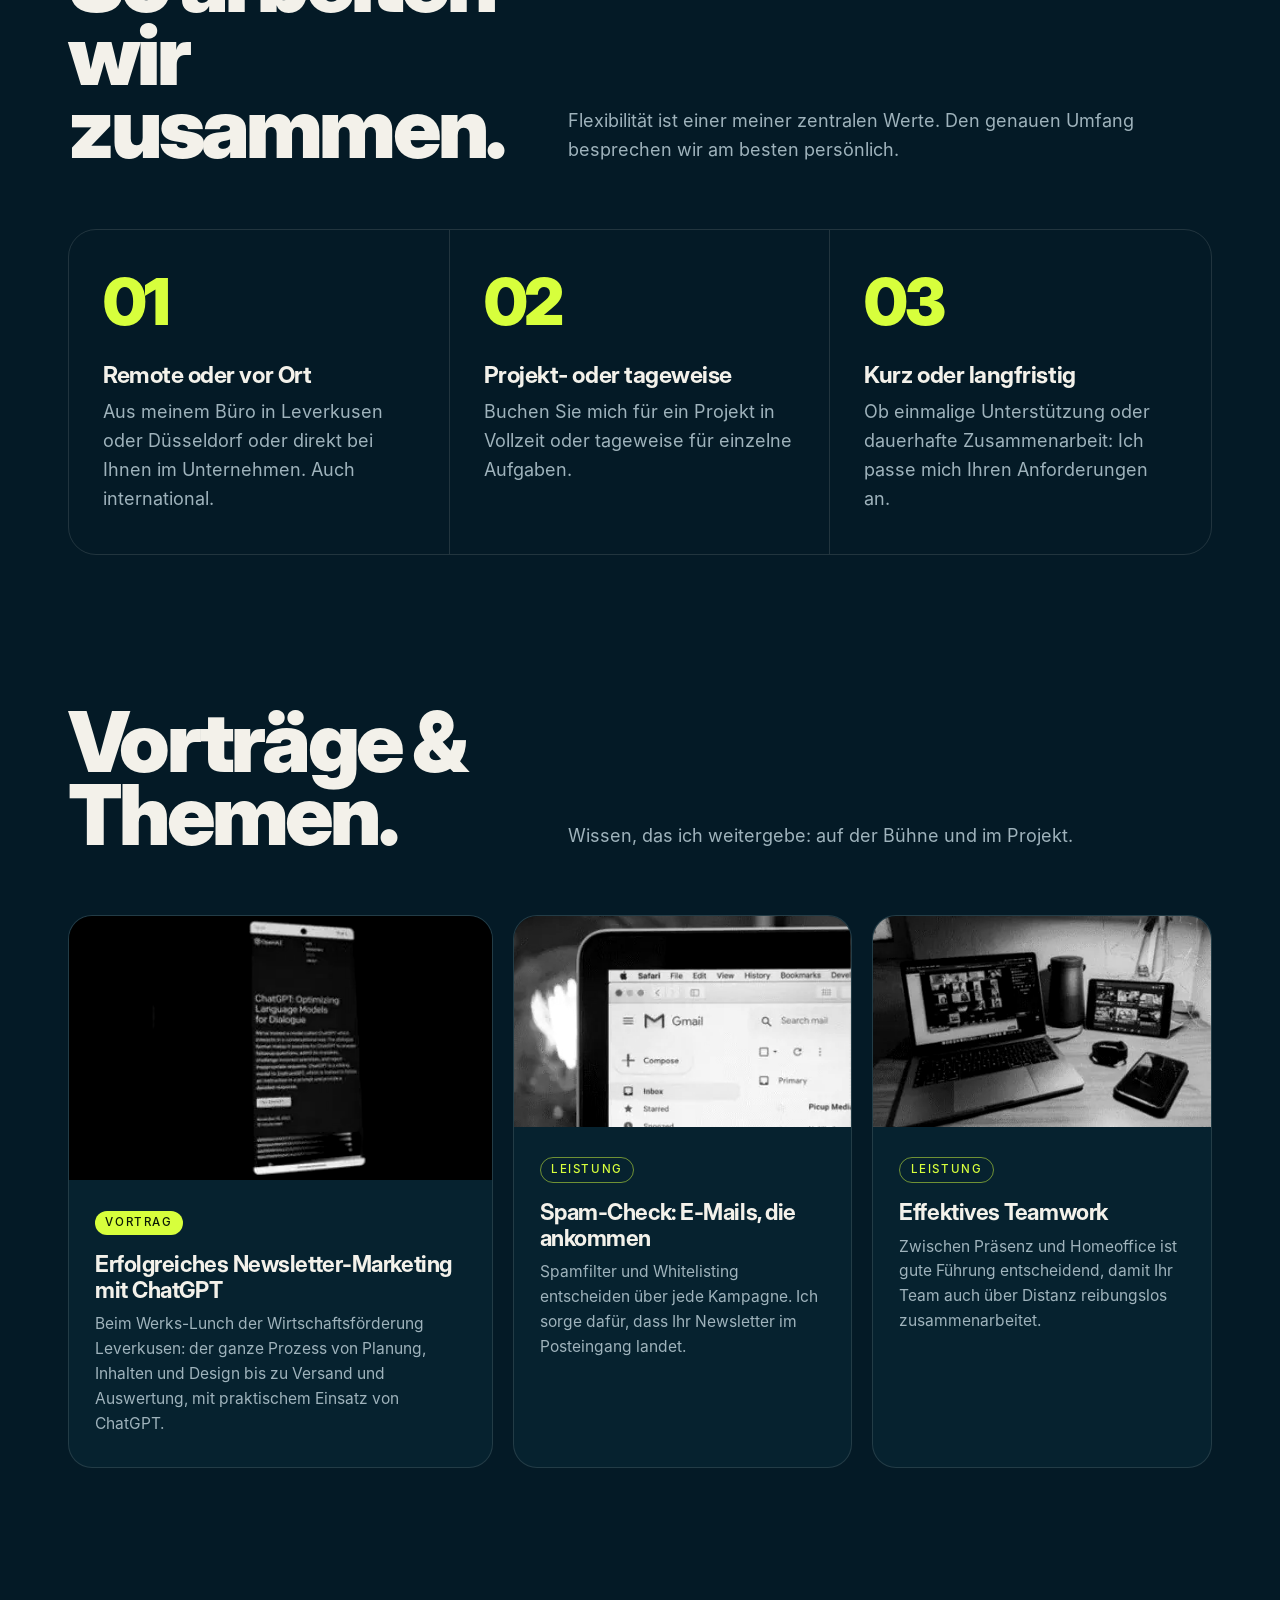
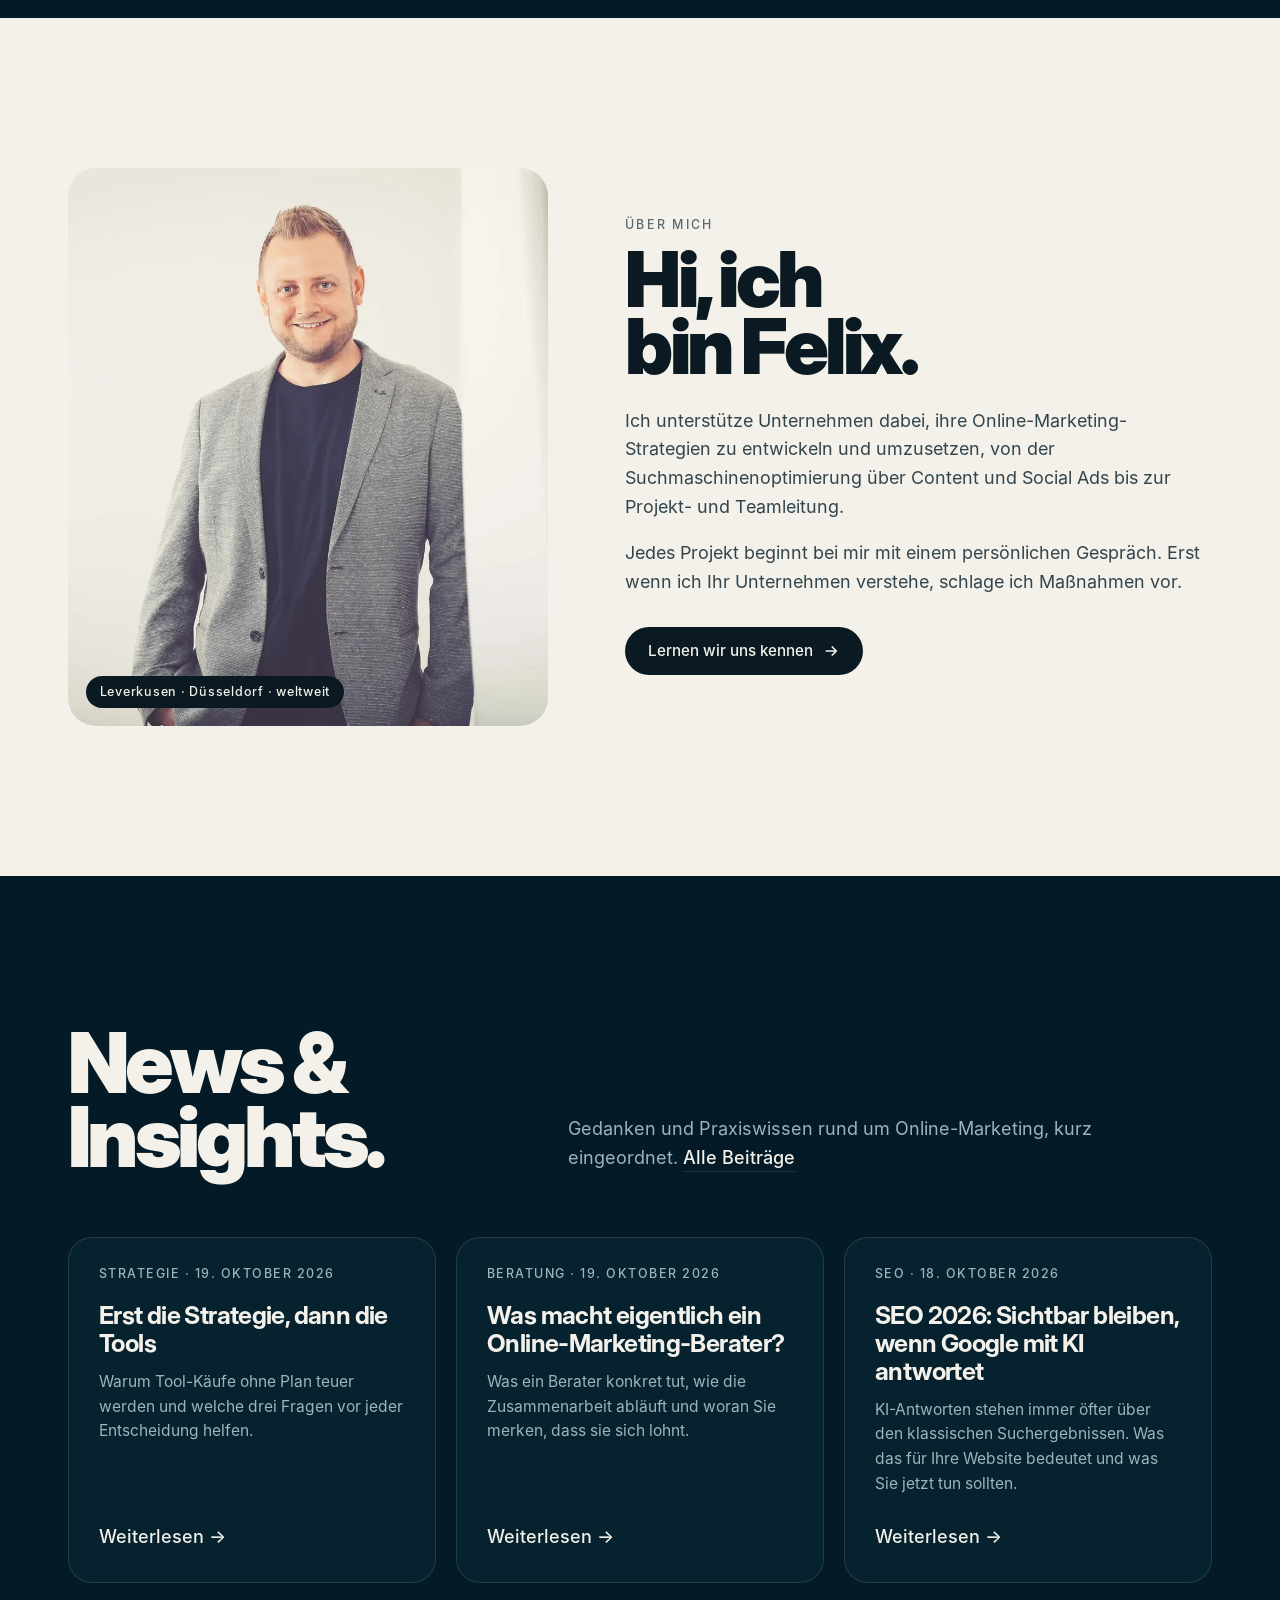
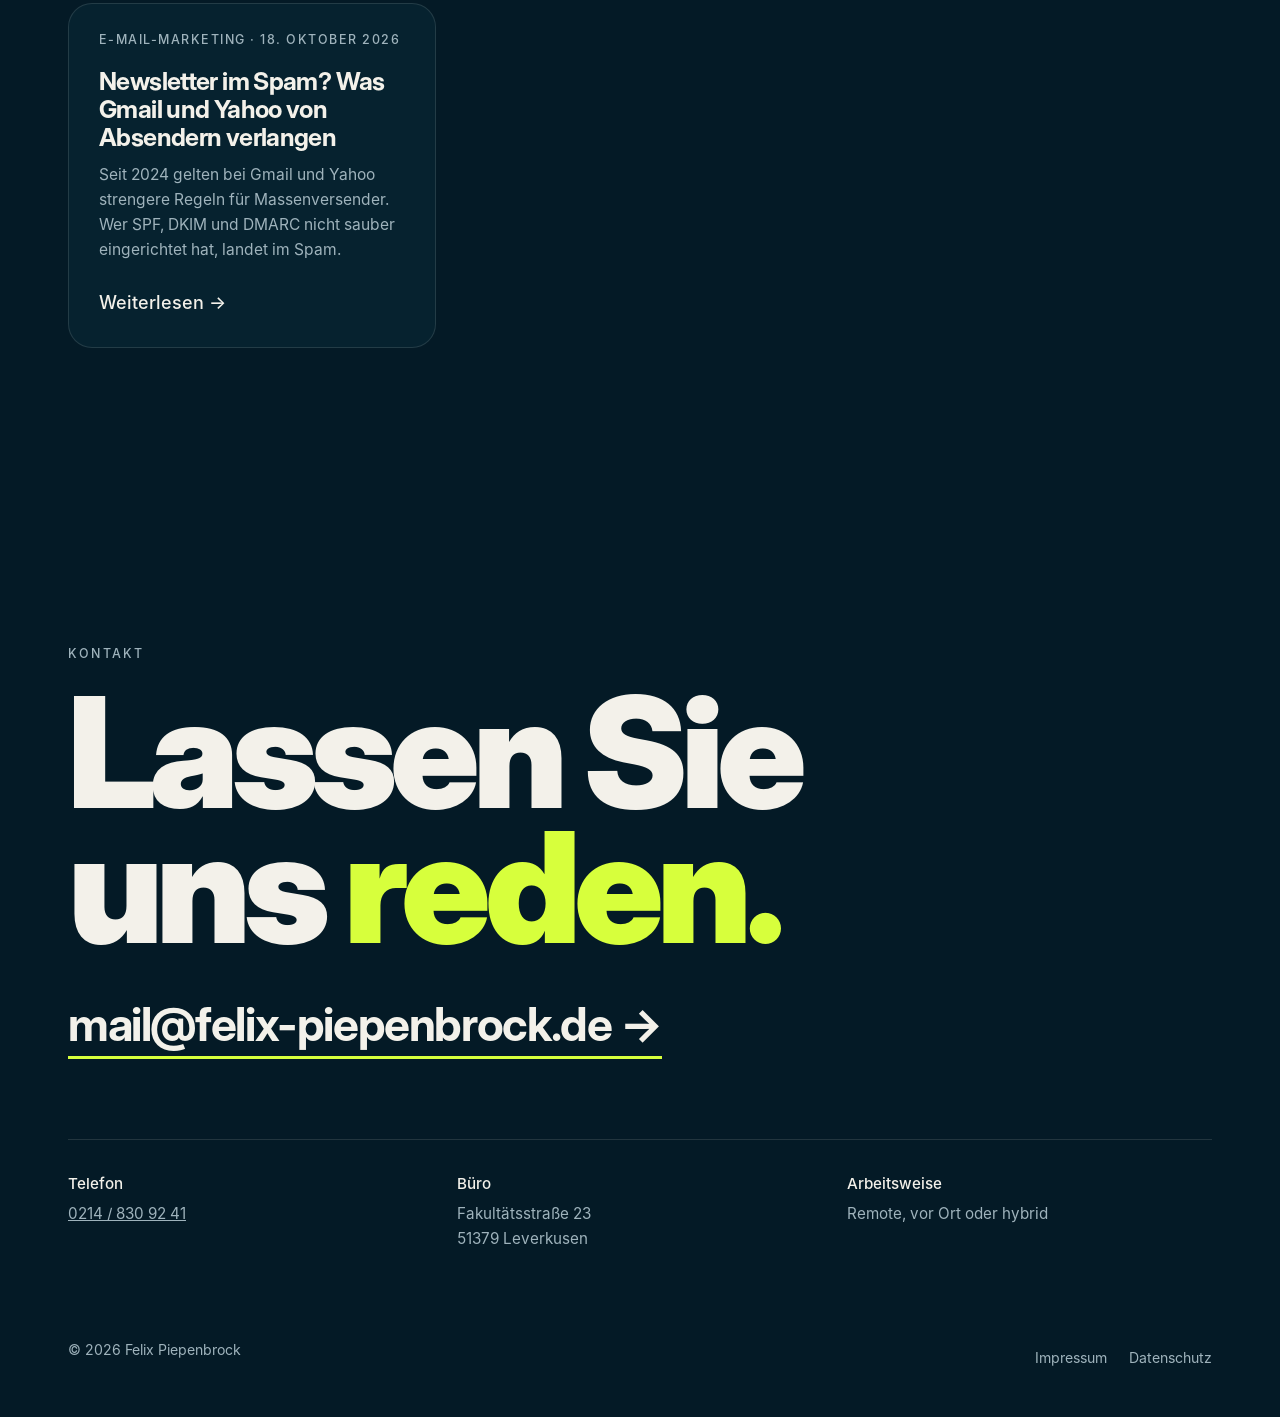
==== commit 6fc9f084: "Performance: WebP-Bilder per picture, Lazy-Loading unterhalb des Sichtfelds Lighthouse Startseite 88" ====
--- a/index.html
+++ b/index.html
@@ -41,7 +41,7 @@
 
 <main id="top">
 <section class="hero">
-  <div class="hero-img"><img src="img/hero-dark.jpg" alt="Felix Piepenbrock mit verschränkten Armen" width="1260" height="1120" fetchpriority="high"></div>
+  <div class="hero-img"><picture><source srcset="img/hero-dark.webp" type="image/webp"><img src="img/hero-dark.jpg" alt="Felix Piepenbrock mit verschränkten Armen" width="1260" height="1120" fetchpriority="high"></picture></div>
   <div class="wrap">
     <div class="kicker"><b>●</b>&nbsp; Online-Marketing-Beratung · Leverkusen</div>
     <h1 class="display" style="margin-top:24px">
@@ -112,7 +112,7 @@
     </div>
     <div class="topics">
       <article class="topic reveal">
-        <div class="ph"><img src="img/newsletter.jpg" alt="Smartphone mit ChatGPT-Webseite" width="385" height="256"></div>
+        <div class="ph"><picture><source srcset="img/newsletter.webp" type="image/webp"><img src="img/newsletter.jpg" alt="Smartphone mit ChatGPT-Webseite" width="385" height="256" loading="lazy"></picture></div>
         <div class="body">
           <span class="tag">Vortrag</span>
           <h3>Erfolgreiches Newsletter-Marketing mit ChatGPT</h3>
@@ -120,7 +120,7 @@
         </div>
       </article>
       <article class="topic reveal">
-        <div class="ph"><img src="img/spam-check.jpg" alt="Laptop mit geöffnetem E-Mail-Postfach" width="386" height="256"></div>
+        <div class="ph"><picture><source srcset="img/spam-check.webp" type="image/webp"><img src="img/spam-check.jpg" alt="Laptop mit geöffnetem E-Mail-Postfach" width="386" height="256" loading="lazy"></picture></div>
         <div class="body">
           <span class="tag alt">Leistung</span>
           <h3>Spam-Check: E-Mails, die ankommen</h3>
@@ -128,7 +128,7 @@
         </div>
       </article>
       <article class="topic reveal">
-        <div class="ph"><img src="img/teamwork.jpg" alt="Schreibtisch mit Laptop während einer Videokonferenz" width="385" height="257"></div>
+        <div class="ph"><picture><source srcset="img/teamwork.webp" type="image/webp"><img src="img/teamwork.jpg" alt="Schreibtisch mit Laptop während einer Videokonferenz" width="385" height="257" loading="lazy"></picture></div>
         <div class="body">
           <span class="tag alt">Leistung</span>
           <h3>Effektives Teamwork</h3>
@@ -141,7 +141,7 @@
 
 <section id="ueber-mich" class="about">
   <div class="wrap">
-    <div class="photo reveal"><img src="img/about-light.jpg" alt="Felix Piepenbrock im grauen Sakko" width="880" height="1024"></div>
+    <div class="photo reveal"><picture><source srcset="img/about-light.webp" type="image/webp"><img src="img/about-light.jpg" alt="Felix Piepenbrock im grauen Sakko" width="880" height="1024" loading="lazy"></picture></div>
     <div class="reveal">
       <div class="kicker">Über mich</div>
       <h2 class="display">Hi, ich<br>bin Felix.</h2>
